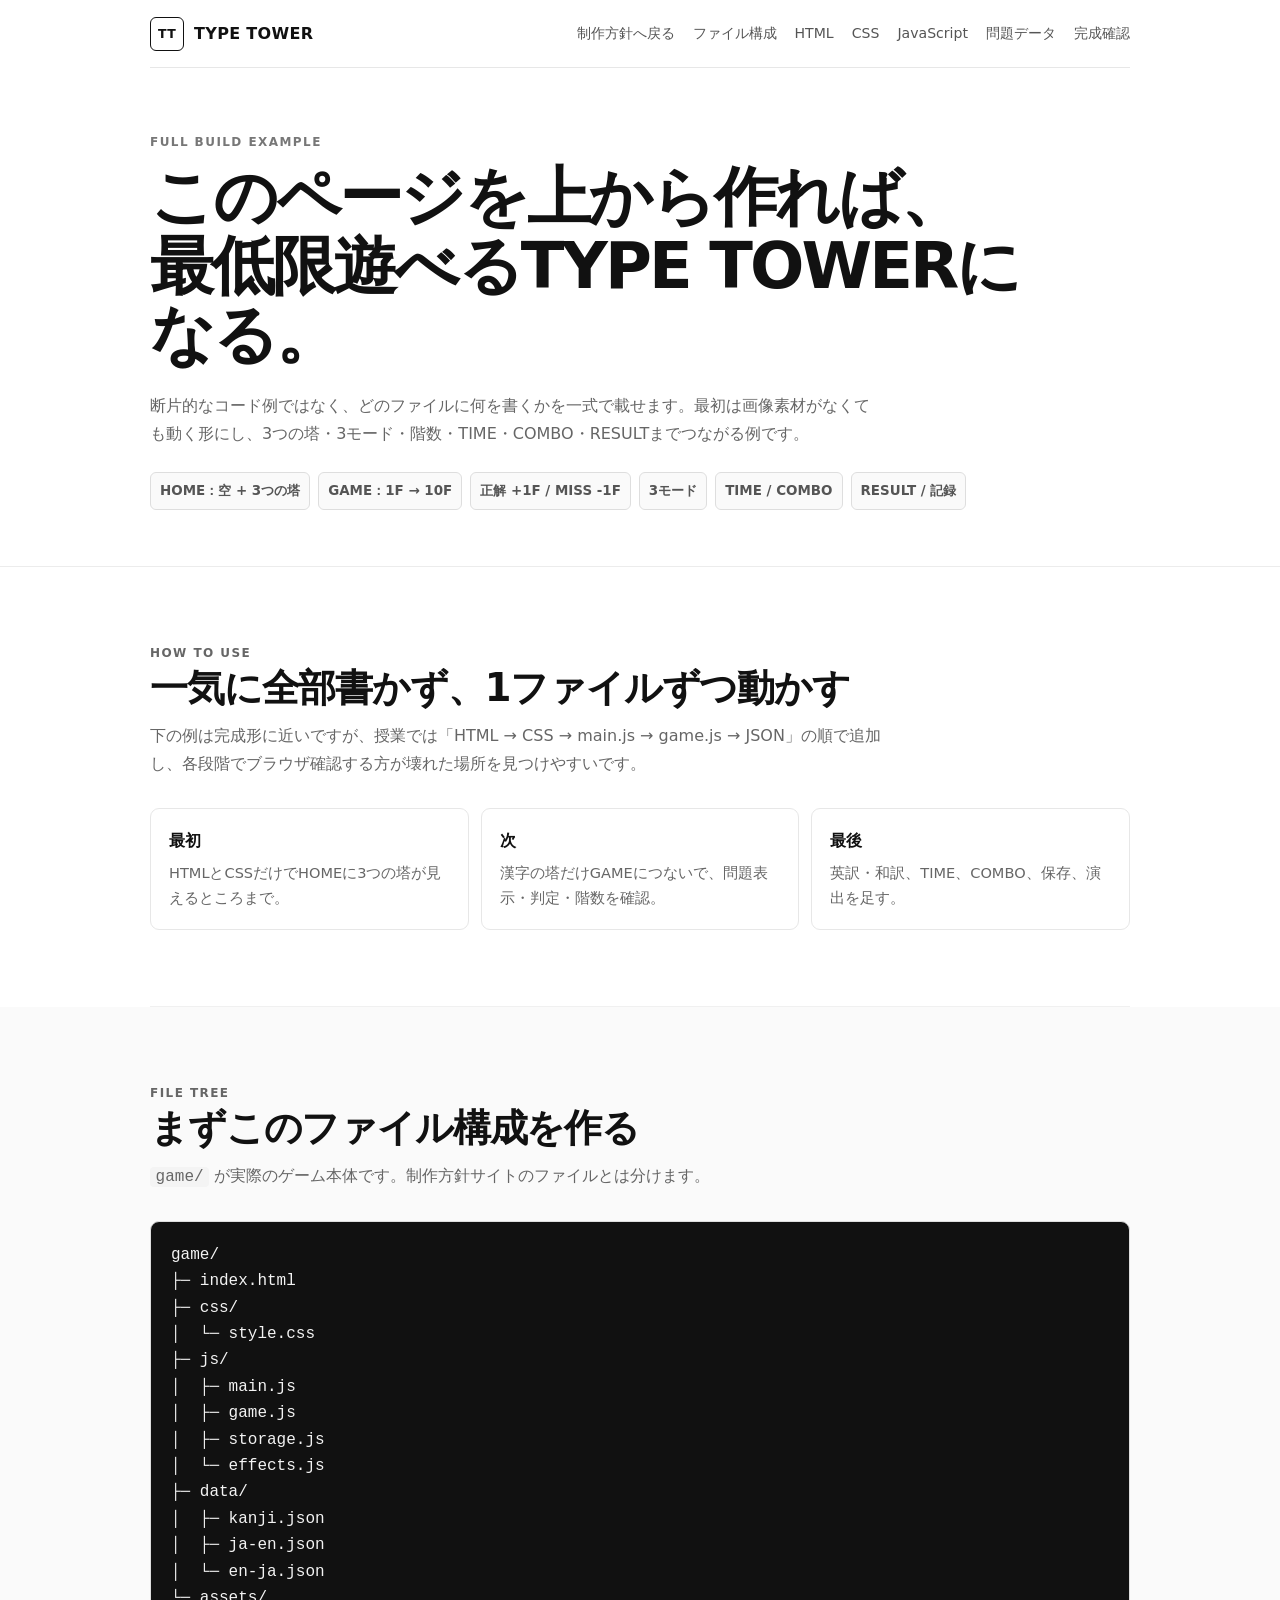
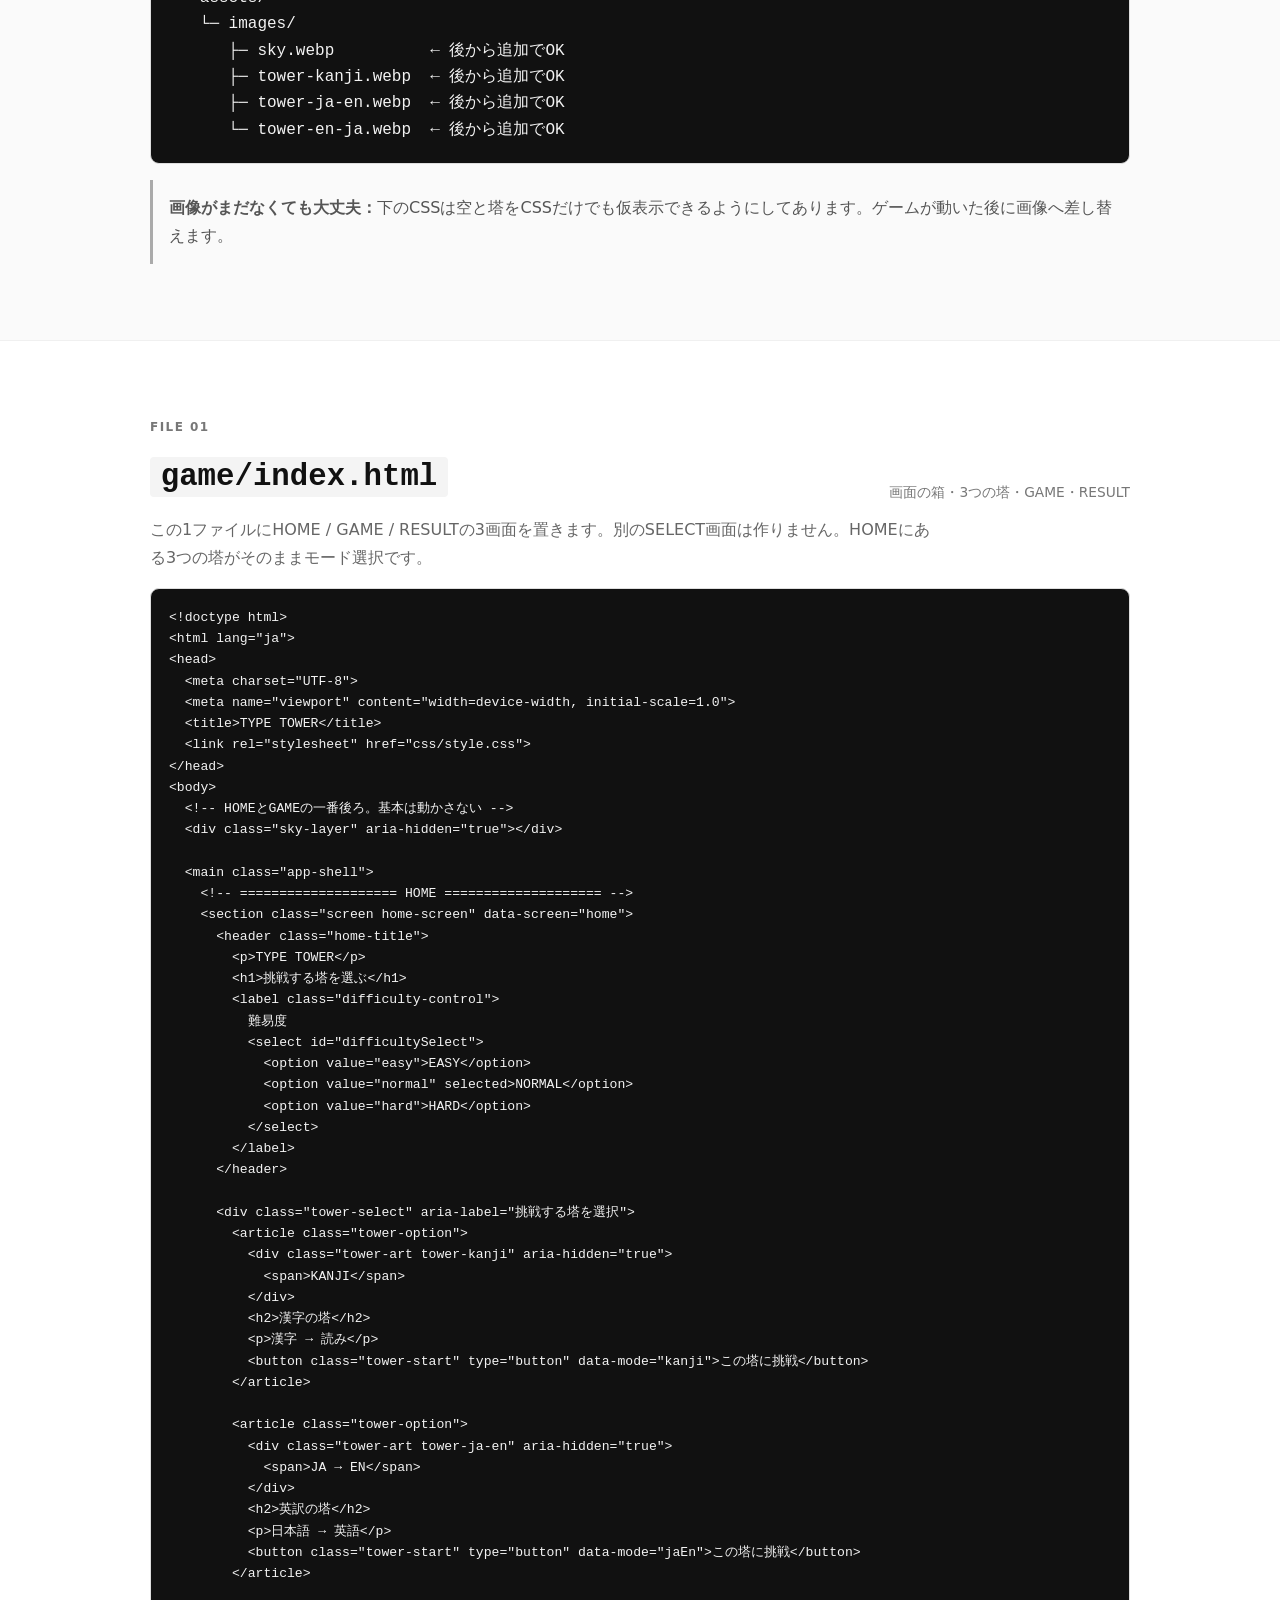
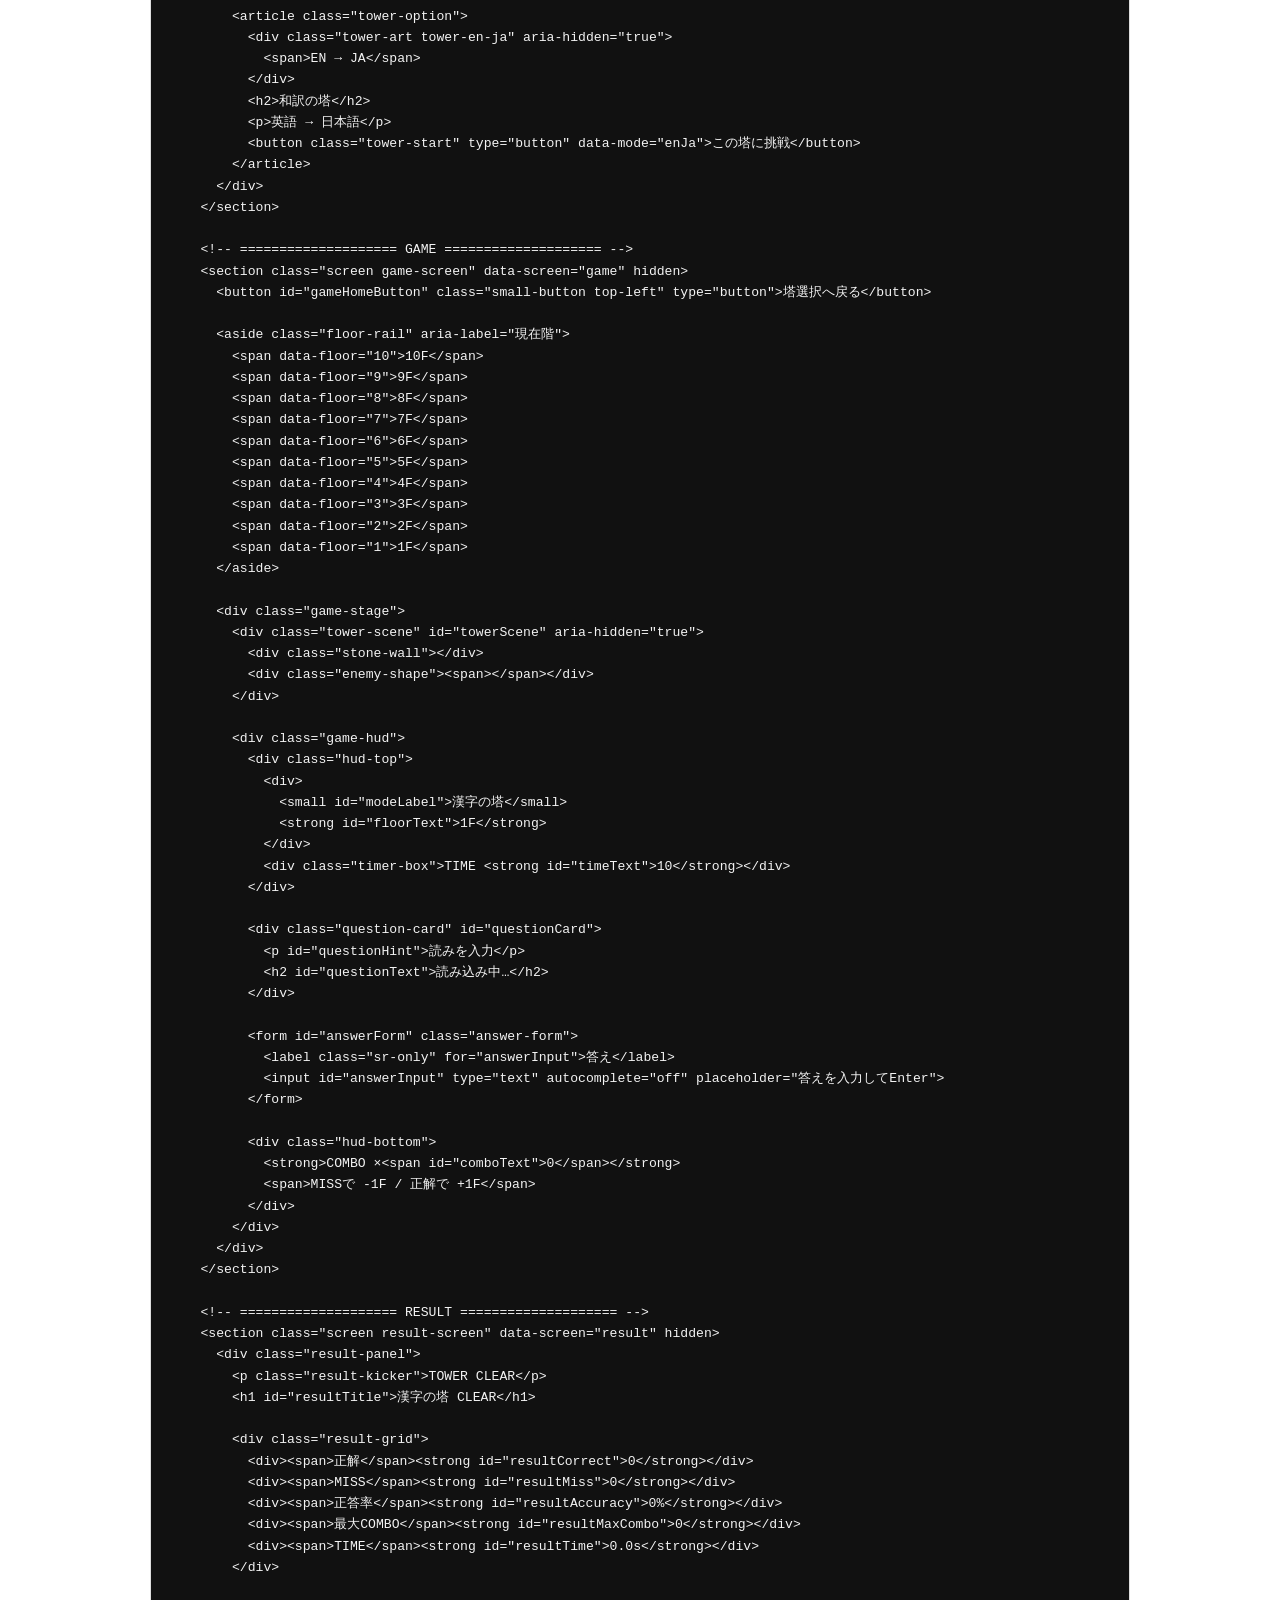
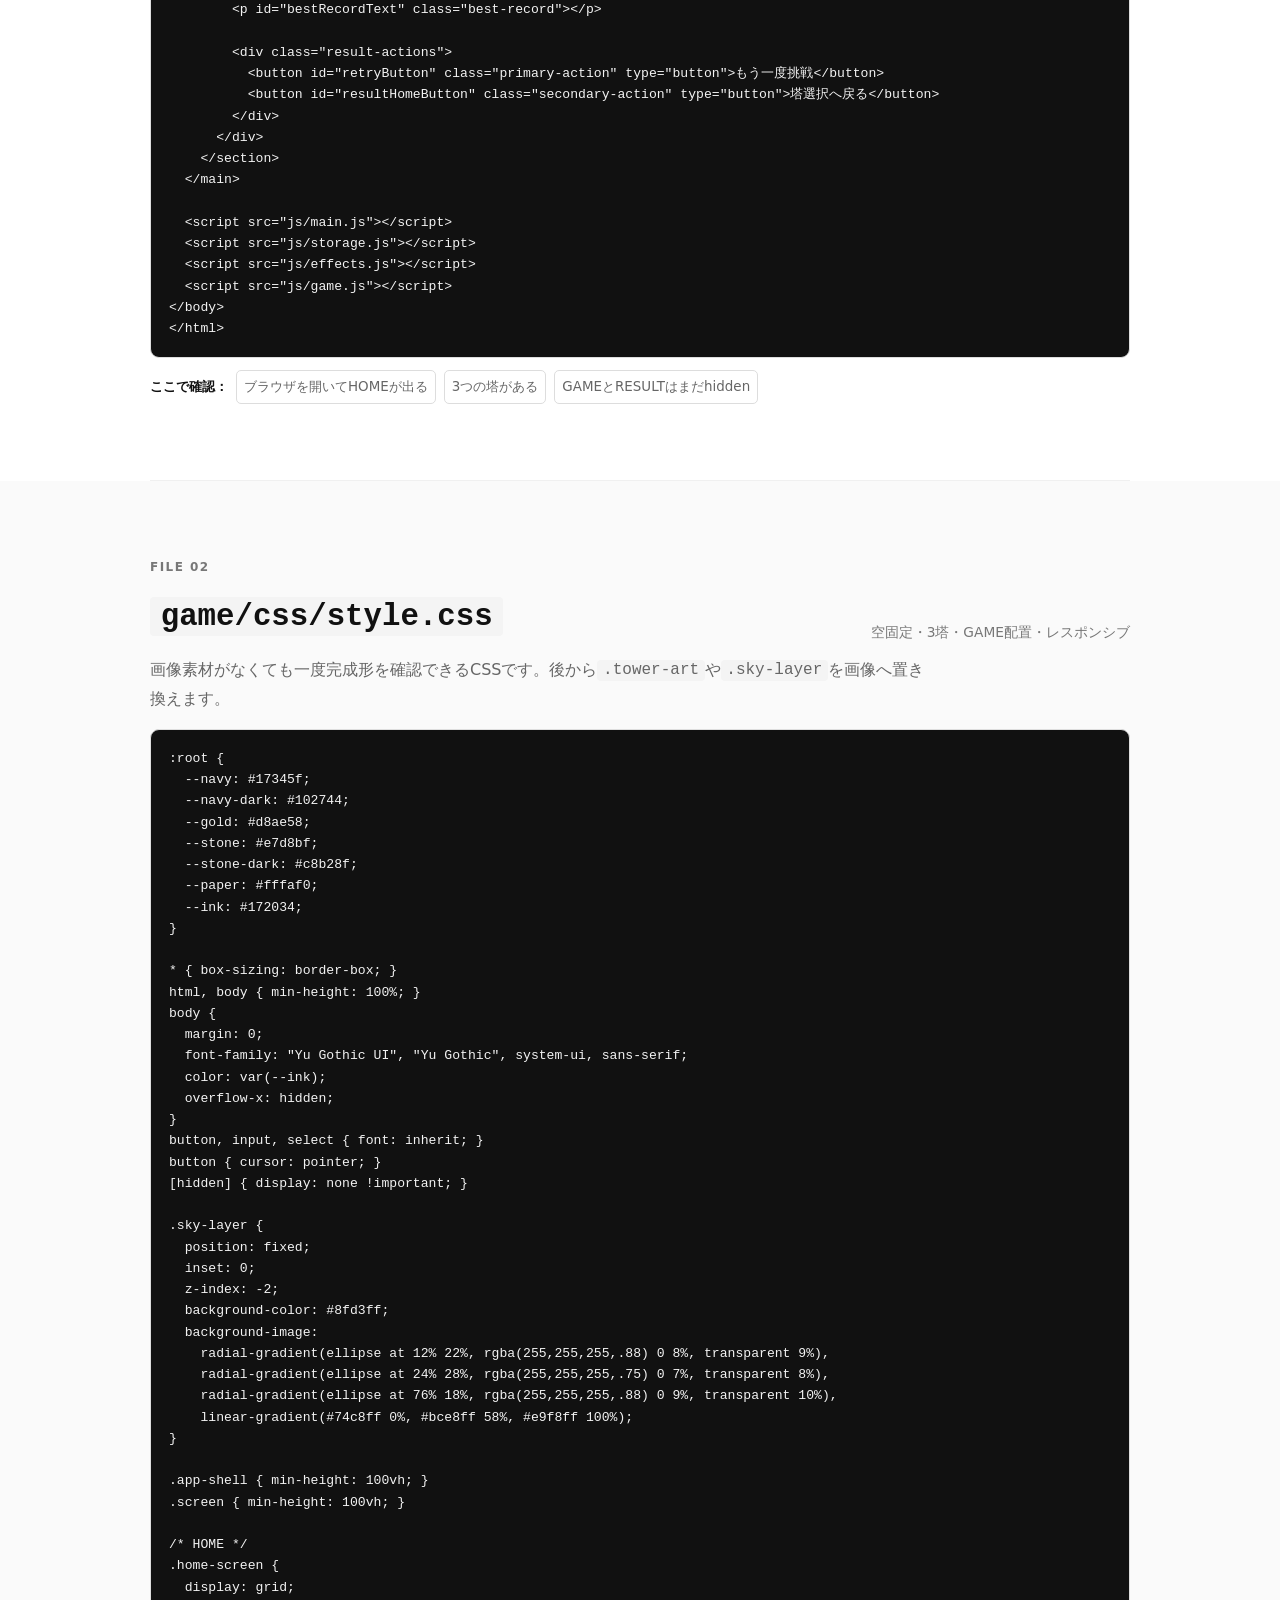
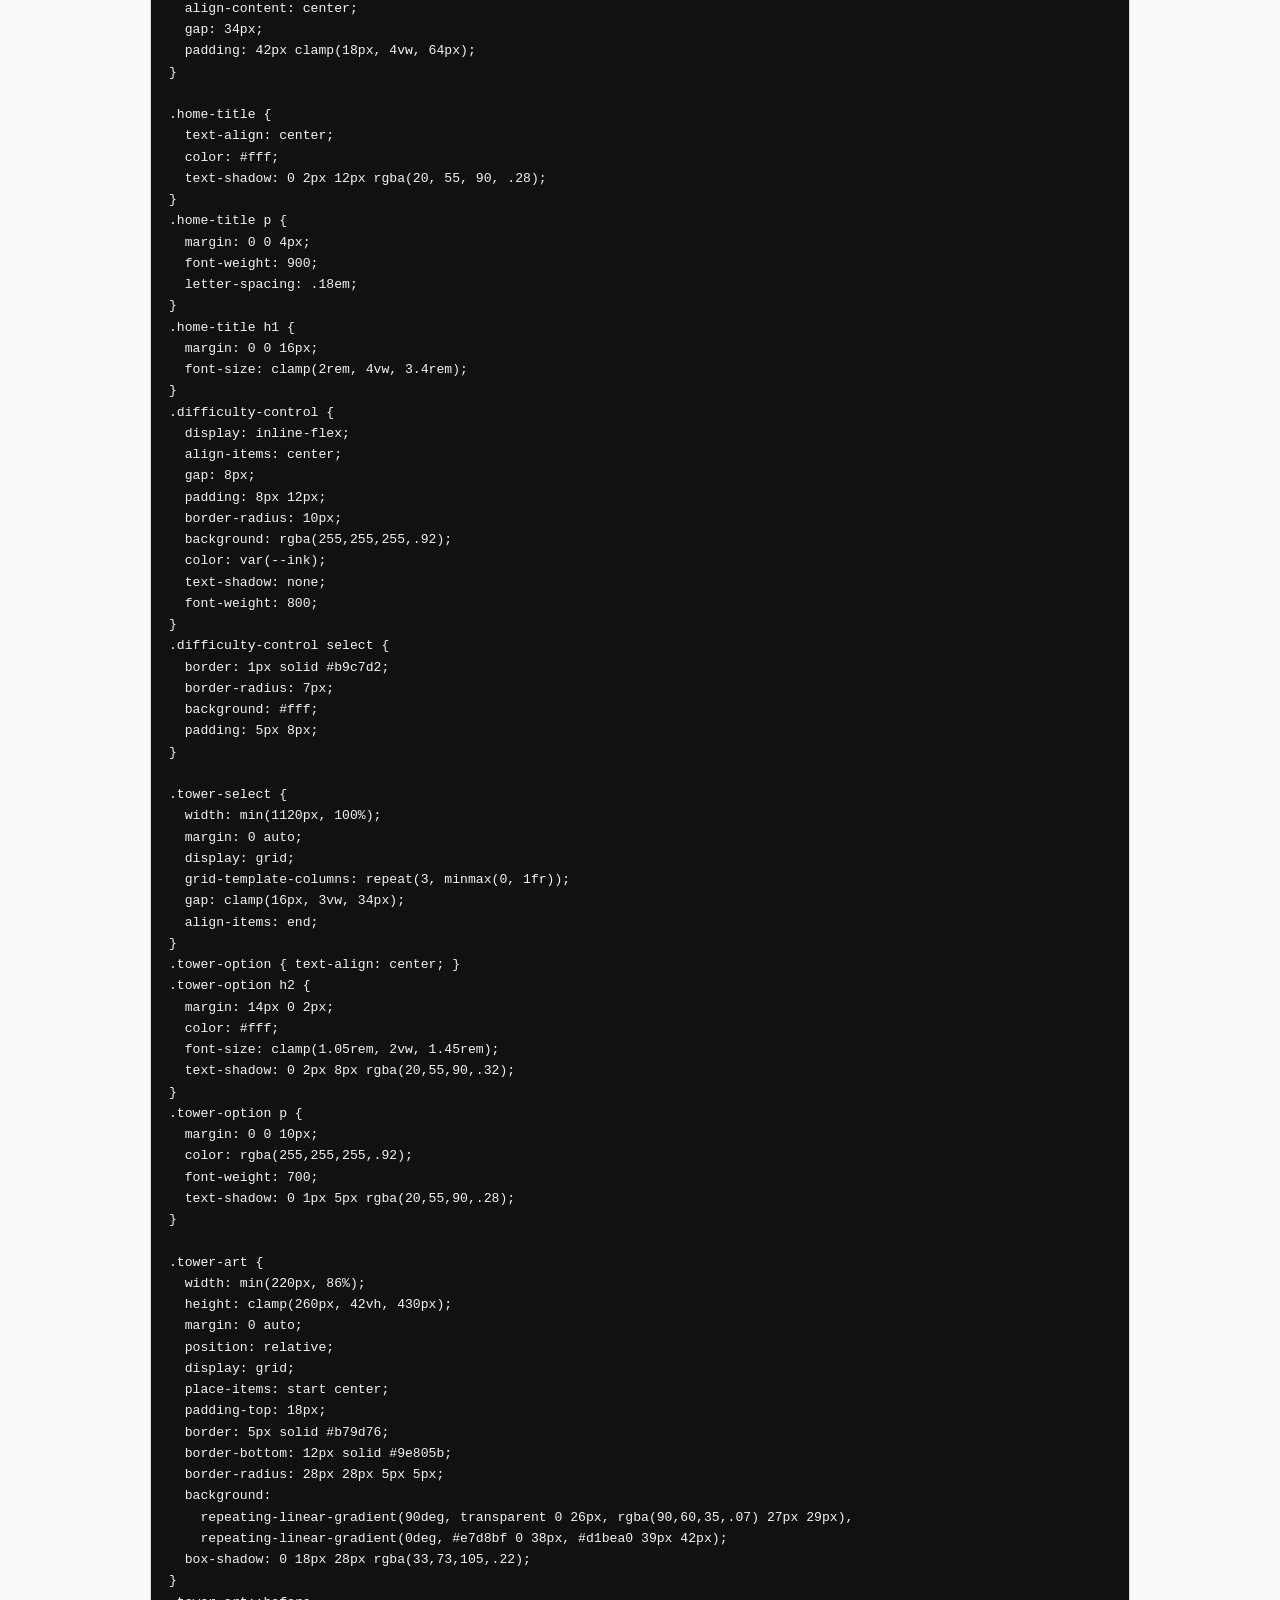
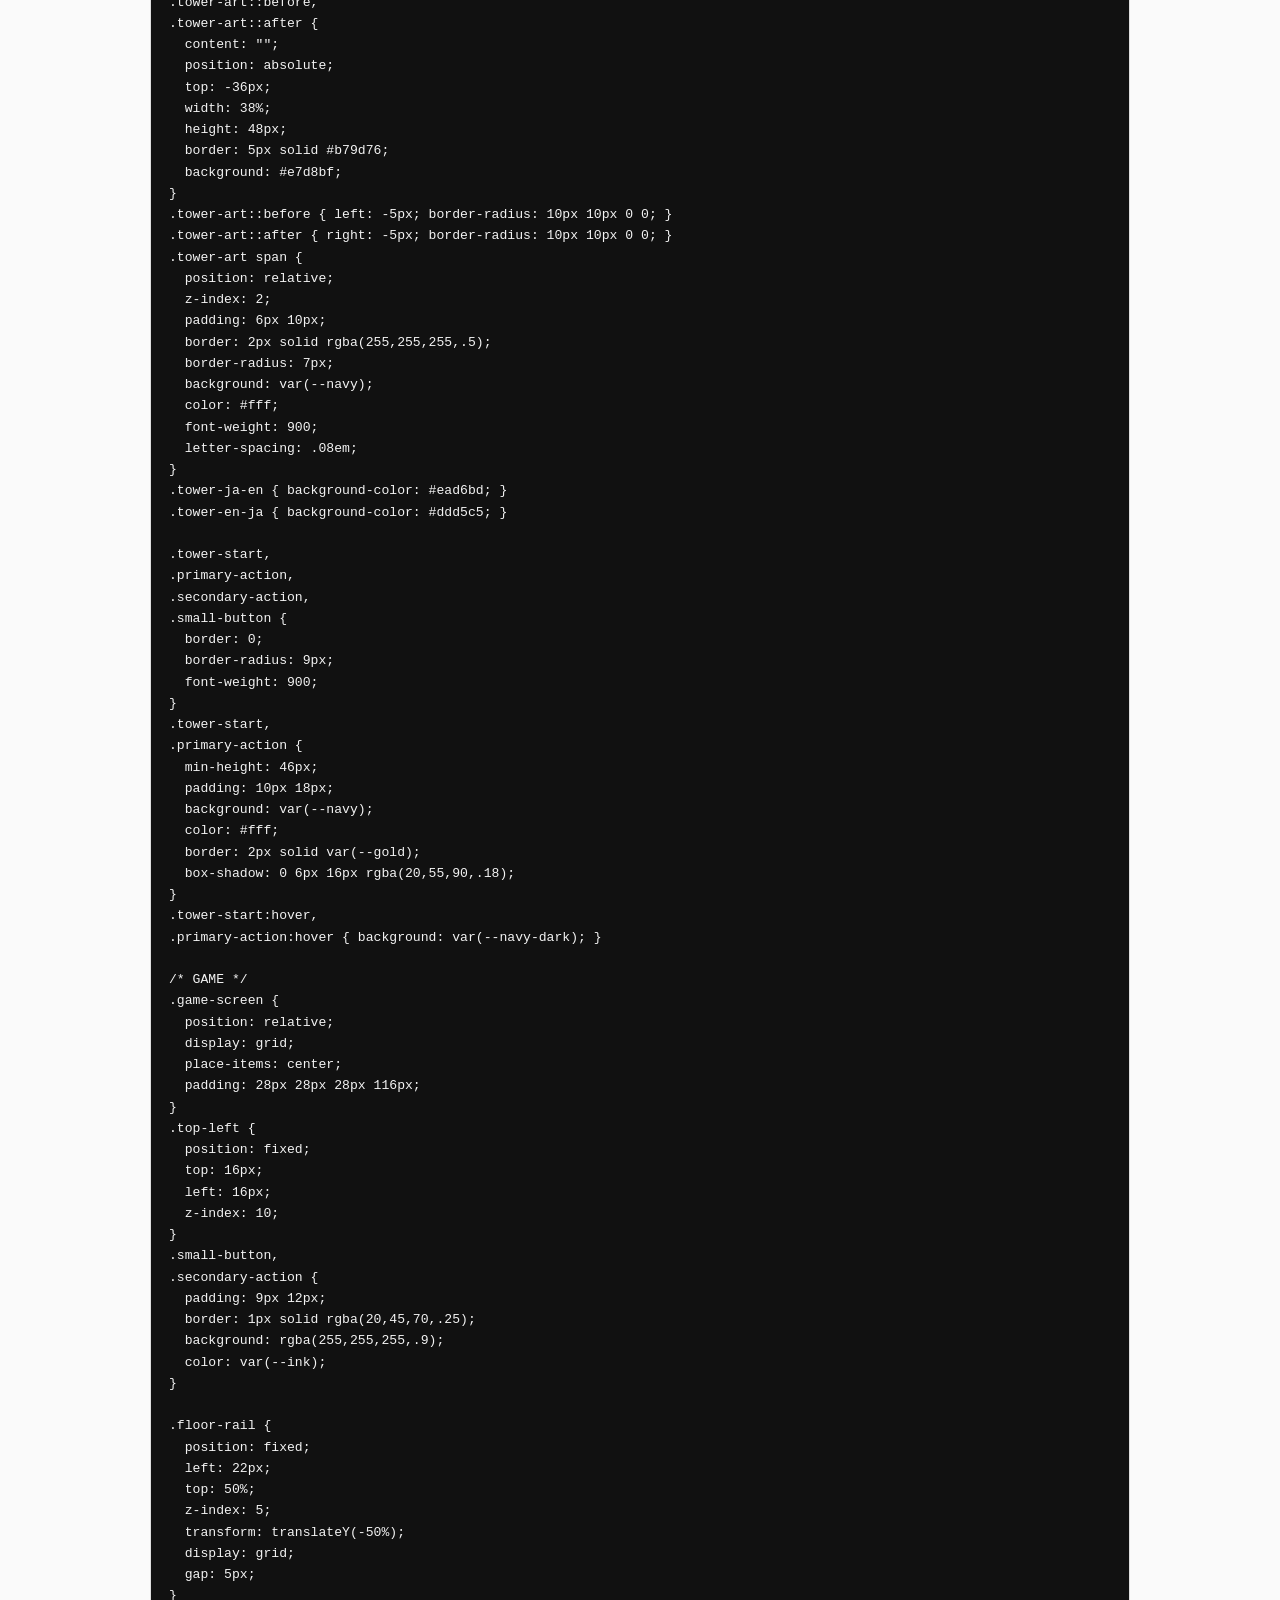
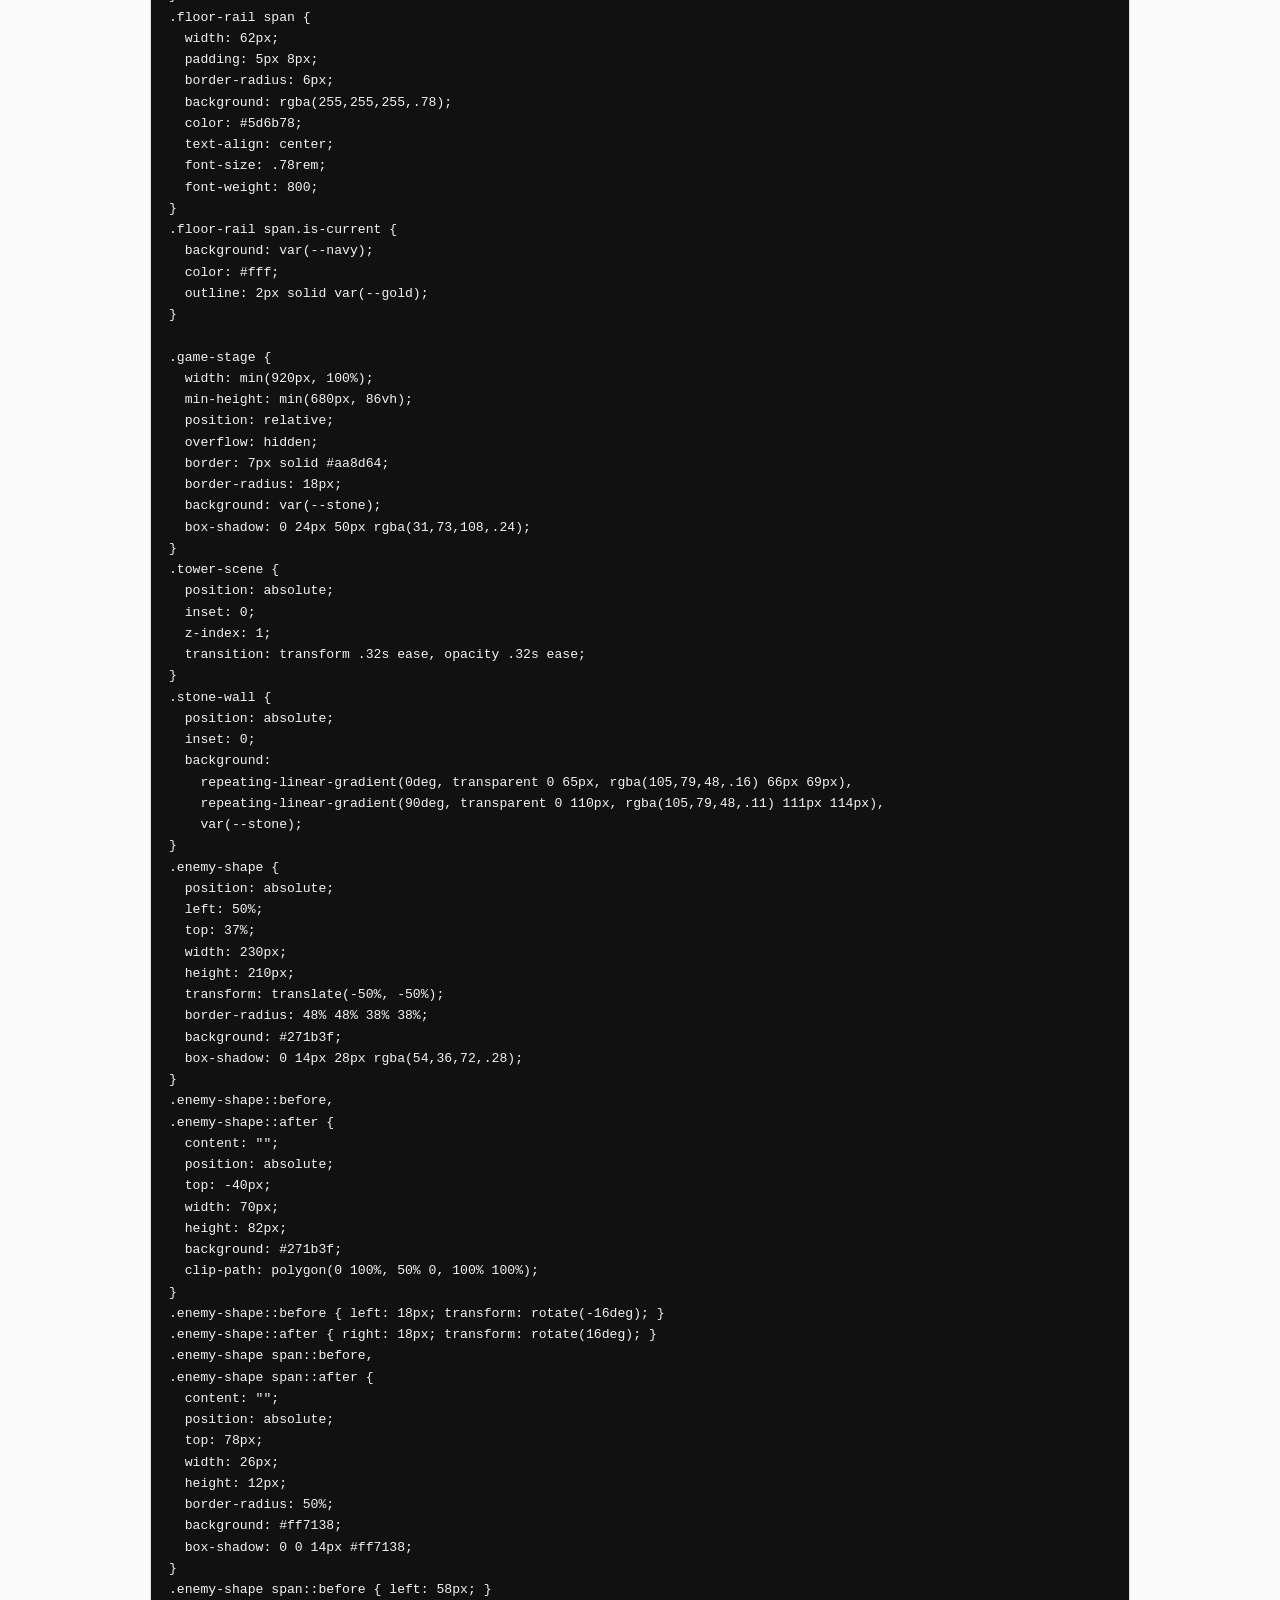
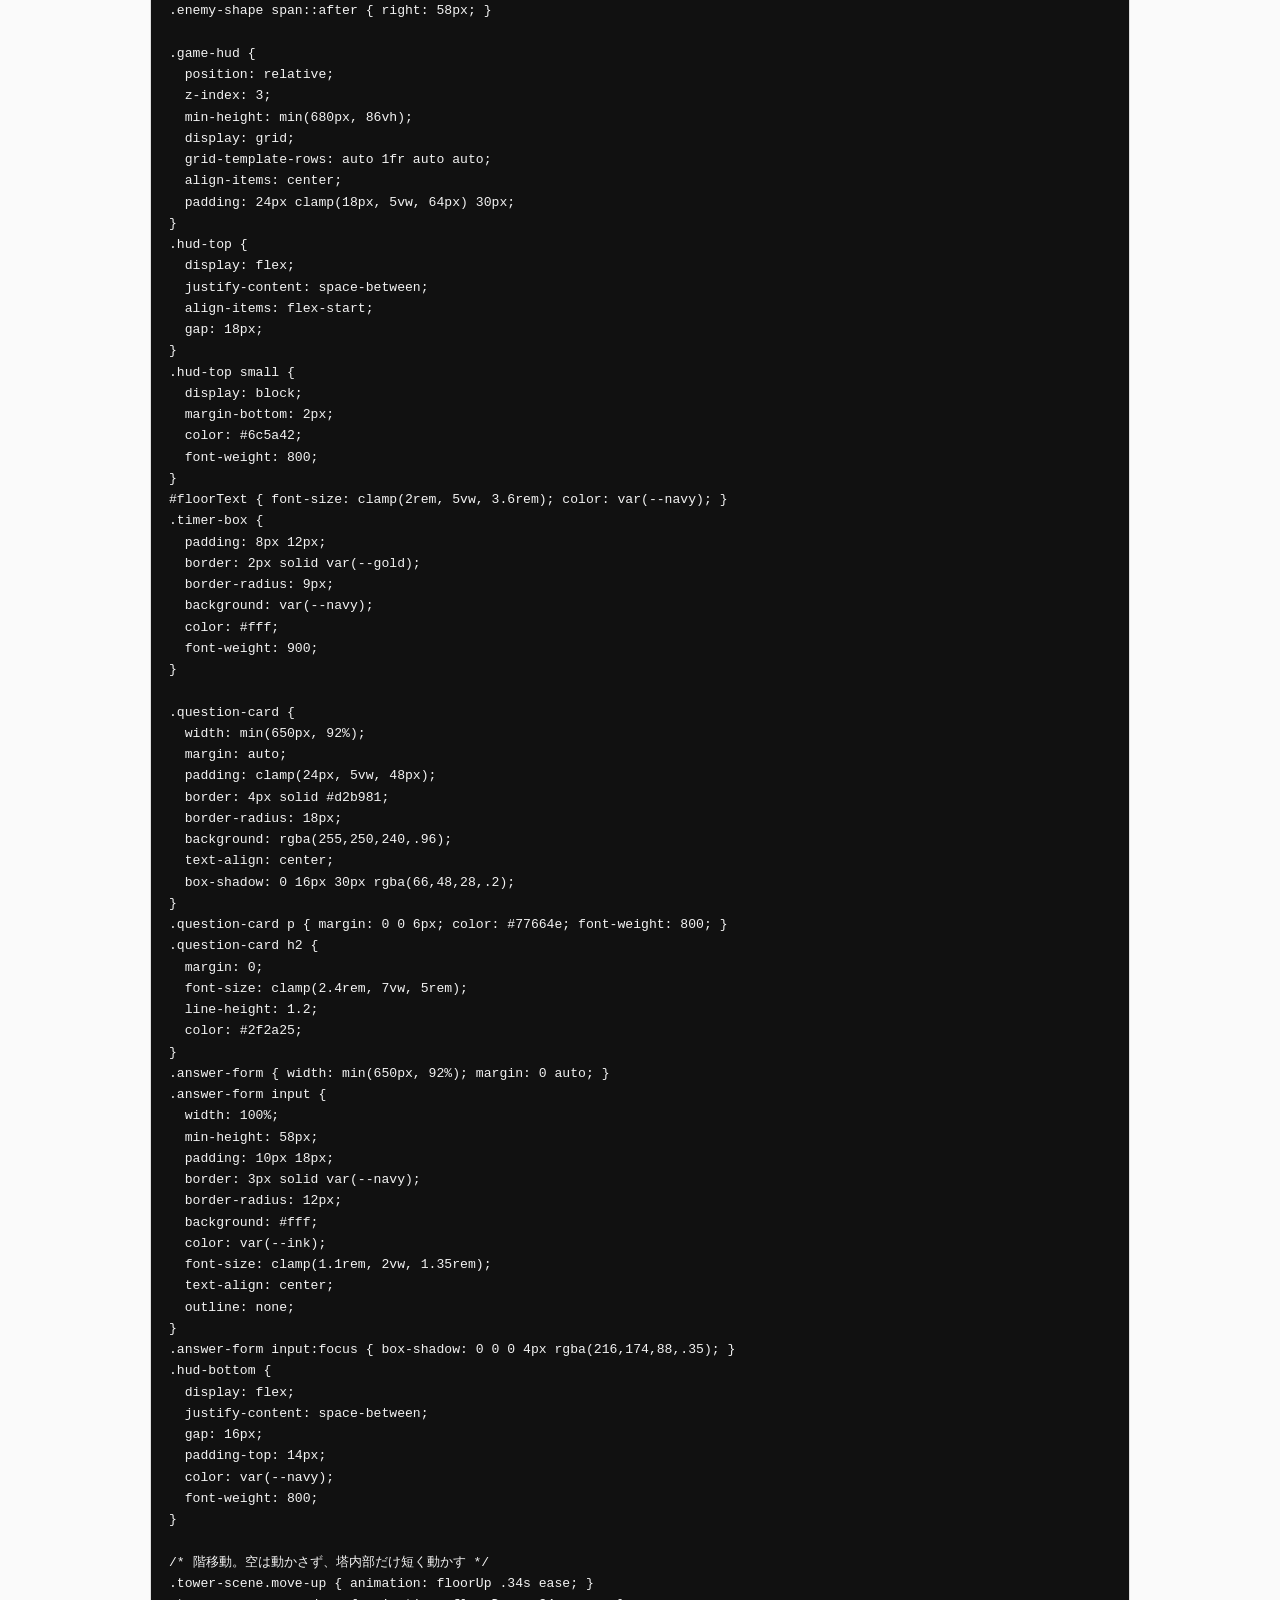
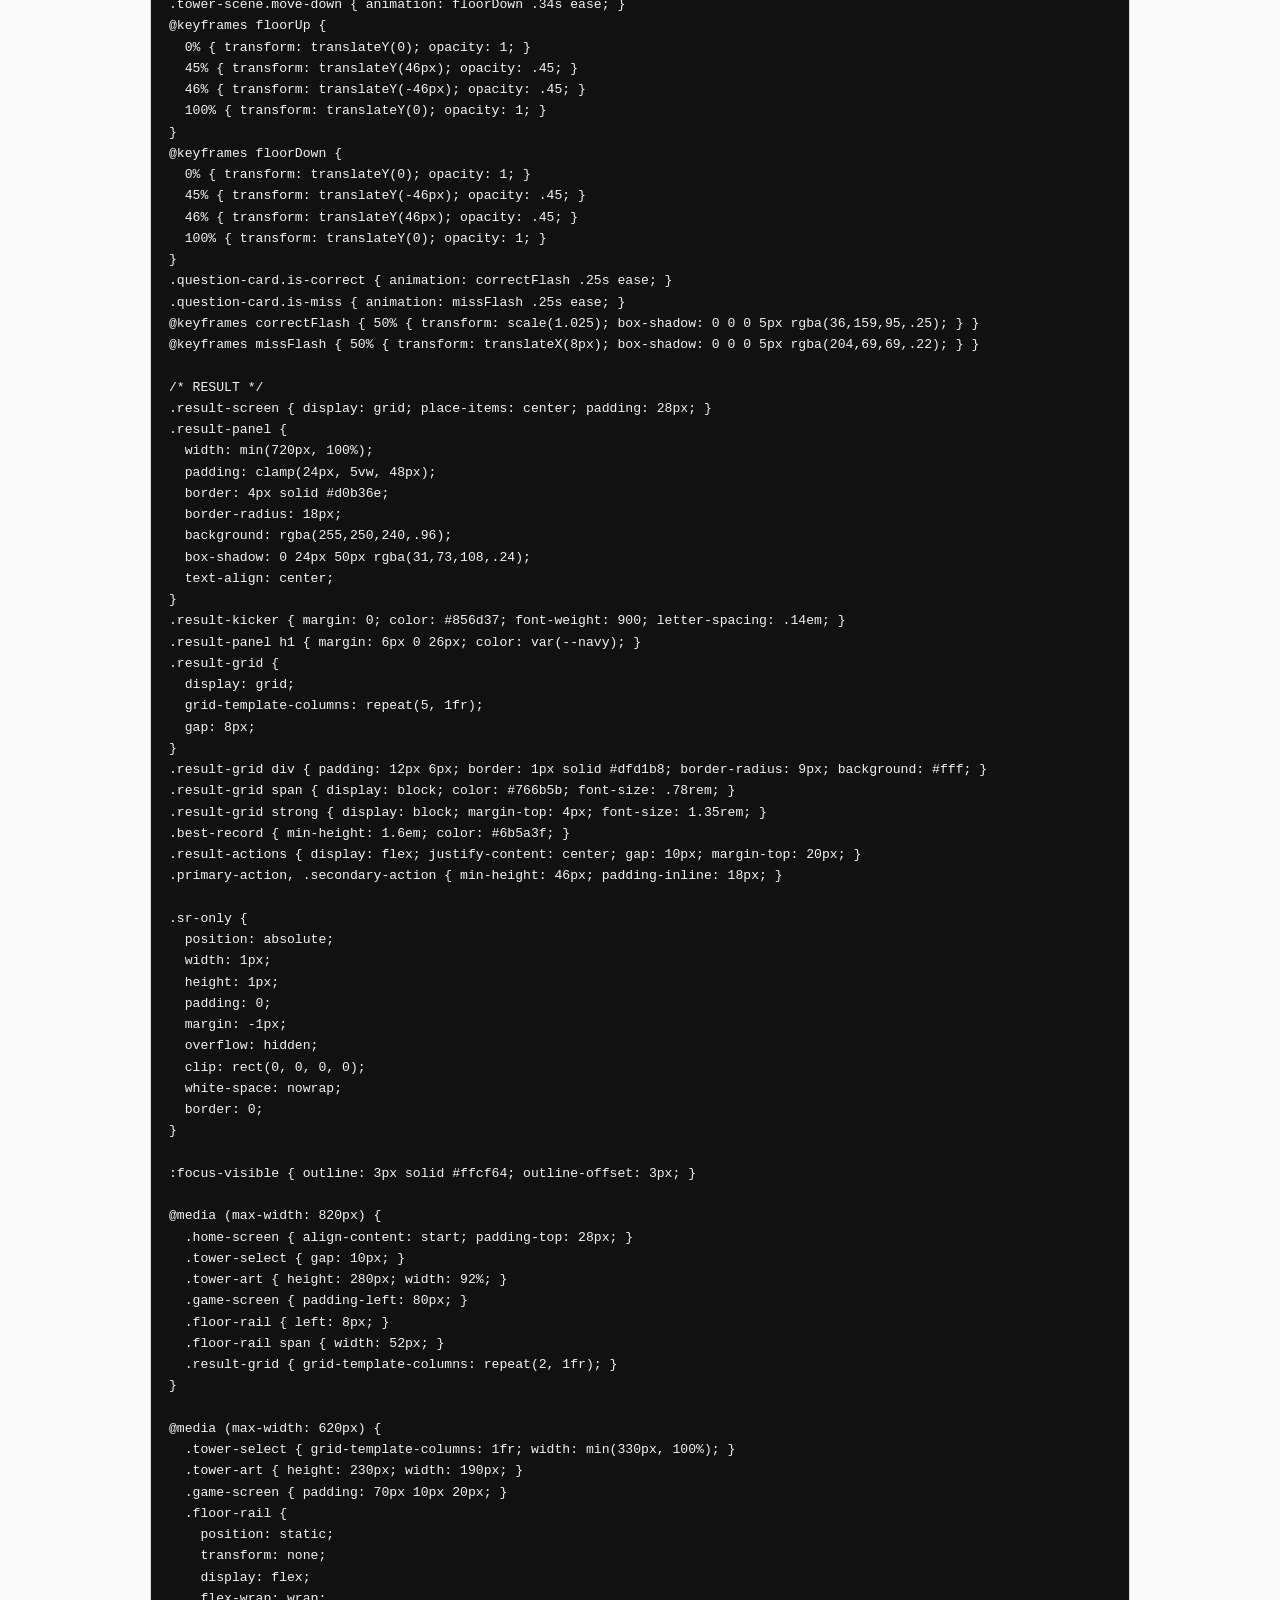
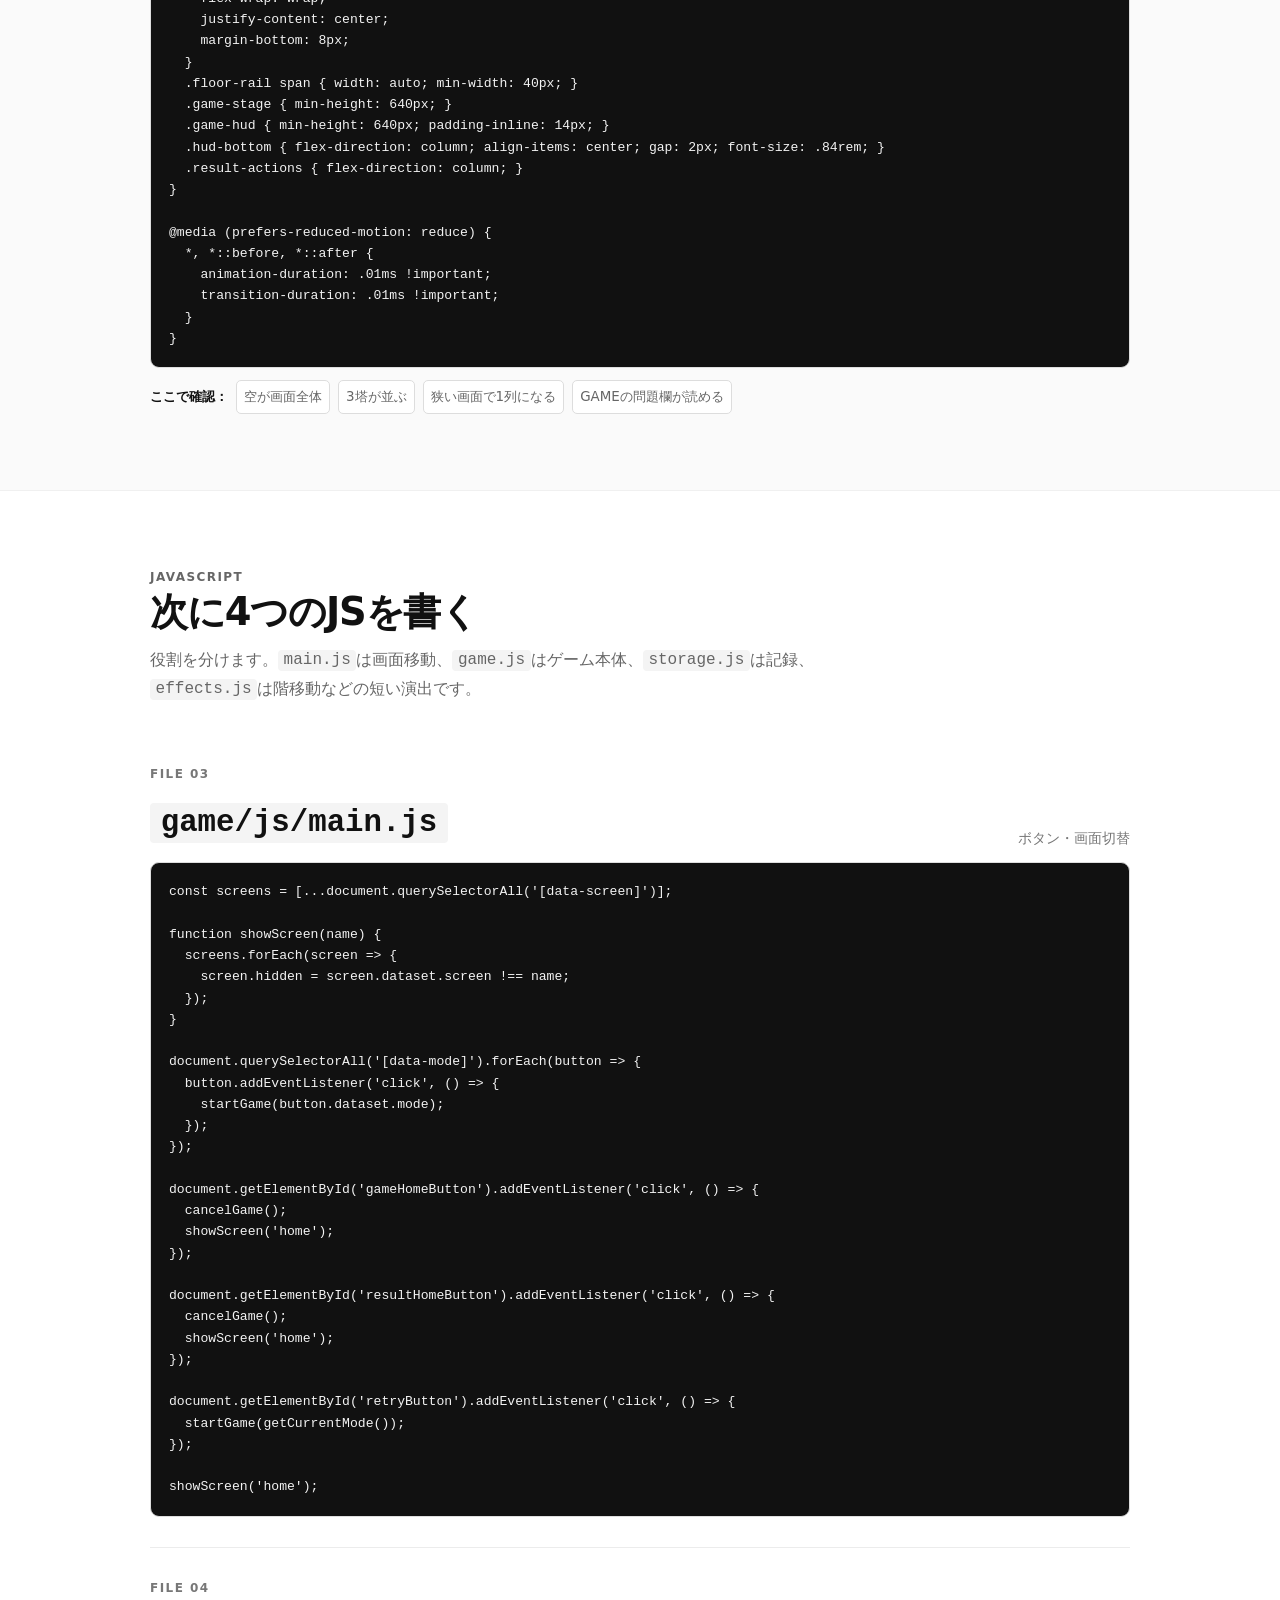
==== build-example-files.html @ 44df6488 "Preserve full-file build example reference" ====
<!doctype html>
<html lang="ja">
<head>
  <meta charset="utf-8" />
  <meta name="viewport" content="width=device-width, initial-scale=1" />
  <meta name="theme-color" content="#ffffff" />
  <title>TYPE TOWER | ほぼ完成する作成例</title>
  <link rel="stylesheet" href="styles.css" />
  <link rel="stylesheet" href="build-example.css" />
</head>
<body>
  <header class="example-header" id="top">
    <nav class="nav wrap" aria-label="作成例ナビゲーション">
      <a class="brand" href="index.html"><span class="brand-mark">TT</span><span>TYPE TOWER</span></a>
      <div class="nav-links">
        <a href="index.html">制作方針へ戻る</a>
        <a href="#files">ファイル構成</a>
        <a href="#html">HTML</a>
        <a href="#css">CSS</a>
        <a href="#javascript">JavaScript</a>
        <a href="#data">問題データ</a>
        <a href="#check">完成確認</a>
      </div>
    </nav>

    <div class="wrap example-hero">
      <p class="eyebrow">FULL BUILD EXAMPLE</p>
      <h1>このページを上から作れば、<br><span>最低限遊べるTYPE TOWERになる。</span></h1>
      <p class="lead">断片的なコード例ではなく、どのファイルに何を書くかを一式で載せます。最初は画像素材がなくても動く形にし、3つの塔・3モード・階数・TIME・COMBO・RESULTまでつながる例です。</p>
      <div class="example-summary">
        <span>HOME：空 + 3つの塔</span>
        <span>GAME：1F → 10F</span>
        <span>正解 +1F / MISS -1F</span>
        <span>3モード</span>
        <span>TIME / COMBO</span>
        <span>RESULT / 記録</span>
      </div>
    </div>
  </header>

  <main>
    <section class="section wrap" id="how-to-use">
      <div class="section-head">
        <p class="eyebrow">HOW TO USE</p>
        <h2>一気に全部書かず、1ファイルずつ動かす</h2>
        <p>下の例は完成形に近いですが、授業では「HTML → CSS → main.js → game.js → JSON」の順で追加し、各段階でブラウザ確認する方が壊れた場所を見つけやすいです。</p>
      </div>
      <div class="example-rule-grid">
        <article><b>最初</b><p>HTMLとCSSだけでHOMEに3つの塔が見えるところまで。</p></article>
        <article><b>次</b><p>漢字の塔だけGAMEにつないで、問題表示・判定・階数を確認。</p></article>
        <article><b>最後</b><p>英訳・和訳、TIME、COMBO、保存、演出を足す。</p></article>
      </div>
    </section>

    <section class="section section-soft" id="files">
      <div class="wrap">
        <div class="section-head">
          <p class="eyebrow">FILE TREE</p>
          <h2>まずこのファイル構成を作る</h2>
          <p><code>game/</code> が実際のゲーム本体です。制作方針サイトのファイルとは分けます。</p>
        </div>
        <pre class="tree-block"><code>game/
├─ index.html
├─ css/
│  └─ style.css
├─ js/
│  ├─ main.js
│  ├─ game.js
│  ├─ storage.js
│  └─ effects.js
├─ data/
│  ├─ kanji.json
│  ├─ ja-en.json
│  └─ en-ja.json
└─ assets/
   └─ images/
      ├─ sky.webp          ← 後から追加でOK
      ├─ tower-kanji.webp  ← 後から追加でOK
      ├─ tower-ja-en.webp  ← 後から追加でOK
      └─ tower-en-ja.webp  ← 後から追加でOK</code></pre>
        <div class="example-note"><b>画像がまだなくても大丈夫：</b>下のCSSは空と塔をCSSだけでも仮表示できるようにしてあります。ゲームが動いた後に画像へ差し替えます。</div>
      </div>
    </section>

    <section class="section wrap example-file" id="html">
      <div class="file-heading">
        <div><p class="eyebrow">FILE 01</p><h2><code>game/index.html</code></h2></div>
        <span>画面の箱・3つの塔・GAME・RESULT</span>
      </div>
      <p class="file-purpose">この1ファイルにHOME / GAME / RESULTの3画面を置きます。別のSELECT画面は作りません。HOMEにある3つの塔がそのままモード選択です。</p>
      <pre class="code-block"><code>&lt;!doctype html&gt;
&lt;html lang="ja"&gt;
&lt;head&gt;
  &lt;meta charset="UTF-8"&gt;
  &lt;meta name="viewport" content="width=device-width, initial-scale=1.0"&gt;
  &lt;title&gt;TYPE TOWER&lt;/title&gt;
  &lt;link rel="stylesheet" href="css/style.css"&gt;
&lt;/head&gt;
&lt;body&gt;
  &lt;!-- HOMEとGAMEの一番後ろ。基本は動かさない --&gt;
  &lt;div class="sky-layer" aria-hidden="true"&gt;&lt;/div&gt;

  &lt;main class="app-shell"&gt;
    &lt;!-- ==================== HOME ==================== --&gt;
    &lt;section class="screen home-screen" data-screen="home"&gt;
      &lt;header class="home-title"&gt;
        &lt;p&gt;TYPE TOWER&lt;/p&gt;
        &lt;h1&gt;挑戦する塔を選ぶ&lt;/h1&gt;
        &lt;label class="difficulty-control"&gt;
          難易度
          &lt;select id="difficultySelect"&gt;
            &lt;option value="easy"&gt;EASY&lt;/option&gt;
            &lt;option value="normal" selected&gt;NORMAL&lt;/option&gt;
            &lt;option value="hard"&gt;HARD&lt;/option&gt;
          &lt;/select&gt;
        &lt;/label&gt;
      &lt;/header&gt;

      &lt;div class="tower-select" aria-label="挑戦する塔を選択"&gt;
        &lt;article class="tower-option"&gt;
          &lt;div class="tower-art tower-kanji" aria-hidden="true"&gt;
            &lt;span&gt;KANJI&lt;/span&gt;
          &lt;/div&gt;
          &lt;h2&gt;漢字の塔&lt;/h2&gt;
          &lt;p&gt;漢字 → 読み&lt;/p&gt;
          &lt;button class="tower-start" type="button" data-mode="kanji"&gt;この塔に挑戦&lt;/button&gt;
        &lt;/article&gt;

        &lt;article class="tower-option"&gt;
          &lt;div class="tower-art tower-ja-en" aria-hidden="true"&gt;
            &lt;span&gt;JA → EN&lt;/span&gt;
          &lt;/div&gt;
          &lt;h2&gt;英訳の塔&lt;/h2&gt;
          &lt;p&gt;日本語 → 英語&lt;/p&gt;
          &lt;button class="tower-start" type="button" data-mode="jaEn"&gt;この塔に挑戦&lt;/button&gt;
        &lt;/article&gt;

        &lt;article class="tower-option"&gt;
          &lt;div class="tower-art tower-en-ja" aria-hidden="true"&gt;
            &lt;span&gt;EN → JA&lt;/span&gt;
          &lt;/div&gt;
          &lt;h2&gt;和訳の塔&lt;/h2&gt;
          &lt;p&gt;英語 → 日本語&lt;/p&gt;
          &lt;button class="tower-start" type="button" data-mode="enJa"&gt;この塔に挑戦&lt;/button&gt;
        &lt;/article&gt;
      &lt;/div&gt;
    &lt;/section&gt;

    &lt;!-- ==================== GAME ==================== --&gt;
    &lt;section class="screen game-screen" data-screen="game" hidden&gt;
      &lt;button id="gameHomeButton" class="small-button top-left" type="button"&gt;塔選択へ戻る&lt;/button&gt;

      &lt;aside class="floor-rail" aria-label="現在階"&gt;
        &lt;span data-floor="10"&gt;10F&lt;/span&gt;
        &lt;span data-floor="9"&gt;9F&lt;/span&gt;
        &lt;span data-floor="8"&gt;8F&lt;/span&gt;
        &lt;span data-floor="7"&gt;7F&lt;/span&gt;
        &lt;span data-floor="6"&gt;6F&lt;/span&gt;
        &lt;span data-floor="5"&gt;5F&lt;/span&gt;
        &lt;span data-floor="4"&gt;4F&lt;/span&gt;
        &lt;span data-floor="3"&gt;3F&lt;/span&gt;
        &lt;span data-floor="2"&gt;2F&lt;/span&gt;
        &lt;span data-floor="1"&gt;1F&lt;/span&gt;
      &lt;/aside&gt;

      &lt;div class="game-stage"&gt;
        &lt;div class="tower-scene" id="towerScene" aria-hidden="true"&gt;
          &lt;div class="stone-wall"&gt;&lt;/div&gt;
          &lt;div class="enemy-shape"&gt;&lt;span&gt;&lt;/span&gt;&lt;/div&gt;
        &lt;/div&gt;

        &lt;div class="game-hud"&gt;
          &lt;div class="hud-top"&gt;
            &lt;div&gt;
              &lt;small id="modeLabel"&gt;漢字の塔&lt;/small&gt;
              &lt;strong id="floorText"&gt;1F&lt;/strong&gt;
            &lt;/div&gt;
            &lt;div class="timer-box"&gt;TIME &lt;strong id="timeText"&gt;10&lt;/strong&gt;&lt;/div&gt;
          &lt;/div&gt;

          &lt;div class="question-card" id="questionCard"&gt;
            &lt;p id="questionHint"&gt;読みを入力&lt;/p&gt;
            &lt;h2 id="questionText"&gt;読み込み中…&lt;/h2&gt;
          &lt;/div&gt;

          &lt;form id="answerForm" class="answer-form"&gt;
            &lt;label class="sr-only" for="answerInput"&gt;答え&lt;/label&gt;
            &lt;input id="answerInput" type="text" autocomplete="off" placeholder="答えを入力してEnter"&gt;
          &lt;/form&gt;

          &lt;div class="hud-bottom"&gt;
            &lt;strong&gt;COMBO ×&lt;span id="comboText"&gt;0&lt;/span&gt;&lt;/strong&gt;
            &lt;span&gt;MISSで -1F / 正解で +1F&lt;/span&gt;
          &lt;/div&gt;
        &lt;/div&gt;
      &lt;/div&gt;
    &lt;/section&gt;

    &lt;!-- ==================== RESULT ==================== --&gt;
    &lt;section class="screen result-screen" data-screen="result" hidden&gt;
      &lt;div class="result-panel"&gt;
        &lt;p class="result-kicker"&gt;TOWER CLEAR&lt;/p&gt;
        &lt;h1 id="resultTitle"&gt;漢字の塔 CLEAR&lt;/h1&gt;

        &lt;div class="result-grid"&gt;
          &lt;div&gt;&lt;span&gt;正解&lt;/span&gt;&lt;strong id="resultCorrect"&gt;0&lt;/strong&gt;&lt;/div&gt;
          &lt;div&gt;&lt;span&gt;MISS&lt;/span&gt;&lt;strong id="resultMiss"&gt;0&lt;/strong&gt;&lt;/div&gt;
          &lt;div&gt;&lt;span&gt;正答率&lt;/span&gt;&lt;strong id="resultAccuracy"&gt;0%&lt;/strong&gt;&lt;/div&gt;
          &lt;div&gt;&lt;span&gt;最大COMBO&lt;/span&gt;&lt;strong id="resultMaxCombo"&gt;0&lt;/strong&gt;&lt;/div&gt;
          &lt;div&gt;&lt;span&gt;TIME&lt;/span&gt;&lt;strong id="resultTime"&gt;0.0s&lt;/strong&gt;&lt;/div&gt;
        &lt;/div&gt;

        &lt;p id="bestRecordText" class="best-record"&gt;&lt;/p&gt;

        &lt;div class="result-actions"&gt;
          &lt;button id="retryButton" class="primary-action" type="button"&gt;もう一度挑戦&lt;/button&gt;
          &lt;button id="resultHomeButton" class="secondary-action" type="button"&gt;塔選択へ戻る&lt;/button&gt;
        &lt;/div&gt;
      &lt;/div&gt;
    &lt;/section&gt;
  &lt;/main&gt;

  &lt;script src="js/main.js"&gt;&lt;/script&gt;
  &lt;script src="js/storage.js"&gt;&lt;/script&gt;
  &lt;script src="js/effects.js"&gt;&lt;/script&gt;
  &lt;script src="js/game.js"&gt;&lt;/script&gt;
&lt;/body&gt;
&lt;/html&gt;</code></pre>
      <div class="code-points"><b>ここで確認：</b><span>ブラウザを開いてHOMEが出る</span><span>3つの塔がある</span><span>GAMEとRESULTはまだhidden</span></div>
    </section>

    <section class="section section-soft example-file" id="css">
      <div class="wrap">
        <div class="file-heading">
          <div><p class="eyebrow">FILE 02</p><h2><code>game/css/style.css</code></h2></div>
          <span>空固定・3塔・GAME配置・レスポンシブ</span>
        </div>
        <p class="file-purpose">画像素材がなくても一度完成形を確認できるCSSです。後から<code>.tower-art</code>や<code>.sky-layer</code>を画像へ置き換えます。</p>
        <pre class="code-block"><code>:root {
  --navy: #17345f;
  --navy-dark: #102744;
  --gold: #d8ae58;
  --stone: #e7d8bf;
  --stone-dark: #c8b28f;
  --paper: #fffaf0;
  --ink: #172034;
}

* { box-sizing: border-box; }
html, body { min-height: 100%; }
body {
  margin: 0;
  font-family: "Yu Gothic UI", "Yu Gothic", system-ui, sans-serif;
  color: var(--ink);
  overflow-x: hidden;
}
button, input, select { font: inherit; }
button { cursor: pointer; }
[hidden] { display: none !important; }

.sky-layer {
  position: fixed;
  inset: 0;
  z-index: -2;
  background-color: #8fd3ff;
  background-image:
    radial-gradient(ellipse at 12% 22%, rgba(255,255,255,.88) 0 8%, transparent 9%),
    radial-gradient(ellipse at 24% 28%, rgba(255,255,255,.75) 0 7%, transparent 8%),
    radial-gradient(ellipse at 76% 18%, rgba(255,255,255,.88) 0 9%, transparent 10%),
    linear-gradient(#74c8ff 0%, #bce8ff 58%, #e9f8ff 100%);
}

.app-shell { min-height: 100vh; }
.screen { min-height: 100vh; }

/* HOME */
.home-screen {
  display: grid;
  align-content: center;
  gap: 34px;
  padding: 42px clamp(18px, 4vw, 64px);
}

.home-title {
  text-align: center;
  color: #fff;
  text-shadow: 0 2px 12px rgba(20, 55, 90, .28);
}
.home-title p {
  margin: 0 0 4px;
  font-weight: 900;
  letter-spacing: .18em;
}
.home-title h1 {
  margin: 0 0 16px;
  font-size: clamp(2rem, 4vw, 3.4rem);
}
.difficulty-control {
  display: inline-flex;
  align-items: center;
  gap: 8px;
  padding: 8px 12px;
  border-radius: 10px;
  background: rgba(255,255,255,.92);
  color: var(--ink);
  text-shadow: none;
  font-weight: 800;
}
.difficulty-control select {
  border: 1px solid #b9c7d2;
  border-radius: 7px;
  background: #fff;
  padding: 5px 8px;
}

.tower-select {
  width: min(1120px, 100%);
  margin: 0 auto;
  display: grid;
  grid-template-columns: repeat(3, minmax(0, 1fr));
  gap: clamp(16px, 3vw, 34px);
  align-items: end;
}
.tower-option { text-align: center; }
.tower-option h2 {
  margin: 14px 0 2px;
  color: #fff;
  font-size: clamp(1.05rem, 2vw, 1.45rem);
  text-shadow: 0 2px 8px rgba(20,55,90,.32);
}
.tower-option p {
  margin: 0 0 10px;
  color: rgba(255,255,255,.92);
  font-weight: 700;
  text-shadow: 0 1px 5px rgba(20,55,90,.28);
}

.tower-art {
  width: min(220px, 86%);
  height: clamp(260px, 42vh, 430px);
  margin: 0 auto;
  position: relative;
  display: grid;
  place-items: start center;
  padding-top: 18px;
  border: 5px solid #b79d76;
  border-bottom: 12px solid #9e805b;
  border-radius: 28px 28px 5px 5px;
  background:
    repeating-linear-gradient(90deg, transparent 0 26px, rgba(90,60,35,.07) 27px 29px),
    repeating-linear-gradient(0deg, #e7d8bf 0 38px, #d1bea0 39px 42px);
  box-shadow: 0 18px 28px rgba(33,73,105,.22);
}
.tower-art::before,
.tower-art::after {
  content: "";
  position: absolute;
  top: -36px;
  width: 38%;
  height: 48px;
  border: 5px solid #b79d76;
  background: #e7d8bf;
}
.tower-art::before { left: -5px; border-radius: 10px 10px 0 0; }
.tower-art::after { right: -5px; border-radius: 10px 10px 0 0; }
.tower-art span {
  position: relative;
  z-index: 2;
  padding: 6px 10px;
  border: 2px solid rgba(255,255,255,.5);
  border-radius: 7px;
  background: var(--navy);
  color: #fff;
  font-weight: 900;
  letter-spacing: .08em;
}
.tower-ja-en { background-color: #ead6bd; }
.tower-en-ja { background-color: #ddd5c5; }

.tower-start,
.primary-action,
.secondary-action,
.small-button {
  border: 0;
  border-radius: 9px;
  font-weight: 900;
}
.tower-start,
.primary-action {
  min-height: 46px;
  padding: 10px 18px;
  background: var(--navy);
  color: #fff;
  border: 2px solid var(--gold);
  box-shadow: 0 6px 16px rgba(20,55,90,.18);
}
.tower-start:hover,
.primary-action:hover { background: var(--navy-dark); }

/* GAME */
.game-screen {
  position: relative;
  display: grid;
  place-items: center;
  padding: 28px 28px 28px 116px;
}
.top-left {
  position: fixed;
  top: 16px;
  left: 16px;
  z-index: 10;
}
.small-button,
.secondary-action {
  padding: 9px 12px;
  border: 1px solid rgba(20,45,70,.25);
  background: rgba(255,255,255,.9);
  color: var(--ink);
}

.floor-rail {
  position: fixed;
  left: 22px;
  top: 50%;
  z-index: 5;
  transform: translateY(-50%);
  display: grid;
  gap: 5px;
}
.floor-rail span {
  width: 62px;
  padding: 5px 8px;
  border-radius: 6px;
  background: rgba(255,255,255,.78);
  color: #5d6b78;
  text-align: center;
  font-size: .78rem;
  font-weight: 800;
}
.floor-rail span.is-current {
  background: var(--navy);
  color: #fff;
  outline: 2px solid var(--gold);
}

.game-stage {
  width: min(920px, 100%);
  min-height: min(680px, 86vh);
  position: relative;
  overflow: hidden;
  border: 7px solid #aa8d64;
  border-radius: 18px;
  background: var(--stone);
  box-shadow: 0 24px 50px rgba(31,73,108,.24);
}
.tower-scene {
  position: absolute;
  inset: 0;
  z-index: 1;
  transition: transform .32s ease, opacity .32s ease;
}
.stone-wall {
  position: absolute;
  inset: 0;
  background:
    repeating-linear-gradient(0deg, transparent 0 65px, rgba(105,79,48,.16) 66px 69px),
    repeating-linear-gradient(90deg, transparent 0 110px, rgba(105,79,48,.11) 111px 114px),
    var(--stone);
}
.enemy-shape {
  position: absolute;
  left: 50%;
  top: 37%;
  width: 230px;
  height: 210px;
  transform: translate(-50%, -50%);
  border-radius: 48% 48% 38% 38%;
  background: #271b3f;
  box-shadow: 0 14px 28px rgba(54,36,72,.28);
}
.enemy-shape::before,
.enemy-shape::after {
  content: "";
  position: absolute;
  top: -40px;
  width: 70px;
  height: 82px;
  background: #271b3f;
  clip-path: polygon(0 100%, 50% 0, 100% 100%);
}
.enemy-shape::before { left: 18px; transform: rotate(-16deg); }
.enemy-shape::after { right: 18px; transform: rotate(16deg); }
.enemy-shape span::before,
.enemy-shape span::after {
  content: "";
  position: absolute;
  top: 78px;
  width: 26px;
  height: 12px;
  border-radius: 50%;
  background: #ff7138;
  box-shadow: 0 0 14px #ff7138;
}
.enemy-shape span::before { left: 58px; }
.enemy-shape span::after { right: 58px; }

.game-hud {
  position: relative;
  z-index: 3;
  min-height: min(680px, 86vh);
  display: grid;
  grid-template-rows: auto 1fr auto auto;
  align-items: center;
  padding: 24px clamp(18px, 5vw, 64px) 30px;
}
.hud-top {
  display: flex;
  justify-content: space-between;
  align-items: flex-start;
  gap: 18px;
}
.hud-top small {
  display: block;
  margin-bottom: 2px;
  color: #6c5a42;
  font-weight: 800;
}
#floorText { font-size: clamp(2rem, 5vw, 3.6rem); color: var(--navy); }
.timer-box {
  padding: 8px 12px;
  border: 2px solid var(--gold);
  border-radius: 9px;
  background: var(--navy);
  color: #fff;
  font-weight: 900;
}

.question-card {
  width: min(650px, 92%);
  margin: auto;
  padding: clamp(24px, 5vw, 48px);
  border: 4px solid #d2b981;
  border-radius: 18px;
  background: rgba(255,250,240,.96);
  text-align: center;
  box-shadow: 0 16px 30px rgba(66,48,28,.2);
}
.question-card p { margin: 0 0 6px; color: #77664e; font-weight: 800; }
.question-card h2 {
  margin: 0;
  font-size: clamp(2.4rem, 7vw, 5rem);
  line-height: 1.2;
  color: #2f2a25;
}
.answer-form { width: min(650px, 92%); margin: 0 auto; }
.answer-form input {
  width: 100%;
  min-height: 58px;
  padding: 10px 18px;
  border: 3px solid var(--navy);
  border-radius: 12px;
  background: #fff;
  color: var(--ink);
  font-size: clamp(1.1rem, 2vw, 1.35rem);
  text-align: center;
  outline: none;
}
.answer-form input:focus { box-shadow: 0 0 0 4px rgba(216,174,88,.35); }
.hud-bottom {
  display: flex;
  justify-content: space-between;
  gap: 16px;
  padding-top: 14px;
  color: var(--navy);
  font-weight: 800;
}

/* 階移動。空は動かさず、塔内部だけ短く動かす */
.tower-scene.move-up { animation: floorUp .34s ease; }
.tower-scene.move-down { animation: floorDown .34s ease; }
@keyframes floorUp {
  0% { transform: translateY(0); opacity: 1; }
  45% { transform: translateY(46px); opacity: .45; }
  46% { transform: translateY(-46px); opacity: .45; }
  100% { transform: translateY(0); opacity: 1; }
}
@keyframes floorDown {
  0% { transform: translateY(0); opacity: 1; }
  45% { transform: translateY(-46px); opacity: .45; }
  46% { transform: translateY(46px); opacity: .45; }
  100% { transform: translateY(0); opacity: 1; }
}
.question-card.is-correct { animation: correctFlash .25s ease; }
.question-card.is-miss { animation: missFlash .25s ease; }
@keyframes correctFlash { 50% { transform: scale(1.025); box-shadow: 0 0 0 5px rgba(36,159,95,.25); } }
@keyframes missFlash { 50% { transform: translateX(8px); box-shadow: 0 0 0 5px rgba(204,69,69,.22); } }

/* RESULT */
.result-screen { display: grid; place-items: center; padding: 28px; }
.result-panel {
  width: min(720px, 100%);
  padding: clamp(24px, 5vw, 48px);
  border: 4px solid #d0b36e;
  border-radius: 18px;
  background: rgba(255,250,240,.96);
  box-shadow: 0 24px 50px rgba(31,73,108,.24);
  text-align: center;
}
.result-kicker { margin: 0; color: #856d37; font-weight: 900; letter-spacing: .14em; }
.result-panel h1 { margin: 6px 0 26px; color: var(--navy); }
.result-grid {
  display: grid;
  grid-template-columns: repeat(5, 1fr);
  gap: 8px;
}
.result-grid div { padding: 12px 6px; border: 1px solid #dfd1b8; border-radius: 9px; background: #fff; }
.result-grid span { display: block; color: #766b5b; font-size: .78rem; }
.result-grid strong { display: block; margin-top: 4px; font-size: 1.35rem; }
.best-record { min-height: 1.6em; color: #6b5a3f; }
.result-actions { display: flex; justify-content: center; gap: 10px; margin-top: 20px; }
.primary-action, .secondary-action { min-height: 46px; padding-inline: 18px; }

.sr-only {
  position: absolute;
  width: 1px;
  height: 1px;
  padding: 0;
  margin: -1px;
  overflow: hidden;
  clip: rect(0, 0, 0, 0);
  white-space: nowrap;
  border: 0;
}

:focus-visible { outline: 3px solid #ffcf64; outline-offset: 3px; }

@media (max-width: 820px) {
  .home-screen { align-content: start; padding-top: 28px; }
  .tower-select { gap: 10px; }
  .tower-art { height: 280px; width: 92%; }
  .game-screen { padding-left: 80px; }
  .floor-rail { left: 8px; }
  .floor-rail span { width: 52px; }
  .result-grid { grid-template-columns: repeat(2, 1fr); }
}

@media (max-width: 620px) {
  .tower-select { grid-template-columns: 1fr; width: min(330px, 100%); }
  .tower-art { height: 230px; width: 190px; }
  .game-screen { padding: 70px 10px 20px; }
  .floor-rail {
    position: static;
    transform: none;
    display: flex;
    flex-wrap: wrap;
    justify-content: center;
    margin-bottom: 8px;
  }
  .floor-rail span { width: auto; min-width: 40px; }
  .game-stage { min-height: 640px; }
  .game-hud { min-height: 640px; padding-inline: 14px; }
  .hud-bottom { flex-direction: column; align-items: center; gap: 2px; font-size: .84rem; }
  .result-actions { flex-direction: column; }
}

@media (prefers-reduced-motion: reduce) {
  *, *::before, *::after {
    animation-duration: .01ms !important;
    transition-duration: .01ms !important;
  }
}</code></pre>
        <div class="code-points"><b>ここで確認：</b><span>空が画面全体</span><span>3塔が並ぶ</span><span>狭い画面で1列になる</span><span>GAMEの問題欄が読める</span></div>
      </div>
    </section>

    <section class="section wrap" id="javascript">
      <div class="section-head">
        <p class="eyebrow">JAVASCRIPT</p>
        <h2>次に4つのJSを書く</h2>
        <p>役割を分けます。<code>main.js</code>は画面移動、<code>game.js</code>はゲーム本体、<code>storage.js</code>は記録、<code>effects.js</code>は階移動などの短い演出です。</p>
      </div>

      <article class="example-file sub-file">
        <div class="file-heading"><div><p class="eyebrow">FILE 03</p><h2><code>game/js/main.js</code></h2></div><span>ボタン・画面切替</span></div>
        <pre class="code-block"><code>const screens = [...document.querySelectorAll('[data-screen]')];

function showScreen(name) {
  screens.forEach(screen => {
    screen.hidden = screen.dataset.screen !== name;
  });
}

document.querySelectorAll('[data-mode]').forEach(button => {
  button.addEventListener('click', () => {
    startGame(button.dataset.mode);
  });
});

document.getElementById('gameHomeButton').addEventListener('click', () => {
  cancelGame();
  showScreen('home');
});

document.getElementById('resultHomeButton').addEventListener('click', () => {
  cancelGame();
  showScreen('home');
});

document.getElementById('retryButton').addEventListener('click', () => {
  startGame(getCurrentMode());
});

showScreen('home');</code></pre>
      </article>

      <article class="example-file sub-file">
        <div class="file-heading"><div><p class="eyebrow">FILE 04</p><h2><code>game/js/storage.js</code></h2></div><span>ベスト記録を保存</span></div>
        <pre class="code-block"><code>const RECORD_KEY = 'typeTowerRecordsV1';

function loadRecords() {
  try {
    return JSON.parse(localStorage.getItem(RECORD_KEY)) || {};
  } catch (error) {
    console.warn('記録を読み込めませんでした', error);
    return {};
  }
}

function saveRecord(mode, difficulty, result) {
  const records = loadRecords();
  const key = `${mode}:${difficulty}`;
  const old = records[key] || {};

  const next = {
    bestTime: old.bestTime == null
      ? result.time
      : Math.min(old.bestTime, result.time),
    maxCombo: Math.max(old.maxCombo || 0, result.maxCombo),
    bestAccuracy: Math.max(old.bestAccuracy || 0, result.accuracy)
  };

  records[key] = next;

  try {
    localStorage.setItem(RECORD_KEY, JSON.stringify(records));
  } catch (error) {
    console.warn('記録を保存できませんでした', error);
  }

  return next;
}</code></pre>
      </article>

      <article class="example-file sub-file">
        <div class="file-heading"><div><p class="eyebrow">FILE 05</p><h2><code>game/js/effects.js</code></h2></div><span>空は固定・塔だけ動かす</span></div>
        <pre class="code-block"><code>function wait(ms) {
  return new Promise(resolve => setTimeout(resolve, ms));
}

async function playFloorMove(direction) {
  const scene = document.getElementById('towerScene');
  const className = direction === 'up' ? 'move-up' : 'move-down';

  scene.classList.remove('move-up', 'move-down');
  void scene.offsetWidth;
  scene.classList.add(className);

  await wait(340);
  scene.classList.remove(className);
}

async function flashAnswer(type) {
  const card = document.getElementById('questionCard');
  const className = type === 'correct' ? 'is-correct' : 'is-miss';

  card.classList.remove('is-correct', 'is-miss');
  void card.offsetWidth;
  card.classList.add(className);

  await wait(250);
  card.classList.remove(className);
}</code></pre>
      </article>

      <article class="example-file sub-file">
        <div class="file-heading"><div><p class="eyebrow">FILE 06</p><h2><code>game/js/game.js</code></h2></div><span>問題・判定・階数・TIME・COMBO・RESULT</span></div>
        <p class="file-purpose">一番長いファイルです。最初は漢字だけで動かしてから、<code>DATA_FILES</code>の残り2つをつなげれば3モードになります。</p>
        <pre class="code-block"><code>const DATA_FILES = {
  kanji: './data/kanji.json',
  jaEn: './data/ja-en.json',
  enJa: './data/en-ja.json'
};

const MODE_LABELS = {
  kanji: '漢字の塔',
  jaEn: '英訳の塔',
  enJa: '和訳の塔'
};

const MODE_HINTS = {
  kanji: '読みを入力',
  jaEn: '英語を入力',
  enJa: '日本語を入力'
};

const TIME_BY_DIFFICULTY = {
  easy: 12,
  normal: 10,
  hard: 8
};

let selectedMode = 'kanji';
let selectedDifficulty = 'normal';
let questions = [];
let currentQuestion = null;
let floor = 1;
let combo = 0;
let maxCombo = 0;
let correctCount = 0;
let missCount = 0;
let timeLeft = 10;
let timerId = null;
let startedAt = 0;
let questionLocked = false;

const answerForm = document.getElementById('answerForm');
const answerInput = document.getElementById('answerInput');

function getCurrentMode() {
  return selectedMode;
}

async function startGame(mode) {
  cancelGame();

  selectedMode = mode;
  selectedDifficulty = document.getElementById('difficultySelect').value;
  floor = 1;
  combo = 0;
  maxCombo = 0;
  correctCount = 0;
  missCount = 0;
  startedAt = performance.now();
  questionLocked = false;

  document.getElementById('modeLabel').textContent = MODE_LABELS[selectedMode];
  document.getElementById('questionHint').textContent = MODE_HINTS[selectedMode];

  updateFloorUI();
  updateComboUI();
  showScreen('game');

  const loaded = await loadModeQuestions();
  if (!loaded) return;

  showNextQuestion();
  answerInput.focus();
}

function cancelGame() {
  clearInterval(timerId);
  timerId = null;
  questionLocked = true;
}

async function loadModeQuestions() {
  try {
    const response = await fetch(DATA_FILES[selectedMode]);
    if (!response.ok) throw new Error(`HTTP ${response.status}`);

    questions = await response.json();

    if (!Array.isArray(questions) || questions.length === 0) {
      throw new Error('問題データが空です');
    }

    return true;
  } catch (error) {
    console.error('問題を読み込めませんでした', error);
    document.getElementById('questionText').textContent = '問題を読み込めませんでした';
    return false;
  }
}

function showNextQuestion() {
  questionLocked = false;

  const filtered = questions.filter(question => {
    return question.difficulty === selectedDifficulty;
  });

  const pool = filtered.length ? filtered : questions;
  const index = Math.floor(Math.random() * pool.length);
  currentQuestion = pool[index];

  document.getElementById('questionText').textContent = currentQuestion.question;
  answerInput.value = '';
  answerInput.focus();

  startQuestionTimer();
}

answerForm.addEventListener('submit', async event => {
  event.preventDefault();

  if (questionLocked || !currentQuestion) return;

  const answer = answerInput.value.trim();
  if (!answer) return;

  if (normalizeAnswer(answer) === normalizeAnswer(currentQuestion.answer)) {
    await handleCorrect();
  } else {
    await handleMiss();
  }
});

function normalizeAnswer(value) {
  return value
    .trim()
    .toLowerCase()
    .replace(/\s+/g, ' ');
}

async function handleCorrect() {
  if (questionLocked) return;
  questionLocked = true;
  clearInterval(timerId);

  correctCount += 1;
  combo += 1;
  maxCombo = Math.max(maxCombo, combo);
  floor += 1;

  updateComboUI();
  updateFloorUI();

  await Promise.all([
    flashAnswer('correct'),
    playFloorMove('up')
  ]);

  if (floor >= 10) {
    finishGame();
    return;
  }

  showNextQuestion();
}

async function handleMiss() {
  if (questionLocked) return;
  questionLocked = true;
  clearInterval(timerId);

  missCount += 1;
  combo = 0;
  floor = Math.max(1, floor - 1);

  updateComboUI();
  updateFloorUI();

  await Promise.all([
    flashAnswer('miss'),
    playFloorMove('down')
  ]);

  showNextQuestion();
}

function updateFloorUI() {
  document.getElementById('floorText').textContent = `${floor}F`;

  document.querySelectorAll('[data-floor]').forEach(item => {
    const isCurrent = Number(item.dataset.floor) === floor;
    item.classList.toggle('is-current', isCurrent);
  });
}

function updateComboUI() {
  document.getElementById('comboText').textContent = combo;
}

function startQuestionTimer() {
  clearInterval(timerId);

  timeLeft = TIME_BY_DIFFICULTY[selectedDifficulty] || 10;
  updateTimerUI();

  timerId = setInterval(async () => {
    timeLeft -= 1;
    updateTimerUI();

    if (timeLeft <= 0) {
      clearInterval(timerId);
      await handleMiss();
    }
  }, 1000);
}

function updateTimerUI() {
  document.getElementById('timeText').textContent = timeLeft;
}

function finishGame() {
  cancelGame();

  const elapsedSeconds = (performance.now() - startedAt) / 1000;
  const answered = correctCount + missCount;
  const accuracy = answered === 0
    ? 0
    : Math.round((correctCount / answered) * 100);

  document.getElementById('resultTitle').textContent = `${MODE_LABELS[selectedMode]} CLEAR`;
  document.getElementById('resultCorrect').textContent = correctCount;
  document.getElementById('resultMiss').textContent = missCount;
  document.getElementById('resultAccuracy').textContent = `${accuracy}%`;
  document.getElementById('resultMaxCombo').textContent = maxCombo;
  document.getElementById('resultTime').textContent = `${elapsedSeconds.toFixed(1)}s`;

  const best = saveRecord(selectedMode, selectedDifficulty, {
    time: elapsedSeconds,
    maxCombo,
    accuracy
  });

  document.getElementById('bestRecordText').textContent = best
    ? `BEST TIME ${best.bestTime.toFixed(1)}s / MAX COMBO ${best.maxCombo} / ACC ${best.bestAccuracy}%`
    : '';

  showScreen('result');
}</code></pre>
        <div class="code-points"><b>ここまでで：</b><span>正解 +1F</span><span>MISS -1F</span><span>10F CLEAR</span><span>TIME</span><span>COMBO</span><span>RESULT</span></div>
      </article>
    </section>

    <section class="section section-soft" id="data">
      <div class="wrap">
        <div class="section-head">
          <p class="eyebrow">QUESTION DATA</p>
          <h2>最後に3つのJSONを書く</h2>
          <p><code>question</code>が画面に出る文字、<code>answer</code>が入力する正解、<code>difficulty</code>が難易度です。まずは数問で動作確認し、あとから問題数を増やします。</p>
        </div>

        <article class="example-file sub-file">
          <div class="file-heading"><div><p class="eyebrow">FILE 07</p><h2><code>game/data/kanji.json</code></h2></div><span>漢字 → 読み</span></div>
          <pre class="code-block"><code>[
  { "question": "躊躇", "answer": "ちゅうちょ", "difficulty": "hard" },
  { "question": "憂鬱", "answer": "ゆううつ", "difficulty": "normal" },
  { "question": "紅葉", "answer": "こうよう", "difficulty": "easy" },
  { "question": "彷徨", "answer": "ほうこう", "difficulty": "hard" },
  { "question": "概念", "answer": "がいねん", "difficulty": "normal" },
  { "question": "景色", "answer": "けしき", "difficulty": "easy" }
]</code></pre>
        </article>

        <article class="example-file sub-file">
          <div class="file-heading"><div><p class="eyebrow">FILE 08</p><h2><code>game/data/ja-en.json</code></h2></div><span>日本語 → 英語</span></div>
          <pre class="code-block"><code>[
  { "question": "りんご", "answer": "apple", "difficulty": "easy" },
  { "question": "学校", "answer": "school", "difficulty": "easy" },
  { "question": "経験", "answer": "experience", "difficulty": "normal" },
  { "question": "環境", "answer": "environment", "difficulty": "normal" },
  { "question": "責任", "answer": "responsibility", "difficulty": "hard" }
]</code></pre>
        </article>

        <article class="example-file sub-file">
          <div class="file-heading"><div><p class="eyebrow">FILE 09</p><h2><code>game/data/en-ja.json</code></h2></div><span>英語 → 日本語</span></div>
          <pre class="code-block"><code>[
  { "question": "apple", "answer": "りんご", "difficulty": "easy" },
  { "question": "school", "answer": "学校", "difficulty": "easy" },
  { "question": "experience", "answer": "経験", "difficulty": "normal" },
  { "question": "environment", "answer": "環境", "difficulty": "normal" },
  { "question": "responsibility", "answer": "責任", "difficulty": "hard" }
]</code></pre>
        </article>

        <div class="example-note"><b>日本語入力について：</b>この例はIMEで日本語を入力してEnterで回答する方式です。ローマ字を1文字ずつかなへ変換する本格タイピング処理は別機能なので、最初の完成版では入れません。</div>
      </div>
    </section>

    <section class="section wrap" id="assets">
      <div class="section-head">
        <p class="eyebrow">AFTER IT WORKS</p>
        <h2>動いた後に画像へ置き換える</h2>
        <p>ゲーム処理が完成する前に素材作りへ時間を使いすぎないよう、最初は上のCSSの仮塔で確認します。動いたら背景と塔を画像へ置き換えます。</p>
      </div>
      <div class="replace-grid">
        <article><b>空</b><p><code>.sky-layer</code>のbackgroundへ<code>url('../assets/images/sky.webp')</code>を追加。</p></article>
        <article><b>HOMEの塔</b><p><code>.tower-kanji</code>などに塔画像をbackground-imageとして設定。</p></article>
        <article><b>GAME内部</b><p><code>.stone-wall</code>を階ごとの塔内部画像へ置換。空レイヤーはそのまま固定。</p></article>
        <article><b>敵</b><p><code>.enemy-shape</code>を<code>&lt;img&gt;</code>へ置き換え、問題カードより後ろのz-indexにする。</p></article>
      </div>
      <pre class="code-block short-code"><code>.tower-kanji {
  background-image: url('../assets/images/tower-kanji.webp');
  background-size: cover;
  background-position: center bottom;
}

.sky-layer {
  background-image: url('../assets/images/sky.webp');
  background-size: cover;
  background-position: center;
}</code></pre>
    </section>

    <section class="section section-soft" id="check">
      <div class="wrap">
        <div class="section-head">
          <p class="eyebrow">FINAL CHECK</p>
          <h2>ここまで通れば「一応ゲームになった」</h2>
          <p>全部を一度に完璧にする必要はありません。まず下の順番で動けば、そこから見た目と問題数を仕上げられます。</p>
        </div>
        <div class="check-list">
          <label><input type="checkbox"> 開いた瞬間に空と3つの塔が見える</label>
          <label><input type="checkbox"> 各塔の下に開始ボタンがある</label>
          <label><input type="checkbox"> 漢字の塔からGAMEへ進める</label>
          <label><input type="checkbox"> 問題がJSONから表示される</label>
          <label><input type="checkbox"> 正解で+1F、MISSで-1F</label>
          <label><input type="checkbox"> 1Fより下へ行かない</label>
          <label><input type="checkbox"> TIMEが0になるとMISS</label>
          <label><input type="checkbox"> COMBOが増え、MISSで0になる</label>
          <label><input type="checkbox"> 10FでRESULTへ進む</label>
          <label><input type="checkbox"> RESULTからHOMEへ戻れる</label>
          <label><input type="checkbox"> 英訳・和訳の塔も同じ処理で遊べる</label>
          <label><input type="checkbox"> 階移動で空ではなく塔側だけが動く</label>
        </div>
        <div class="example-final">
          <strong>詰まったら</strong>
          <p>全部を見るのではなく、今作っているファイルだけ確認する。HTMLが出ない → index.html、見た目 → style.css、ボタンが効かない → main.js、ゲーム処理 → game.js、問題が出ない → JSON / fetch、の順で切り分けます。</p>
        </div>
      </div>
    </section>
  </main>

  <footer>
    <div class="wrap footer-row"><span>TYPE TOWER ほぼ完成する作成例</span><a href="index.html">制作方針へ戻る</a></div>
  </footer>
</body>
</html>
---- styles.css ----
:root{
  --bg:#ffffff;
  --paper:#ffffff;
  --ink:#111111;
  --muted:#666666;
  --line:#e7e7e7;
  --soft:#f7f7f7;
  --accent:#111111;
  --green:#18794e;
  --radius:10px;
}
*{box-sizing:border-box}
html{scroll-behavior:smooth}
body{margin:0;font-family:"Noto Sans JP","Yu Gothic UI","Yu Gothic",system-ui,-apple-system,sans-serif;color:var(--ink);background:var(--bg);line-height:1.75}
a{color:inherit;text-decoration:none}
button,input{font:inherit}
code{font-family:ui-monospace,SFMono-Regular,Consolas,monospace;background:#f4f4f4;padding:.08em .35em;border-radius:4px}
.wrap{width:min(980px,calc(100% - 40px));margin-inline:auto}

.hero{background:#fff;color:var(--ink);padding-bottom:64px;border-bottom:1px solid var(--line)}
.nav{min-height:68px;display:flex;align-items:center;justify-content:space-between;border-bottom:1px solid var(--line)}
.brand{display:flex;gap:10px;align-items:center;font-weight:800;letter-spacing:.02em}
.brand-mark{display:grid;place-items:center;width:34px;height:34px;border:1px solid #111;border-radius:6px;background:#fff;font-size:.78rem}
.nav-links{display:flex;gap:18px;font-size:.88rem;color:#555}
.nav-links a:hover{text-decoration:underline;text-underline-offset:4px}
.hero-grid{display:grid;grid-template-columns:1.45fr .75fr;gap:54px;align-items:center;padding-top:64px}
.eyebrow{margin:0 0 10px;color:#777;font-size:.75rem;font-weight:800;letter-spacing:.12em;text-transform:uppercase}
.hero .eyebrow,.section-dark .eyebrow{color:#777}
h1{font-size:clamp(2.4rem,5vw,4.7rem);line-height:1.08;letter-spacing:-.045em;margin:0 0 22px;max-width:780px}
h1 span{color:var(--ink)}
.lead{max-width:720px;color:var(--muted);font-size:1rem;margin:0}
.hero-actions{display:flex;gap:10px;margin-top:28px}
.btn{display:inline-flex;align-items:center;justify-content:center;border-radius:7px;padding:11px 16px;font-weight:750;border:1px solid #111;cursor:pointer;background:#fff;color:#111;transition:background .15s ease,color .15s ease}
.btn:hover{background:#f5f5f5}
.btn.primary,.dark-btn{background:#111;color:#fff}
.btn.primary:hover,.dark-btn:hover{background:#333}
.btn.ghost{background:#fff;color:#111;border-color:#ccc}
.btn.small{padding:8px 12px;font-size:.84rem}
.meta-row{display:flex;gap:8px;flex-wrap:wrap;margin-top:24px;color:#666;font-size:.86rem}
.meta-row span{padding:5px 9px;border:1px solid var(--line);border-radius:6px;background:#fff}
.meta-row strong{color:#111}

.tower-card{background:#fff;border:1px solid var(--line);border-radius:10px;padding:18px}
.tower-top,.tower-bottom{text-align:center;font-weight:800;letter-spacing:.12em;font-size:.72rem;color:#777;padding:7px}
.tower-floor{margin:6px 0;padding:10px 12px;border:1px solid var(--line);border-radius:6px;color:#777;background:#fff}
.tower-floor.active{color:#111;font-weight:700}
.tower-floor.player{background:#f5f5f5;color:#111;border-color:#bbb;font-weight:800;display:flex;justify-content:space-between}
.tower-floor.player span{font-size:.68rem;letter-spacing:.08em;color:#555}
.rule-mini{display:flex;justify-content:space-between;gap:10px;padding-top:12px;font-size:.82rem;color:#555}
.rule-mini b,.rule-mini span{color:#555}

.section{padding:76px 0;border-bottom:1px solid #f0f0f0}
.section.compact{padding:52px 0}
.section-head{margin-bottom:30px;max-width:760px}
.section-head h2{font-size:clamp(1.8rem,3vw,2.7rem);line-height:1.25;letter-spacing:-.03em;margin:0 0 10px}
.section-head p{margin:0;color:var(--muted)}
.section-head.light p{color:var(--muted)}
.section-dark{background:#fff;color:var(--ink)}
.section-soft{background:#fafafa}

.next-action{display:grid;grid-template-columns:auto 1fr auto;gap:20px;align-items:center;background:#fff;border:1px solid var(--line);border-radius:10px;padding:22px}
.next-badge{display:grid;place-items:center;width:58px;height:58px;border:1px solid var(--line);border-radius:8px;background:#fafafa;color:#111;font-size:.7rem;font-weight:900;letter-spacing:.1em}
.next-copy p{margin:0;color:var(--muted)}
.next-copy>p:first-child{font-size:.75rem;font-weight:900;letter-spacing:.1em;color:#777}
.next-copy h3{margin:2px 0 3px;font-size:1.25rem;line-height:1.35}
.core-rule{margin-top:14px;padding:18px 20px;border:1px solid var(--line);border-radius:8px;background:#fafafa;display:grid;grid-template-columns:170px 1fr;gap:18px}
.core-rule strong{color:#111}
.core-rule p{margin:0;color:#555}

.roadmap{display:grid;gap:10px}
.road-step{display:grid;grid-template-columns:56px 1fr;gap:16px;padding:20px;border:1px solid var(--line);border-radius:9px;background:#fff;scroll-margin-top:20px}
.road-step.featured{border-color:#aaa;background:#fafafa}
.road-step.milestone{border-color:#aaa;background:#fff}
.road-step.done{opacity:.58}
.road-step.done .road-num{background:#f1f1f1;color:#555}
.road-step.done .road-title h3{text-decoration:line-through;text-decoration-thickness:1px}
.road-num{width:48px;height:48px;border:1px solid var(--line);border-radius:7px;background:#fafafa;color:#111;display:grid;place-items:center;font-size:1.05rem;font-weight:900}
.road-main{min-width:0}
.road-title{display:flex;justify-content:space-between;gap:18px;align-items:flex-start}
.road-title>div>span{font-size:.74rem;color:#777;font-weight:800}
.road-title h3{font-size:1.18rem;margin:1px 0 0;line-height:1.35}
.status{font-size:.7rem;font-weight:850;border:1px solid #ccc;border-radius:999px;padding:4px 8px;color:#555;white-space:nowrap;background:#fff}
.status.important{border-color:#888;color:#111}
.status.success{border-color:#8abda5;color:#17613f}
.why{margin:8px 0 14px;color:#666}
.task-grid{display:grid;grid-template-columns:1fr 1fr;gap:10px}
.task-grid>div{padding:14px 15px;border-radius:7px;background:#fafafa;border:1px solid var(--line)}
.task-grid b{font-size:.84rem;color:#111}
.task-grid ul{margin:7px 0 0;padding-left:1.2rem;color:#666;font-size:.9rem}
.task-grid li+li{margin-top:2px}
.task-grid code{background:#f0f0f0;color:#222}
.stage-check{margin-top:12px;display:inline-flex;align-items:center;gap:9px;padding:8px 11px;border-radius:7px;background:#fff;border:1px solid #ccc;cursor:pointer;font-size:.86rem;font-weight:750}
.stage-check input{width:18px;height:18px;accent-color:#111}

.progress-wrap{margin-top:22px;background:#fff;border:1px solid var(--line);border-radius:8px;padding:15px}
.dark-progress{background:#fff;border-color:var(--line)}
.progress-meta{display:flex;justify-content:space-between;margin-bottom:9px}
.progress{height:8px;background:#eee;border-radius:999px;overflow:hidden}
.progress span{display:block;height:100%;width:0;background:#111;transition:width .2s ease}
.dark-progress .btn{margin-top:12px}

.team-grid{display:grid;grid-template-columns:repeat(3,1fr);gap:12px}
.team-card{background:#fff;border:1px solid var(--line);border-radius:9px;padding:22px}
.role{display:grid;place-items:center;width:40px;height:40px;border:1px solid var(--line);border-radius:7px;background:#fafafa;color:#111;font-weight:900}
.team-card h3{font-size:1.22rem;margin:18px 0 8px}
.team-card ul{margin:0;padding-left:1.2rem;color:var(--muted)}
.merge-guide{margin-top:14px;background:#fff;border:1px solid var(--line);border-radius:9px;padding:20px}
.merge-guide h3{margin:0 0 10px}
.merge-guide ol{margin:0;padding-left:1.25rem;color:var(--muted)}
.merge-guide li+li{margin-top:6px}
.merge-guide b{color:var(--ink)}

.goal-grid{display:grid;grid-template-columns:repeat(4,1fr);gap:12px}
.card{background:#fff;border:1px solid var(--line);border-radius:9px;padding:21px;min-height:200px}
.card.emphasis{background:#fafafa;color:#111;border-color:#aaa}
.card-num{font-size:.7rem;font-weight:900;color:#777;letter-spacing:.12em}
.card.emphasis .card-num{color:#555}
.card h3{font-size:1.1rem;line-height:1.4;margin:34px 0 9px}
.card p{margin:0;color:var(--muted);font-size:.91rem}
.card.emphasis p{color:#555}

.split{display:flex;justify-content:space-between;gap:36px;align-items:center}
.split h2{margin:0;font-size:2.1rem}
.chips{display:flex;gap:8px;flex-wrap:wrap;justify-content:flex-end}
.chips span{border:1px solid var(--line);border-radius:999px;padding:7px 10px;color:#555;background:#fff;font-size:.83rem}
.final-rule{padding:20px;border-radius:8px;background:#fafafa;border:1px solid var(--line);display:grid;grid-template-columns:170px 1fr;gap:18px;align-items:start}
.final-rule strong{color:#111}
.final-rule p{margin:0;color:var(--muted)}

footer{background:#fff;color:#777;padding:22px 0;border-top:1px solid var(--line)}
.footer-row{display:flex;justify-content:space-between;gap:20px;font-size:.84rem}
.footer-row a{color:#333}

:focus-visible{outline:2px solid #111;outline-offset:3px}

/* 3人共同開発の方針 */
.policy-grid{display:grid;grid-template-columns:repeat(3,1fr);gap:12px}
.policy-card{border:1px solid var(--line);background:#fff;border-radius:9px;padding:22px}
.policy-card.primary-policy{border-color:#a8a8a8}
.policy-label{display:inline-block;margin-bottom:18px;padding:4px 7px;border:1px solid #ddd;border-radius:5px;background:#fafafa;color:#666;font-size:.7rem;font-weight:850;letter-spacing:.08em}
.policy-card h3{margin:0 0 8px;font-size:1.08rem;line-height:1.45}
.policy-card p{margin:0;color:var(--muted);font-size:.91rem}

/* 学校の実日程 */
.schedule-list{border-top:1px solid var(--line)}
.schedule-item{display:grid;grid-template-columns:115px 1fr auto;gap:22px;align-items:start;padding:18px 0;border-bottom:1px solid var(--line)}
.schedule-item time{font-weight:850;font-size:.95rem}
.schedule-item b{display:block;margin-bottom:2px;font-size:1rem}
.schedule-item p{margin:0;color:var(--muted);font-size:.9rem}
.schedule-item>span{border:1px solid #ddd;border-radius:999px;padding:4px 8px;background:#fff;color:#666;font-size:.7rem;font-weight:800;white-space:nowrap}
.schedule-item.coding>span{border-color:#d5c0df;background:#fbf8fc;color:#75517e}
.schedule-item.test>span{border-color:#bed7b8;background:#f7fbf5;color:#4d7146}
.schedule-item.video>span{border-color:#e8c2aa;background:#fff9f5;color:#8a5b3d}

/* 各STEPの「一緒にやる / 分担OK」 */
.work-mode{display:grid;grid-template-columns:120px 1fr;gap:12px;align-items:start;margin-top:10px;padding:11px 13px;border-left:3px solid #cfcfcf;background:#fafafa;color:#555;font-size:.86rem}
.work-mode b{color:#111}

/* 毎回の作業フロー */
.team-flow{display:grid;gap:0;border-top:1px solid var(--line)}
.flow-step{display:grid;grid-template-columns:42px 1fr;gap:14px;padding:15px 0;border-bottom:1px solid var(--line)}
.flow-step>span{display:grid;place-items:center;width:34px;height:34px;border:1px solid #ccc;border-radius:50%;font-size:.8rem;font-weight:850}
.flow-step b{font-size:.96rem}
.flow-step p{margin:2px 0 0;color:var(--muted);font-size:.9rem}
.branch-examples{display:grid;grid-template-columns:1fr 1fr;gap:12px;margin-top:18px}
.branch-examples>div{display:flex;align-items:center;gap:7px;flex-wrap:wrap;padding:14px;border:1px solid var(--line);border-radius:8px;background:#fafafa}
.branch-examples small{width:100%;color:#777;font-weight:850;letter-spacing:.09em}
.branch-examples code{border:1px solid #ddd;background:#fff;padding:4px 7px}

@media(max-width:900px){
  .hero-grid{grid-template-columns:1fr;gap:36px}
  .tower-card{max-width:420px}
  .goal-grid{grid-template-columns:repeat(2,1fr)}
  .next-action{grid-template-columns:auto 1fr}
  .next-action .btn{grid-column:2;justify-self:start}
  .task-grid{grid-template-columns:1fr}
  .team-grid{grid-template-columns:repeat(2,1fr)}
  .policy-grid{grid-template-columns:1fr}
}
@media(max-width:700px){
  .wrap{width:min(100% - 24px,980px)}
  .nav-links{display:none}
  .hero{padding-bottom:46px}
  .hero-grid{padding-top:46px}
  .hero-actions{flex-direction:column;align-items:stretch}
  .section{padding:56px 0}
  .next-action{grid-template-columns:1fr}
  .next-badge{width:48px;height:48px}
  .next-action .btn{grid-column:auto;justify-self:stretch}
  .core-rule,.final-rule{grid-template-columns:1fr}
  .road-step{grid-template-columns:42px 1fr;padding:15px;gap:11px}
  .road-num{width:40px;height:40px}
  .road-title{flex-direction:column;gap:6px}
  .task-grid{grid-template-columns:1fr}
  .team-grid,.goal-grid{grid-template-columns:1fr}
  .split,.footer-row{align-items:flex-start;flex-direction:column}
  .chips{justify-content:flex-start}
  .card{min-height:auto}
  .card h3{margin-top:24px}
  .schedule-item{grid-template-columns:1fr;gap:5px;padding:16px 0}
  .schedule-item>span{justify-self:start;margin-top:5px}
  .work-mode{grid-template-columns:1fr;gap:3px}
  .branch-examples{grid-template-columns:1fr}
}
@media(prefers-reduced-motion:reduce){html{scroll-behavior:auto}.btn,.progress span{transition:none}}
---- build-example.css ----
.example-header{background:#fff;border-bottom:1px solid #ececec}
.example-hero{padding:64px 0 56px}
.example-hero h1{max-width:900px}
.example-summary{display:flex;flex-wrap:wrap;gap:8px;margin-top:24px}
.example-summary span{padding:6px 9px;border:1px solid #dedede;border-radius:6px;background:#fafafa;color:#555;font-size:.84rem;font-weight:700}
.example-rule-grid,.replace-grid{display:grid;grid-template-columns:repeat(3,1fr);gap:12px}
.example-rule-grid article,.replace-grid article{padding:18px;border:1px solid var(--line);border-radius:9px;background:#fff}
.example-rule-grid b,.replace-grid b{display:block;margin-bottom:5px}
.example-rule-grid p,.replace-grid p{margin:0;color:var(--muted);font-size:.91rem}
.tree-block,.code-block{margin:0;border:1px solid #dedede;border-radius:9px;background:#111;color:#f3f3f3;overflow:auto}
.tree-block{padding:20px;line-height:1.65}
.code-block{padding:18px;font-size:.82rem;line-height:1.62;white-space:pre;tab-size:2}
.code-block code,.tree-block code{padding:0;background:transparent;color:inherit;border-radius:0}
.short-code{margin-top:18px}
.example-note{margin-top:16px;padding:14px 16px;border-left:3px solid #aaa;background:#fafafa;color:#555}
.example-file{scroll-margin-top:24px}
.file-heading{display:flex;align-items:flex-end;justify-content:space-between;gap:20px;margin-bottom:12px}
.file-heading h2{margin:0;font-size:clamp(1.35rem,2.4vw,2rem)}
.file-heading>span{color:#777;font-size:.86rem;text-align:right}
.file-purpose{max-width:780px;margin:0 0 16px;color:var(--muted)}
.code-points{display:flex;gap:8px;flex-wrap:wrap;align-items:center;margin-top:12px;color:#666;font-size:.84rem}
.code-points b{color:#111}
.code-points span{padding:4px 7px;border:1px solid #ddd;border-radius:5px;background:#fff}
.sub-file{padding:30px 0;border-bottom:1px solid #ececec}
.sub-file:last-child{border-bottom:0}
.replace-grid{grid-template-columns:repeat(4,1fr)}
.check-list{display:grid;grid-template-columns:1fr 1fr;gap:8px 14px}
.check-list label{display:flex;align-items:flex-start;gap:10px;padding:12px 13px;border:1px solid #dedede;border-radius:8px;background:#fff;color:#444}
.check-list input{margin-top:4px;width:18px;height:18px;accent-color:#111}
.example-final{display:grid;grid-template-columns:130px 1fr;gap:18px;margin-top:18px;padding:18px;border:1px solid #d8d8d8;border-radius:9px;background:#fff}
.example-final p{margin:0;color:#555}

@media(max-width:900px){
  .example-rule-grid{grid-template-columns:1fr}
  .replace-grid{grid-template-columns:repeat(2,1fr)}
  .check-list{grid-template-columns:1fr}
}

@media(max-width:700px){
  .example-hero{padding:44px 0 38px}
  .file-heading{align-items:flex-start;flex-direction:column;gap:6px}
  .file-heading>span{text-align:left}
  .replace-grid{grid-template-columns:1fr}
  .example-final{grid-template-columns:1fr;gap:5px}
  .code-block{font-size:.76rem;padding:14px}
}
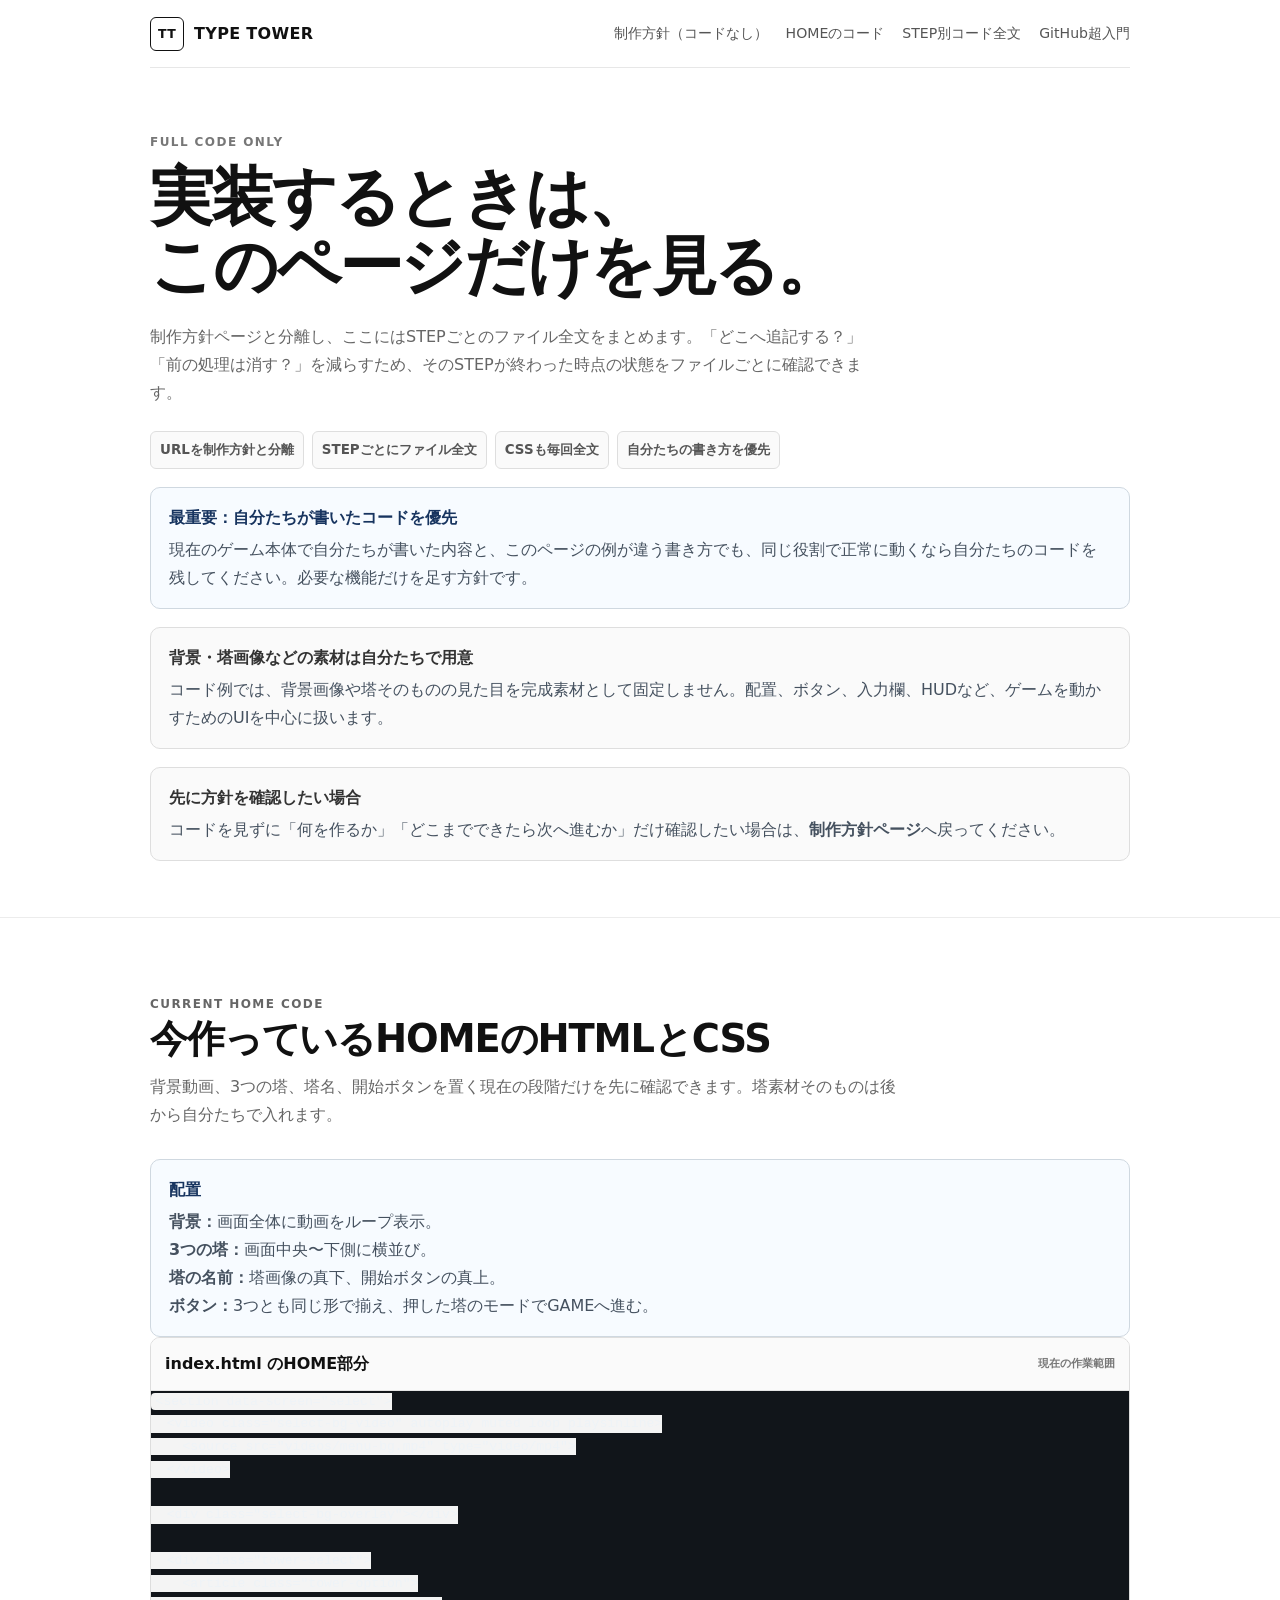
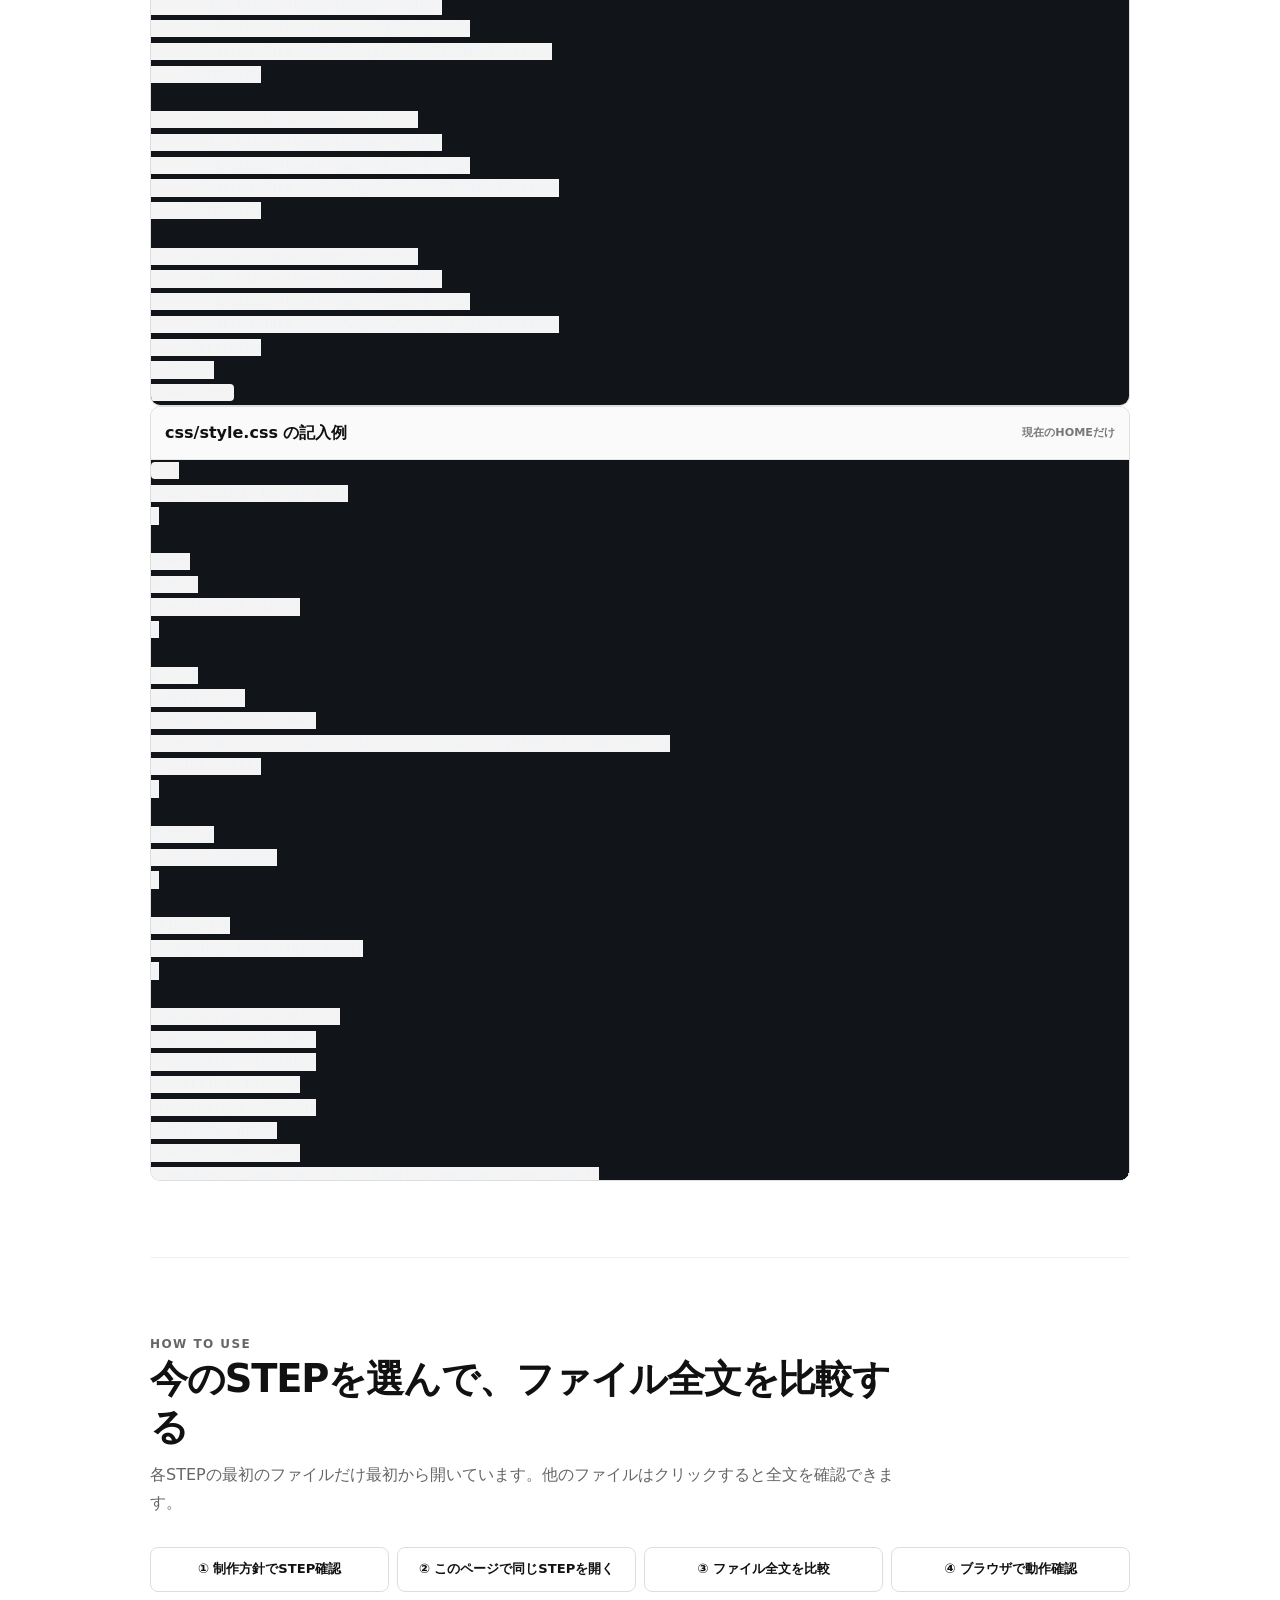
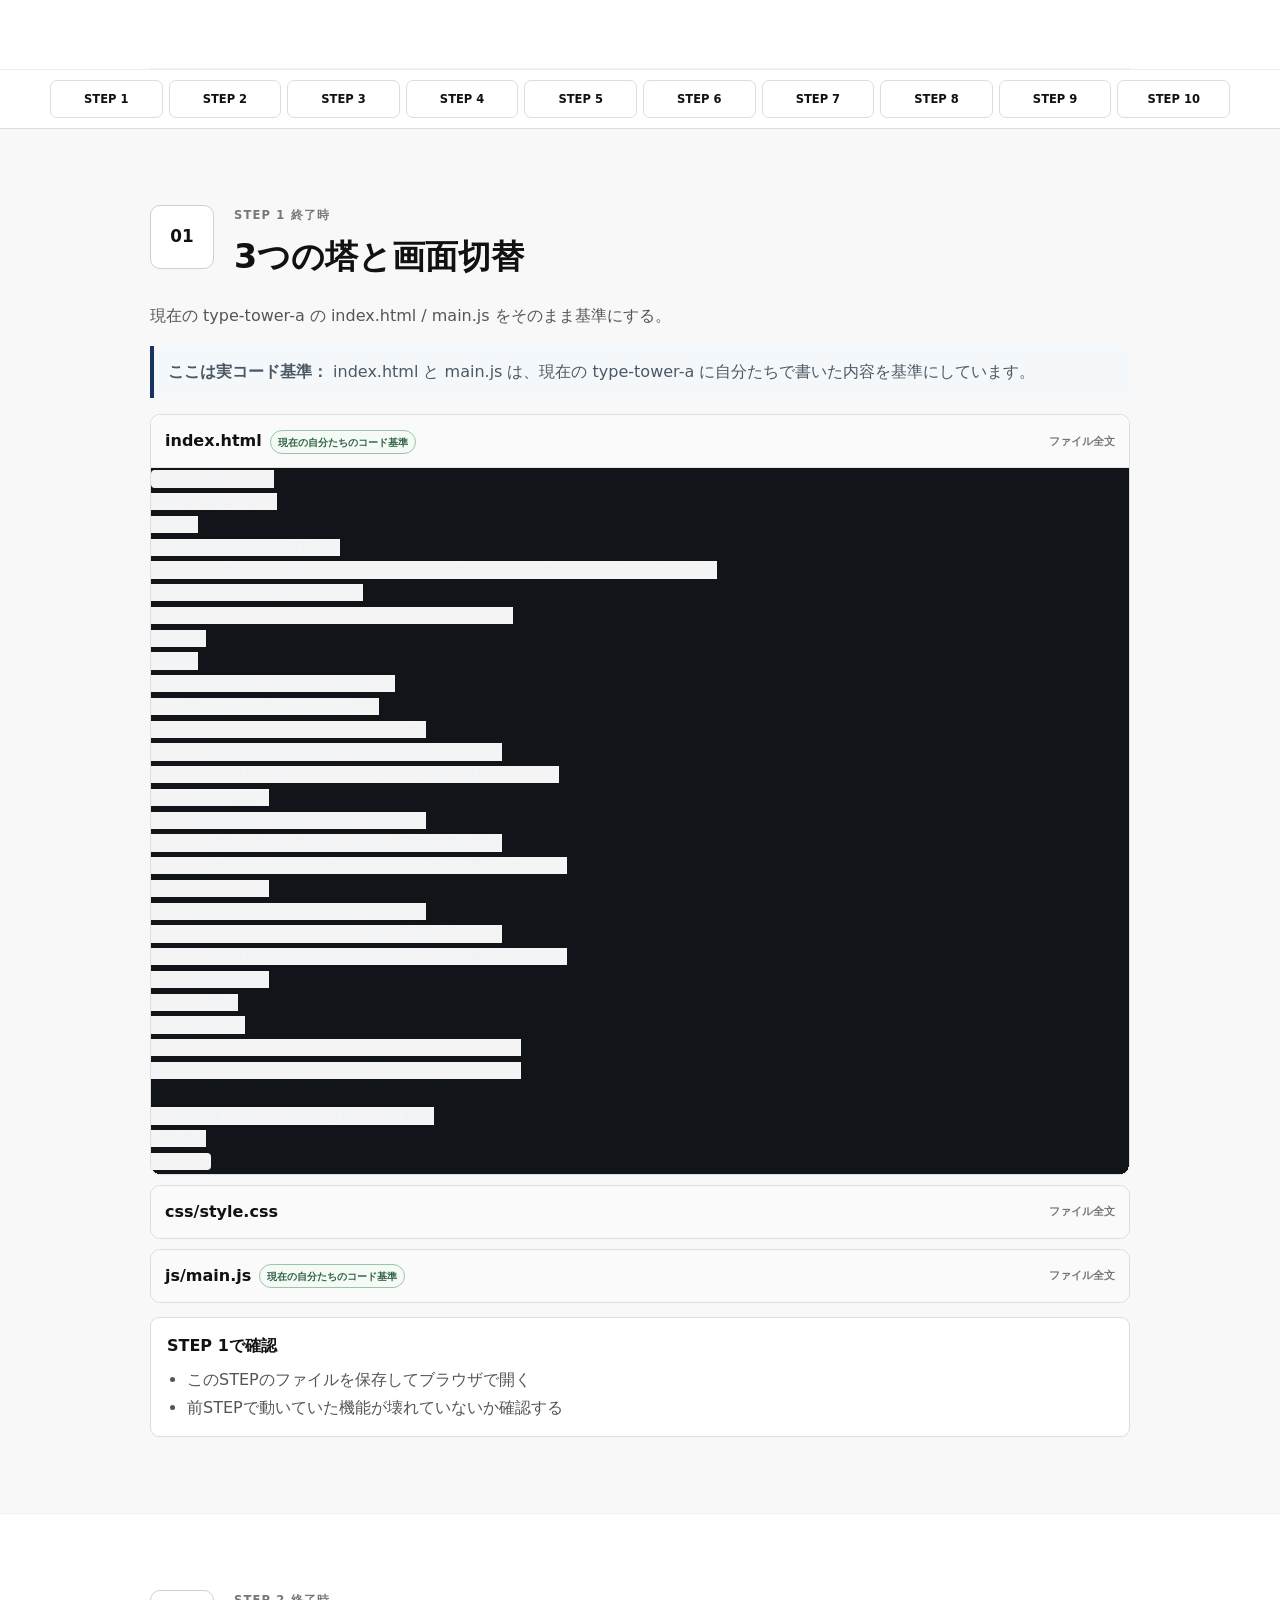
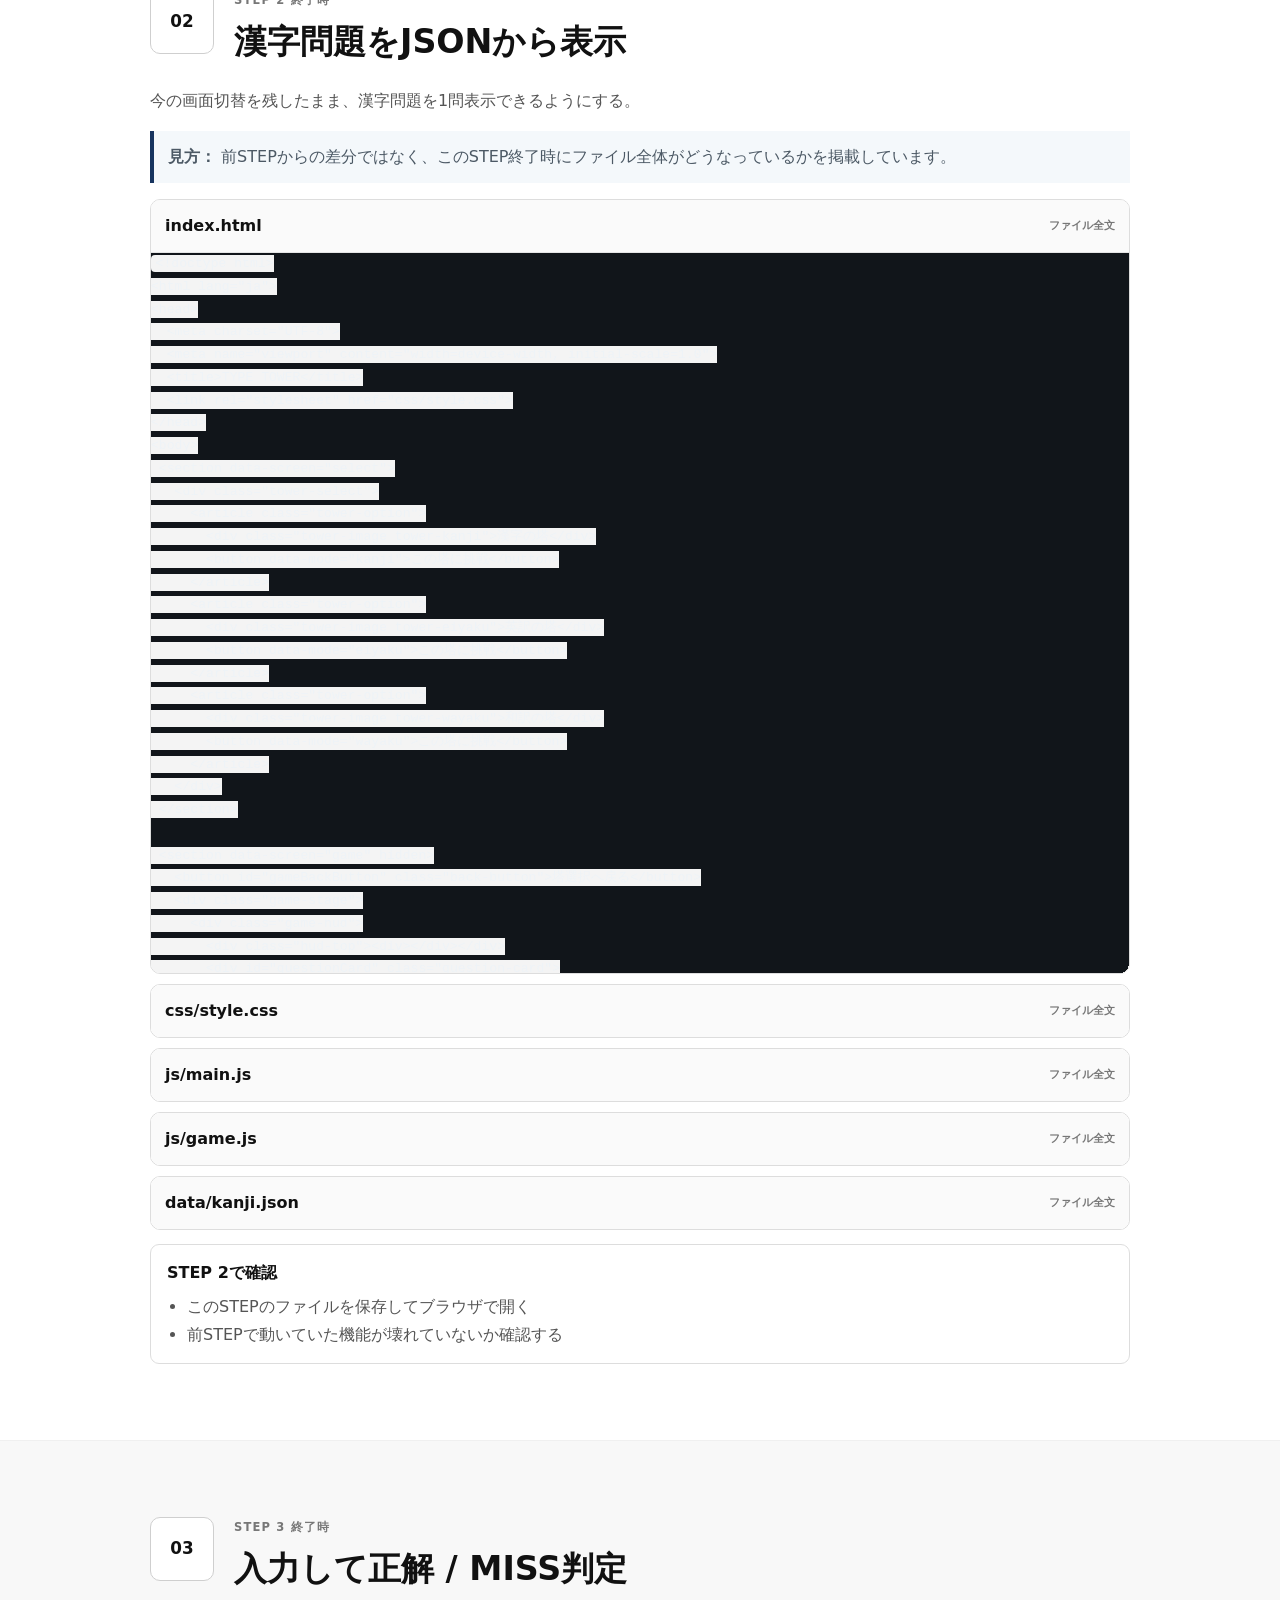
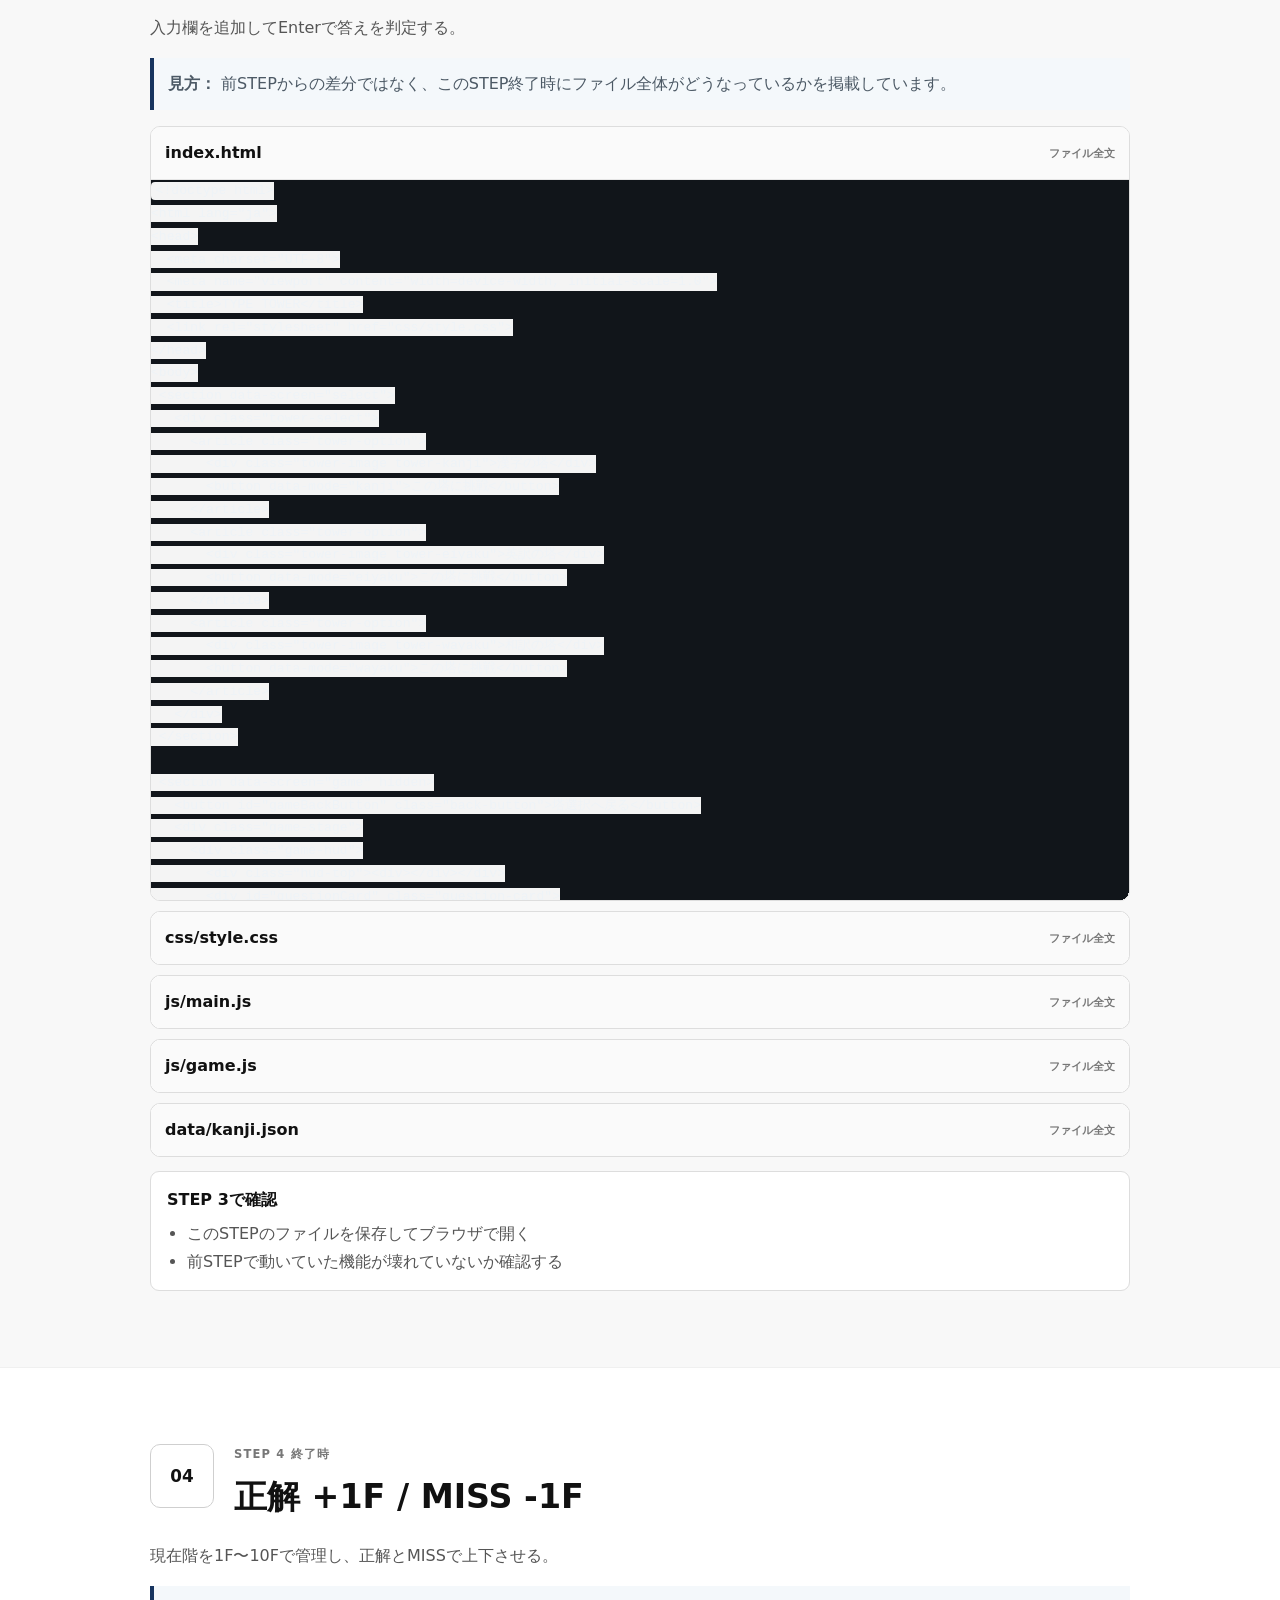
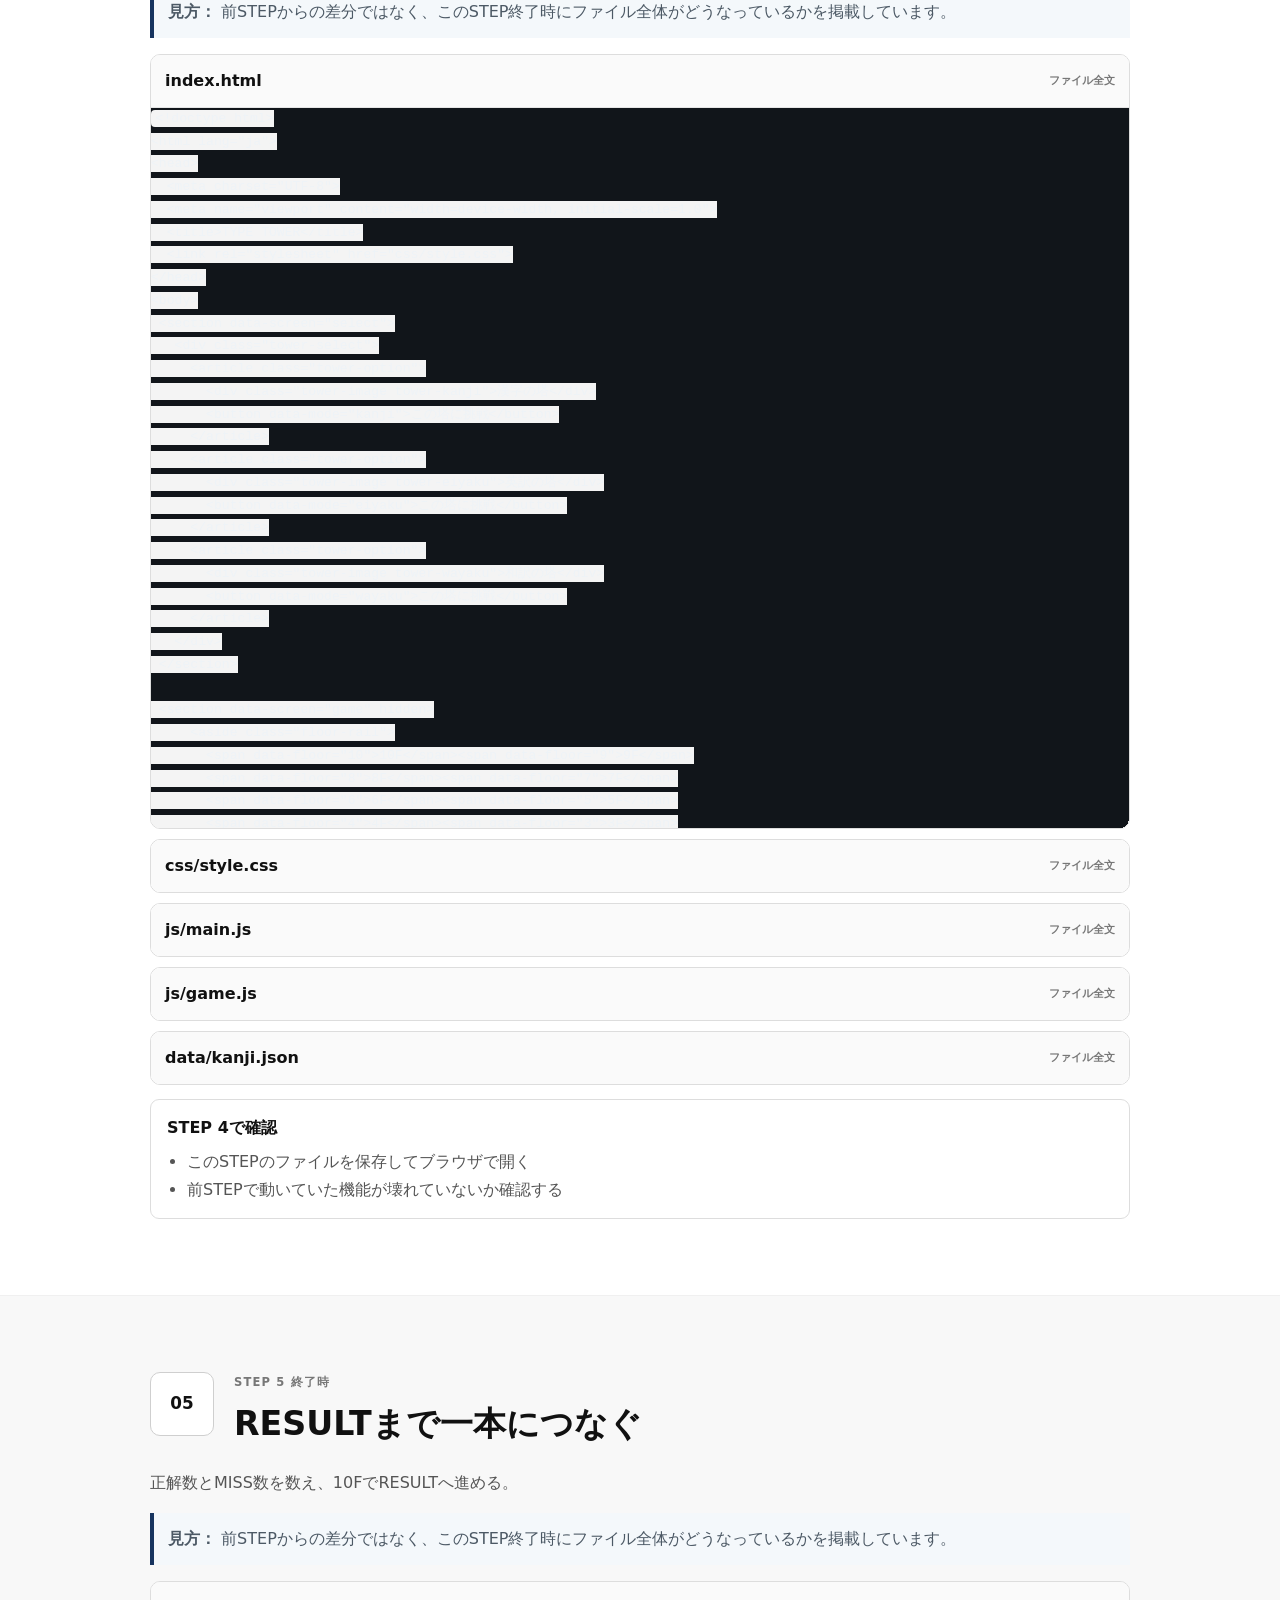
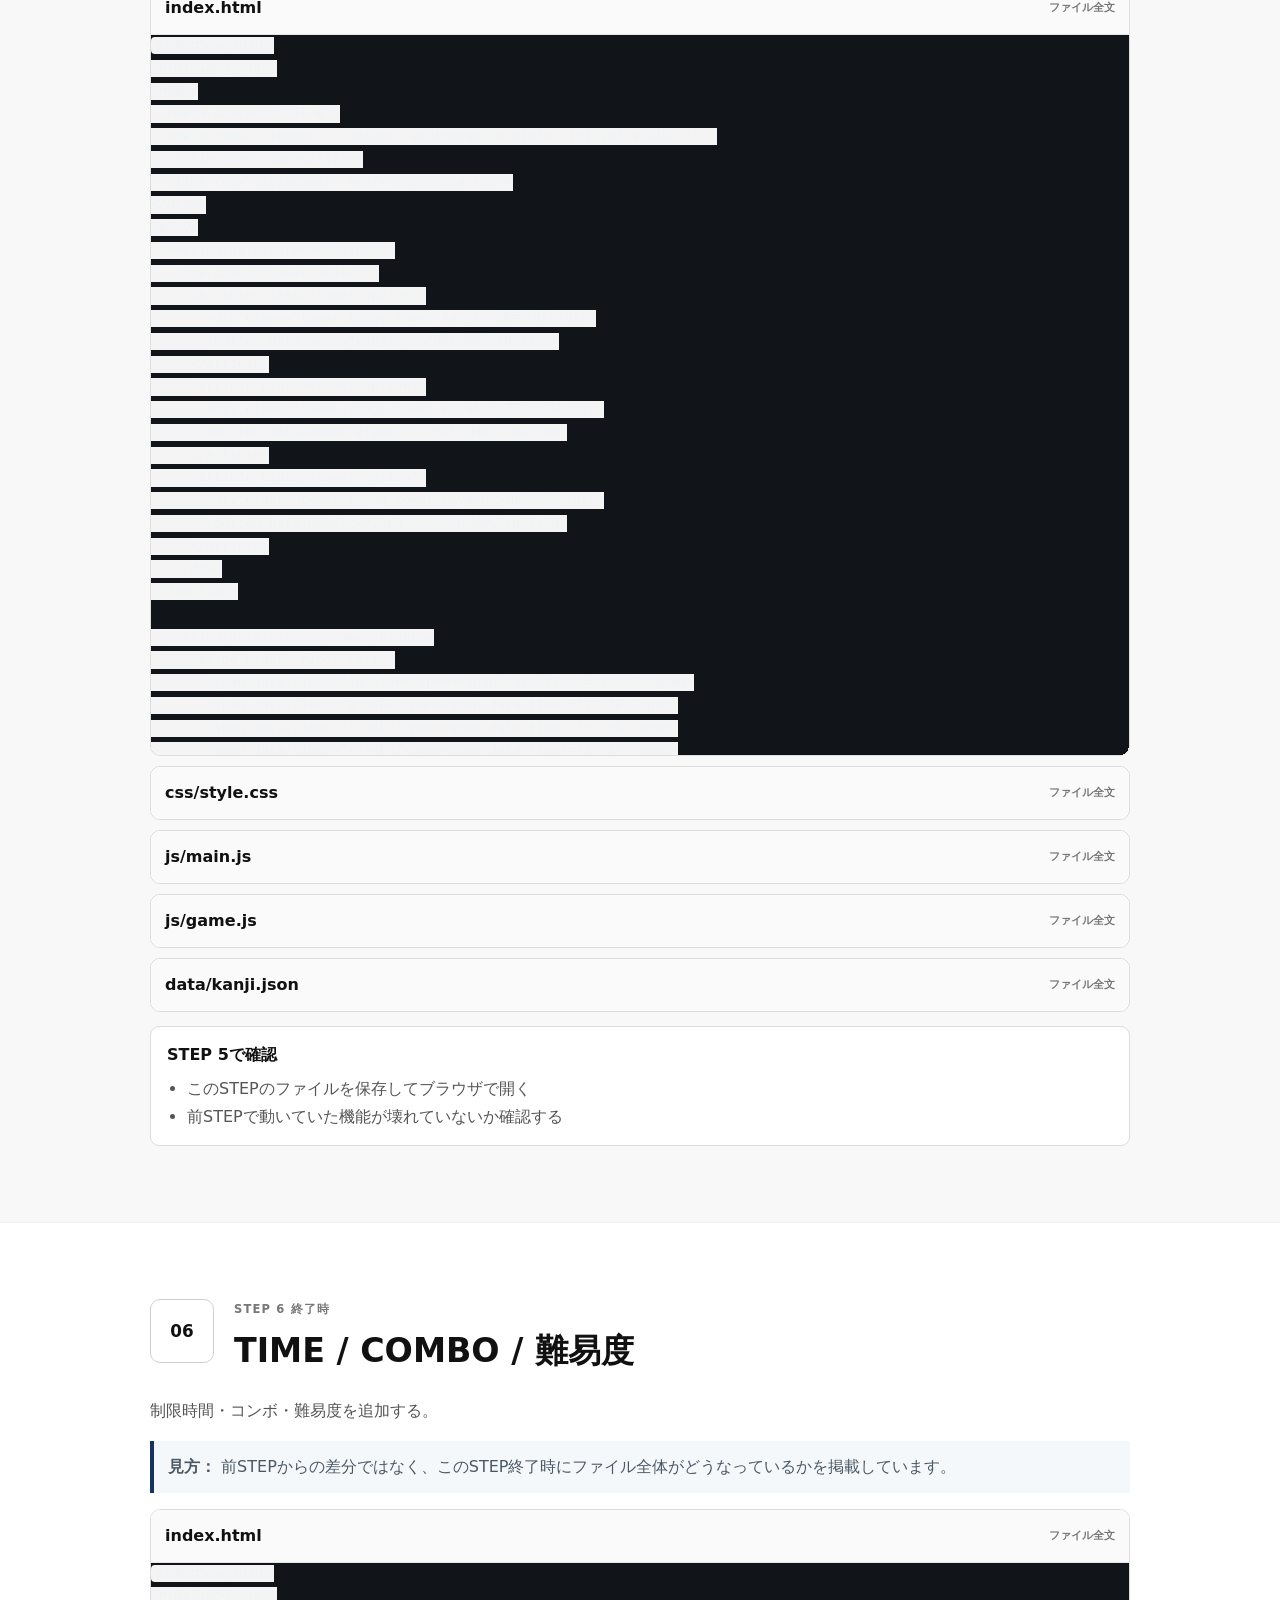
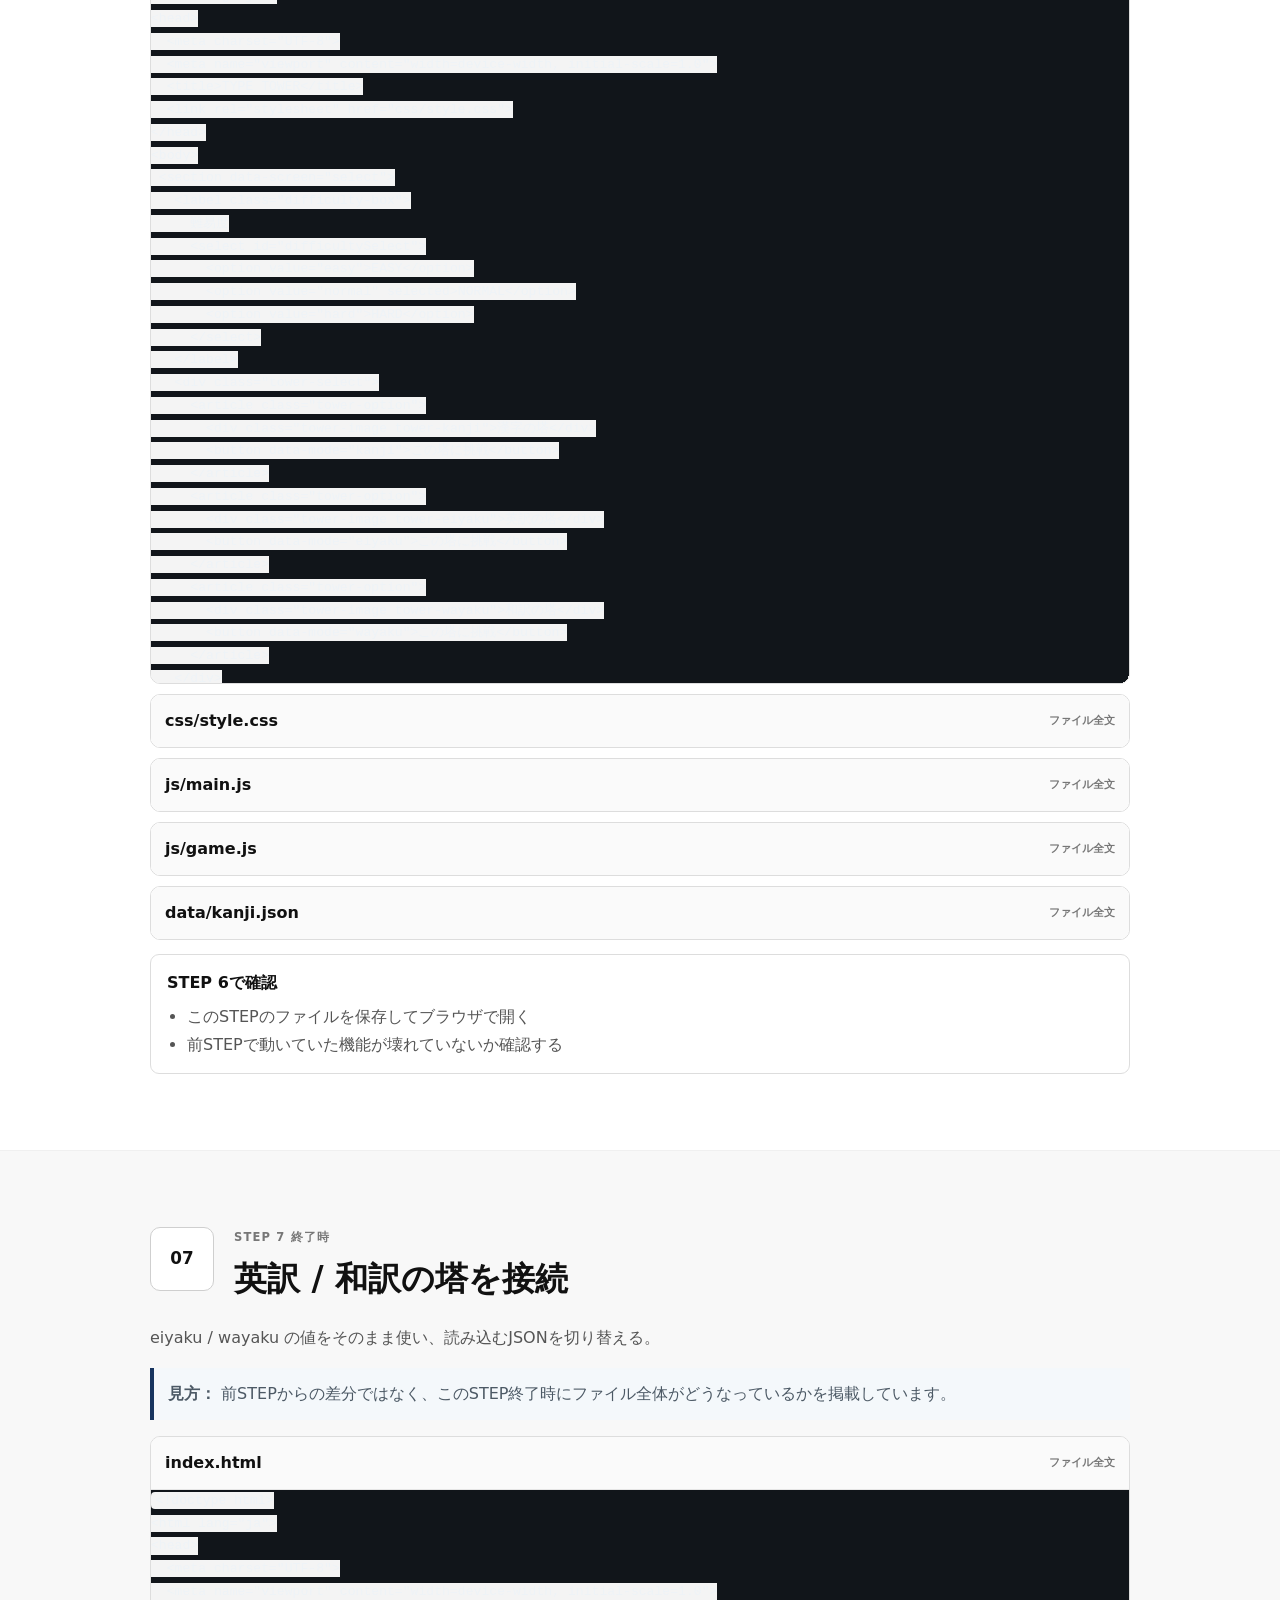
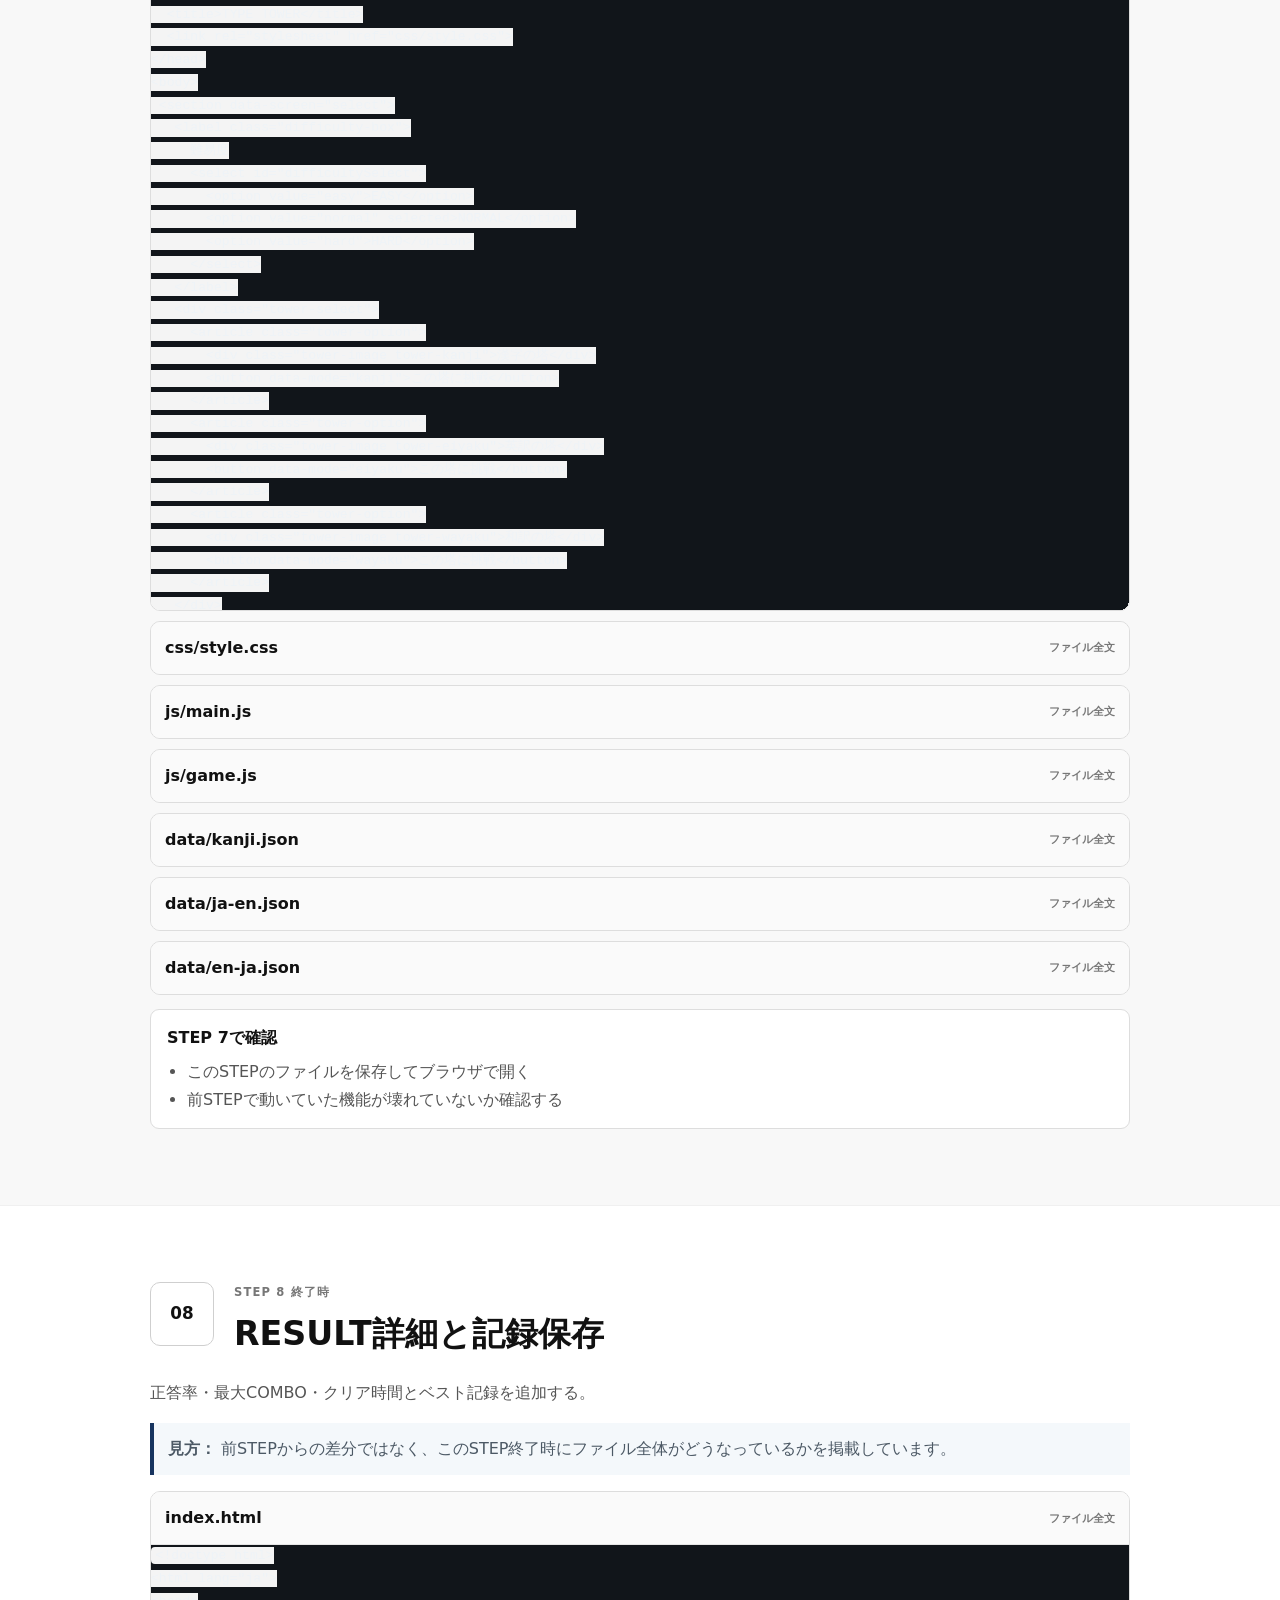
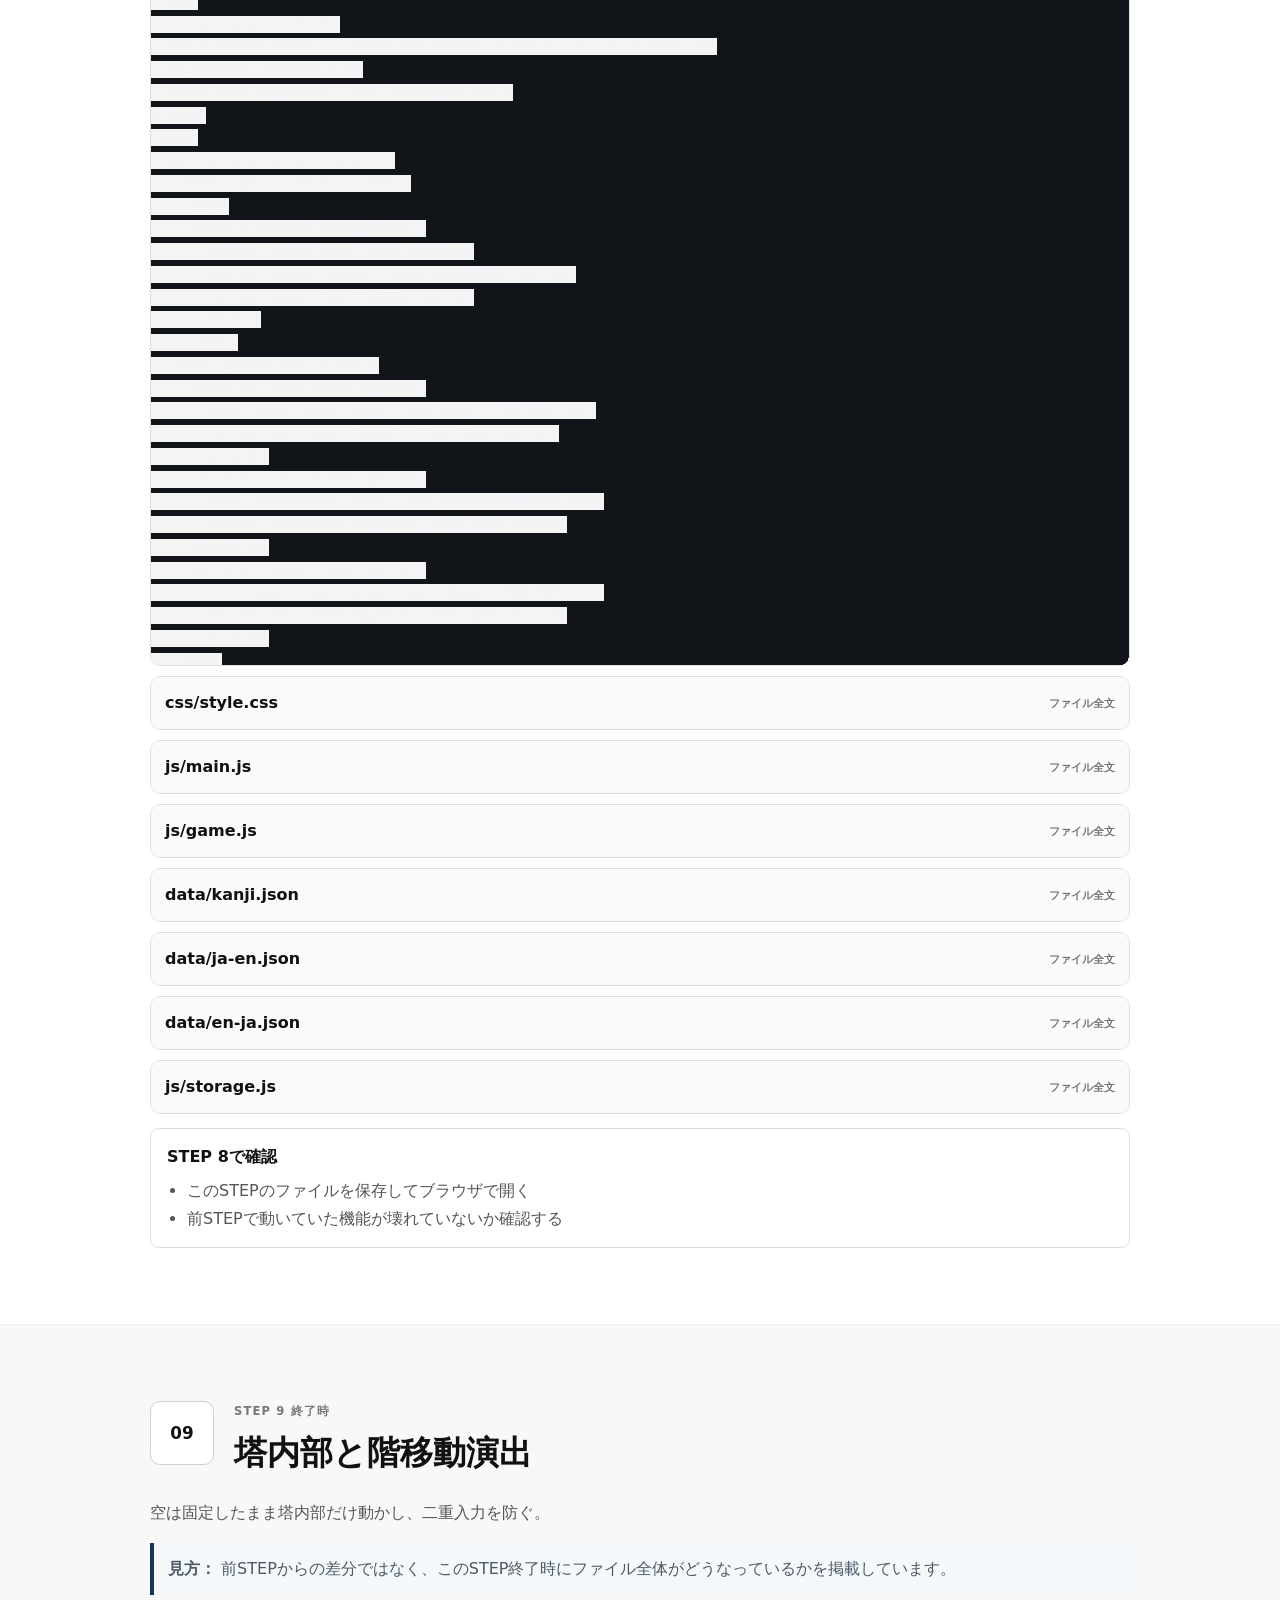
==== commit dcbf45b2: "Redirect old file-code URL to code page" ====
--- a/build-example-files.html
+++ b/build-example-files.html
@@ -1,1141 +1,13 @@
 <!doctype html>
 <html lang="ja">
 <head>
-  <meta charset="utf-8" />
-  <meta name="viewport" content="width=device-width, initial-scale=1" />
-  <meta name="theme-color" content="#ffffff" />
-  <title>TYPE TOWER | ほぼ完成する作成例</title>
-  <link rel="stylesheet" href="styles.css" />
-  <link rel="stylesheet" href="build-example.css" />
+  <meta charset="utf-8">
+  <meta http-equiv="refresh" content="0; url=code.html">
+  <meta name="viewport" content="width=device-width, initial-scale=1">
+  <title>TYPE TOWER | コード全文へ移動</title>
+  <link rel="canonical" href="code.html">
 </head>
 <body>
-  <header class="example-header" id="top">
-    <nav class="nav wrap" aria-label="作成例ナビゲーション">
-      <a class="brand" href="index.html"><span class="brand-mark">TT</span><span>TYPE TOWER</span></a>
-      <div class="nav-links">
-        <a href="index.html">制作方針へ戻る</a>
-        <a href="#files">ファイル構成</a>
-        <a href="#html">HTML</a>
-        <a href="#css">CSS</a>
-        <a href="#javascript">JavaScript</a>
-        <a href="#data">問題データ</a>
-        <a href="#check">完成確認</a>
-      </div>
-    </nav>
-
-    <div class="wrap example-hero">
-      <p class="eyebrow">FULL BUILD EXAMPLE</p>
-      <h1>このページを上から作れば、<br><span>最低限遊べるTYPE TOWERになる。</span></h1>
-      <p class="lead">断片的なコード例ではなく、どのファイルに何を書くかを一式で載せます。最初は画像素材がなくても動く形にし、3つの塔・3モード・階数・TIME・COMBO・RESULTまでつながる例です。</p>
-      <div class="example-summary">
-        <span>HOME：空 + 3つの塔</span>
-        <span>GAME：1F → 10F</span>
-        <span>正解 +1F / MISS -1F</span>
-        <span>3モード</span>
-        <span>TIME / COMBO</span>
-        <span>RESULT / 記録</span>
-      </div>
-    </div>
-  </header>
-
-  <main>
-    <section class="section wrap" id="how-to-use">
-      <div class="section-head">
-        <p class="eyebrow">HOW TO USE</p>
-        <h2>一気に全部書かず、1ファイルずつ動かす</h2>
-        <p>下の例は完成形に近いですが、授業では「HTML → CSS → main.js → game.js → JSON」の順で追加し、各段階でブラウザ確認する方が壊れた場所を見つけやすいです。</p>
-      </div>
-      <div class="example-rule-grid">
-        <article><b>最初</b><p>HTMLとCSSだけでHOMEに3つの塔が見えるところまで。</p></article>
-        <article><b>次</b><p>漢字の塔だけGAMEにつないで、問題表示・判定・階数を確認。</p></article>
-        <article><b>最後</b><p>英訳・和訳、TIME、COMBO、保存、演出を足す。</p></article>
-      </div>
-    </section>
-
-    <section class="section section-soft" id="files">
-      <div class="wrap">
-        <div class="section-head">
-          <p class="eyebrow">FILE TREE</p>
-          <h2>まずこのファイル構成を作る</h2>
-          <p><code>game/</code> が実際のゲーム本体です。制作方針サイトのファイルとは分けます。</p>
-        </div>
-        <pre class="tree-block"><code>game/
-├─ index.html
-├─ css/
-│  └─ style.css
-├─ js/
-│  ├─ main.js
-│  ├─ game.js
-│  ├─ storage.js
-│  └─ effects.js
-├─ data/
-│  ├─ kanji.json
-│  ├─ ja-en.json
-│  └─ en-ja.json
-└─ assets/
-   └─ images/
-      ├─ sky.webp          ← 後から追加でOK
-      ├─ tower-kanji.webp  ← 後から追加でOK
-      ├─ tower-ja-en.webp  ← 後から追加でOK
-      └─ tower-en-ja.webp  ← 後から追加でOK</code></pre>
-        <div class="example-note"><b>画像がまだなくても大丈夫：</b>下のCSSは空と塔をCSSだけでも仮表示できるようにしてあります。ゲームが動いた後に画像へ差し替えます。</div>
-      </div>
-    </section>
-
-    <section class="section wrap example-file" id="html">
-      <div class="file-heading">
-        <div><p class="eyebrow">FILE 01</p><h2><code>game/index.html</code></h2></div>
-        <span>画面の箱・3つの塔・GAME・RESULT</span>
-      </div>
-      <p class="file-purpose">この1ファイルにHOME / GAME / RESULTの3画面を置きます。別のSELECT画面は作りません。HOMEにある3つの塔がそのままモード選択です。</p>
-      <pre class="code-block"><code>&lt;!doctype html&gt;
-&lt;html lang="ja"&gt;
-&lt;head&gt;
-  &lt;meta charset="UTF-8"&gt;
-  &lt;meta name="viewport" content="width=device-width, initial-scale=1.0"&gt;
-  &lt;title&gt;TYPE TOWER&lt;/title&gt;
-  &lt;link rel="stylesheet" href="css/style.css"&gt;
-&lt;/head&gt;
-&lt;body&gt;
-  &lt;!-- HOMEとGAMEの一番後ろ。基本は動かさない --&gt;
-  &lt;div class="sky-layer" aria-hidden="true"&gt;&lt;/div&gt;
-
-  &lt;main class="app-shell"&gt;
-    &lt;!-- ==================== HOME ==================== --&gt;
-    &lt;section class="screen home-screen" data-screen="home"&gt;
-      &lt;header class="home-title"&gt;
-        &lt;p&gt;TYPE TOWER&lt;/p&gt;
-        &lt;h1&gt;挑戦する塔を選ぶ&lt;/h1&gt;
-        &lt;label class="difficulty-control"&gt;
-          難易度
-          &lt;select id="difficultySelect"&gt;
-            &lt;option value="easy"&gt;EASY&lt;/option&gt;
-            &lt;option value="normal" selected&gt;NORMAL&lt;/option&gt;
-            &lt;option value="hard"&gt;HARD&lt;/option&gt;
-          &lt;/select&gt;
-        &lt;/label&gt;
-      &lt;/header&gt;
-
-      &lt;div class="tower-select" aria-label="挑戦する塔を選択"&gt;
-        &lt;article class="tower-option"&gt;
-          &lt;div class="tower-art tower-kanji" aria-hidden="true"&gt;
-            &lt;span&gt;KANJI&lt;/span&gt;
-          &lt;/div&gt;
-          &lt;h2&gt;漢字の塔&lt;/h2&gt;
-          &lt;p&gt;漢字 → 読み&lt;/p&gt;
-          &lt;button class="tower-start" type="button" data-mode="kanji"&gt;この塔に挑戦&lt;/button&gt;
-        &lt;/article&gt;
-
-        &lt;article class="tower-option"&gt;
-          &lt;div class="tower-art tower-ja-en" aria-hidden="true"&gt;
-            &lt;span&gt;JA → EN&lt;/span&gt;
-          &lt;/div&gt;
-          &lt;h2&gt;英訳の塔&lt;/h2&gt;
-          &lt;p&gt;日本語 → 英語&lt;/p&gt;
-          &lt;button class="tower-start" type="button" data-mode="jaEn"&gt;この塔に挑戦&lt;/button&gt;
-        &lt;/article&gt;
-
-        &lt;article class="tower-option"&gt;
-          &lt;div class="tower-art tower-en-ja" aria-hidden="true"&gt;
-            &lt;span&gt;EN → JA&lt;/span&gt;
-          &lt;/div&gt;
-          &lt;h2&gt;和訳の塔&lt;/h2&gt;
-          &lt;p&gt;英語 → 日本語&lt;/p&gt;
-          &lt;button class="tower-start" type="button" data-mode="enJa"&gt;この塔に挑戦&lt;/button&gt;
-        &lt;/article&gt;
-      &lt;/div&gt;
-    &lt;/section&gt;
-
-    &lt;!-- ==================== GAME ==================== --&gt;
-    &lt;section class="screen game-screen" data-screen="game" hidden&gt;
-      &lt;button id="gameHomeButton" class="small-button top-left" type="button"&gt;塔選択へ戻る&lt;/button&gt;
-
-      &lt;aside class="floor-rail" aria-label="現在階"&gt;
-        &lt;span data-floor="10"&gt;10F&lt;/span&gt;
-        &lt;span data-floor="9"&gt;9F&lt;/span&gt;
-        &lt;span data-floor="8"&gt;8F&lt;/span&gt;
-        &lt;span data-floor="7"&gt;7F&lt;/span&gt;
-        &lt;span data-floor="6"&gt;6F&lt;/span&gt;
-        &lt;span data-floor="5"&gt;5F&lt;/span&gt;
-        &lt;span data-floor="4"&gt;4F&lt;/span&gt;
-        &lt;span data-floor="3"&gt;3F&lt;/span&gt;
-        &lt;span data-floor="2"&gt;2F&lt;/span&gt;
-        &lt;span data-floor="1"&gt;1F&lt;/span&gt;
-      &lt;/aside&gt;
-
-      &lt;div class="game-stage"&gt;
-        &lt;div class="tower-scene" id="towerScene" aria-hidden="true"&gt;
-          &lt;div class="stone-wall"&gt;&lt;/div&gt;
-          &lt;div class="enemy-shape"&gt;&lt;span&gt;&lt;/span&gt;&lt;/div&gt;
-        &lt;/div&gt;
-
-        &lt;div class="game-hud"&gt;
-          &lt;div class="hud-top"&gt;
-            &lt;div&gt;
-              &lt;small id="modeLabel"&gt;漢字の塔&lt;/small&gt;
-              &lt;strong id="floorText"&gt;1F&lt;/strong&gt;
-            &lt;/div&gt;
-            &lt;div class="timer-box"&gt;TIME &lt;strong id="timeText"&gt;10&lt;/strong&gt;&lt;/div&gt;
-          &lt;/div&gt;
-
-          &lt;div class="question-card" id="questionCard"&gt;
-            &lt;p id="questionHint"&gt;読みを入力&lt;/p&gt;
-            &lt;h2 id="questionText"&gt;読み込み中…&lt;/h2&gt;
-          &lt;/div&gt;
-
-          &lt;form id="answerForm" class="answer-form"&gt;
-            &lt;label class="sr-only" for="answerInput"&gt;答え&lt;/label&gt;
-            &lt;input id="answerInput" type="text" autocomplete="off" placeholder="答えを入力してEnter"&gt;
-          &lt;/form&gt;
-
-          &lt;div class="hud-bottom"&gt;
-            &lt;strong&gt;COMBO ×&lt;span id="comboText"&gt;0&lt;/span&gt;&lt;/strong&gt;
-            &lt;span&gt;MISSで -1F / 正解で +1F&lt;/span&gt;
-          &lt;/div&gt;
-        &lt;/div&gt;
-      &lt;/div&gt;
-    &lt;/section&gt;
-
-    &lt;!-- ==================== RESULT ==================== --&gt;
-    &lt;section class="screen result-screen" data-screen="result" hidden&gt;
-      &lt;div class="result-panel"&gt;
-        &lt;p class="result-kicker"&gt;TOWER CLEAR&lt;/p&gt;
-        &lt;h1 id="resultTitle"&gt;漢字の塔 CLEAR&lt;/h1&gt;
-
-        &lt;div class="result-grid"&gt;
-          &lt;div&gt;&lt;span&gt;正解&lt;/span&gt;&lt;strong id="resultCorrect"&gt;0&lt;/strong&gt;&lt;/div&gt;
-          &lt;div&gt;&lt;span&gt;MISS&lt;/span&gt;&lt;strong id="resultMiss"&gt;0&lt;/strong&gt;&lt;/div&gt;
-          &lt;div&gt;&lt;span&gt;正答率&lt;/span&gt;&lt;strong id="resultAccuracy"&gt;0%&lt;/strong&gt;&lt;/div&gt;
-          &lt;div&gt;&lt;span&gt;最大COMBO&lt;/span&gt;&lt;strong id="resultMaxCombo"&gt;0&lt;/strong&gt;&lt;/div&gt;
-          &lt;div&gt;&lt;span&gt;TIME&lt;/span&gt;&lt;strong id="resultTime"&gt;0.0s&lt;/strong&gt;&lt;/div&gt;
-        &lt;/div&gt;
-
-        &lt;p id="bestRecordText" class="best-record"&gt;&lt;/p&gt;
-
-        &lt;div class="result-actions"&gt;
-          &lt;button id="retryButton" class="primary-action" type="button"&gt;もう一度挑戦&lt;/button&gt;
-          &lt;button id="resultHomeButton" class="secondary-action" type="button"&gt;塔選択へ戻る&lt;/button&gt;
-        &lt;/div&gt;
-      &lt;/div&gt;
-    &lt;/section&gt;
-  &lt;/main&gt;
-
-  &lt;script src="js/main.js"&gt;&lt;/script&gt;
-  &lt;script src="js/storage.js"&gt;&lt;/script&gt;
-  &lt;script src="js/effects.js"&gt;&lt;/script&gt;
-  &lt;script src="js/game.js"&gt;&lt;/script&gt;
-&lt;/body&gt;
-&lt;/html&gt;</code></pre>
-      <div class="code-points"><b>ここで確認：</b><span>ブラウザを開いてHOMEが出る</span><span>3つの塔がある</span><span>GAMEとRESULTはまだhidden</span></div>
-    </section>
-
-    <section class="section section-soft example-file" id="css">
-      <div class="wrap">
-        <div class="file-heading">
-          <div><p class="eyebrow">FILE 02</p><h2><code>game/css/style.css</code></h2></div>
-          <span>空固定・3塔・GAME配置・レスポンシブ</span>
-        </div>
-        <p class="file-purpose">画像素材がなくても一度完成形を確認できるCSSです。後から<code>.tower-art</code>や<code>.sky-layer</code>を画像へ置き換えます。</p>
-        <pre class="code-block"><code>:root {
-  --navy: #17345f;
-  --navy-dark: #102744;
-  --gold: #d8ae58;
-  --stone: #e7d8bf;
-  --stone-dark: #c8b28f;
-  --paper: #fffaf0;
-  --ink: #172034;
-}
-
-* { box-sizing: border-box; }
-html, body { min-height: 100%; }
-body {
-  margin: 0;
-  font-family: "Yu Gothic UI", "Yu Gothic", system-ui, sans-serif;
-  color: var(--ink);
-  overflow-x: hidden;
-}
-button, input, select { font: inherit; }
-button { cursor: pointer; }
-[hidden] { display: none !important; }
-
-.sky-layer {
-  position: fixed;
-  inset: 0;
-  z-index: -2;
-  background-color: #8fd3ff;
-  background-image:
-    radial-gradient(ellipse at 12% 22%, rgba(255,255,255,.88) 0 8%, transparent 9%),
-    radial-gradient(ellipse at 24% 28%, rgba(255,255,255,.75) 0 7%, transparent 8%),
-    radial-gradient(ellipse at 76% 18%, rgba(255,255,255,.88) 0 9%, transparent 10%),
-    linear-gradient(#74c8ff 0%, #bce8ff 58%, #e9f8ff 100%);
-}
-
-.app-shell { min-height: 100vh; }
-.screen { min-height: 100vh; }
-
-/* HOME */
-.home-screen {
-  display: grid;
-  align-content: center;
-  gap: 34px;
-  padding: 42px clamp(18px, 4vw, 64px);
-}
-
-.home-title {
-  text-align: center;
-  color: #fff;
-  text-shadow: 0 2px 12px rgba(20, 55, 90, .28);
-}
-.home-title p {
-  margin: 0 0 4px;
-  font-weight: 900;
-  letter-spacing: .18em;
-}
-.home-title h1 {
-  margin: 0 0 16px;
-  font-size: clamp(2rem, 4vw, 3.4rem);
-}
-.difficulty-control {
-  display: inline-flex;
-  align-items: center;
-  gap: 8px;
-  padding: 8px 12px;
-  border-radius: 10px;
-  background: rgba(255,255,255,.92);
-  color: var(--ink);
-  text-shadow: none;
-  font-weight: 800;
-}
-.difficulty-control select {
-  border: 1px solid #b9c7d2;
-  border-radius: 7px;
-  background: #fff;
-  padding: 5px 8px;
-}
-
-.tower-select {
-  width: min(1120px, 100%);
-  margin: 0 auto;
-  display: grid;
-  grid-template-columns: repeat(3, minmax(0, 1fr));
-  gap: clamp(16px, 3vw, 34px);
-  align-items: end;
-}
-.tower-option { text-align: center; }
-.tower-option h2 {
-  margin: 14px 0 2px;
-  color: #fff;
-  font-size: clamp(1.05rem, 2vw, 1.45rem);
-  text-shadow: 0 2px 8px rgba(20,55,90,.32);
-}
-.tower-option p {
-  margin: 0 0 10px;
-  color: rgba(255,255,255,.92);
-  font-weight: 700;
-  text-shadow: 0 1px 5px rgba(20,55,90,.28);
-}
-
-.tower-art {
-  width: min(220px, 86%);
-  height: clamp(260px, 42vh, 430px);
-  margin: 0 auto;
-  position: relative;
-  display: grid;
-  place-items: start center;
-  padding-top: 18px;
-  border: 5px solid #b79d76;
-  border-bottom: 12px solid #9e805b;
-  border-radius: 28px 28px 5px 5px;
-  background:
-    repeating-linear-gradient(90deg, transparent 0 26px, rgba(90,60,35,.07) 27px 29px),
-    repeating-linear-gradient(0deg, #e7d8bf 0 38px, #d1bea0 39px 42px);
-  box-shadow: 0 18px 28px rgba(33,73,105,.22);
-}
-.tower-art::before,
-.tower-art::after {
-  content: "";
-  position: absolute;
-  top: -36px;
-  width: 38%;
-  height: 48px;
-  border: 5px solid #b79d76;
-  background: #e7d8bf;
-}
-.tower-art::before { left: -5px; border-radius: 10px 10px 0 0; }
-.tower-art::after { right: -5px; border-radius: 10px 10px 0 0; }
-.tower-art span {
-  position: relative;
-  z-index: 2;
-  padding: 6px 10px;
-  border: 2px solid rgba(255,255,255,.5);
-  border-radius: 7px;
-  background: var(--navy);
-  color: #fff;
-  font-weight: 900;
-  letter-spacing: .08em;
-}
-.tower-ja-en { background-color: #ead6bd; }
-.tower-en-ja { background-color: #ddd5c5; }
-
-.tower-start,
-.primary-action,
-.secondary-action,
-.small-button {
-  border: 0;
-  border-radius: 9px;
-  font-weight: 900;
-}
-.tower-start,
-.primary-action {
-  min-height: 46px;
-  padding: 10px 18px;
-  background: var(--navy);
-  color: #fff;
-  border: 2px solid var(--gold);
-  box-shadow: 0 6px 16px rgba(20,55,90,.18);
-}
-.tower-start:hover,
-.primary-action:hover { background: var(--navy-dark); }
-
-/* GAME */
-.game-screen {
-  position: relative;
-  display: grid;
-  place-items: center;
-  padding: 28px 28px 28px 116px;
-}
-.top-left {
-  position: fixed;
-  top: 16px;
-  left: 16px;
-  z-index: 10;
-}
-.small-button,
-.secondary-action {
-  padding: 9px 12px;
-  border: 1px solid rgba(20,45,70,.25);
-  background: rgba(255,255,255,.9);
-  color: var(--ink);
-}
-
-.floor-rail {
-  position: fixed;
-  left: 22px;
-  top: 50%;
-  z-index: 5;
-  transform: translateY(-50%);
-  display: grid;
-  gap: 5px;
-}
-.floor-rail span {
-  width: 62px;
-  padding: 5px 8px;
-  border-radius: 6px;
-  background: rgba(255,255,255,.78);
-  color: #5d6b78;
-  text-align: center;
-  font-size: .78rem;
-  font-weight: 800;
-}
-.floor-rail span.is-current {
-  background: var(--navy);
-  color: #fff;
-  outline: 2px solid var(--gold);
-}
-
-.game-stage {
-  width: min(920px, 100%);
-  min-height: min(680px, 86vh);
-  position: relative;
-  overflow: hidden;
-  border: 7px solid #aa8d64;
-  border-radius: 18px;
-  background: var(--stone);
-  box-shadow: 0 24px 50px rgba(31,73,108,.24);
-}
-.tower-scene {
-  position: absolute;
-  inset: 0;
-  z-index: 1;
-  transition: transform .32s ease, opacity .32s ease;
-}
-.stone-wall {
-  position: absolute;
-  inset: 0;
-  background:
-    repeating-linear-gradient(0deg, transparent 0 65px, rgba(105,79,48,.16) 66px 69px),
-    repeating-linear-gradient(90deg, transparent 0 110px, rgba(105,79,48,.11) 111px 114px),
-    var(--stone);
-}
-.enemy-shape {
-  position: absolute;
-  left: 50%;
-  top: 37%;
-  width: 230px;
-  height: 210px;
-  transform: translate(-50%, -50%);
-  border-radius: 48% 48% 38% 38%;
-  background: #271b3f;
-  box-shadow: 0 14px 28px rgba(54,36,72,.28);
-}
-.enemy-shape::before,
-.enemy-shape::after {
-  content: "";
-  position: absolute;
-  top: -40px;
-  width: 70px;
-  height: 82px;
-  background: #271b3f;
-  clip-path: polygon(0 100%, 50% 0, 100% 100%);
-}
-.enemy-shape::before { left: 18px; transform: rotate(-16deg); }
-.enemy-shape::after { right: 18px; transform: rotate(16deg); }
-.enemy-shape span::before,
-.enemy-shape span::after {
-  content: "";
-  position: absolute;
-  top: 78px;
-  width: 26px;
-  height: 12px;
-  border-radius: 50%;
-  background: #ff7138;
-  box-shadow: 0 0 14px #ff7138;
-}
-.enemy-shape span::before { left: 58px; }
-.enemy-shape span::after { right: 58px; }
-
-.game-hud {
-  position: relative;
-  z-index: 3;
-  min-height: min(680px, 86vh);
-  display: grid;
-  grid-template-rows: auto 1fr auto auto;
-  align-items: center;
-  padding: 24px clamp(18px, 5vw, 64px) 30px;
-}
-.hud-top {
-  display: flex;
-  justify-content: space-between;
-  align-items: flex-start;
-  gap: 18px;
-}
-.hud-top small {
-  display: block;
-  margin-bottom: 2px;
-  color: #6c5a42;
-  font-weight: 800;
-}
-#floorText { font-size: clamp(2rem, 5vw, 3.6rem); color: var(--navy); }
-.timer-box {
-  padding: 8px 12px;
-  border: 2px solid var(--gold);
-  border-radius: 9px;
-  background: var(--navy);
-  color: #fff;
-  font-weight: 900;
-}
-
-.question-card {
-  width: min(650px, 92%);
-  margin: auto;
-  padding: clamp(24px, 5vw, 48px);
-  border: 4px solid #d2b981;
-  border-radius: 18px;
-  background: rgba(255,250,240,.96);
-  text-align: center;
-  box-shadow: 0 16px 30px rgba(66,48,28,.2);
-}
-.question-card p { margin: 0 0 6px; color: #77664e; font-weight: 800; }
-.question-card h2 {
-  margin: 0;
-  font-size: clamp(2.4rem, 7vw, 5rem);
-  line-height: 1.2;
-  color: #2f2a25;
-}
-.answer-form { width: min(650px, 92%); margin: 0 auto; }
-.answer-form input {
-  width: 100%;
-  min-height: 58px;
-  padding: 10px 18px;
-  border: 3px solid var(--navy);
-  border-radius: 12px;
-  background: #fff;
-  color: var(--ink);
-  font-size: clamp(1.1rem, 2vw, 1.35rem);
-  text-align: center;
-  outline: none;
-}
-.answer-form input:focus { box-shadow: 0 0 0 4px rgba(216,174,88,.35); }
-.hud-bottom {
-  display: flex;
-  justify-content: space-between;
-  gap: 16px;
-  padding-top: 14px;
-  color: var(--navy);
-  font-weight: 800;
-}
-
-/* 階移動。空は動かさず、塔内部だけ短く動かす */
-.tower-scene.move-up { animation: floorUp .34s ease; }
-.tower-scene.move-down { animation: floorDown .34s ease; }
-@keyframes floorUp {
-  0% { transform: translateY(0); opacity: 1; }
-  45% { transform: translateY(46px); opacity: .45; }
-  46% { transform: translateY(-46px); opacity: .45; }
-  100% { transform: translateY(0); opacity: 1; }
-}
-@keyframes floorDown {
-  0% { transform: translateY(0); opacity: 1; }
-  45% { transform: translateY(-46px); opacity: .45; }
-  46% { transform: translateY(46px); opacity: .45; }
-  100% { transform: translateY(0); opacity: 1; }
-}
-.question-card.is-correct { animation: correctFlash .25s ease; }
-.question-card.is-miss { animation: missFlash .25s ease; }
-@keyframes correctFlash { 50% { transform: scale(1.025); box-shadow: 0 0 0 5px rgba(36,159,95,.25); } }
-@keyframes missFlash { 50% { transform: translateX(8px); box-shadow: 0 0 0 5px rgba(204,69,69,.22); } }
-
-/* RESULT */
-.result-screen { display: grid; place-items: center; padding: 28px; }
-.result-panel {
-  width: min(720px, 100%);
-  padding: clamp(24px, 5vw, 48px);
-  border: 4px solid #d0b36e;
-  border-radius: 18px;
-  background: rgba(255,250,240,.96);
-  box-shadow: 0 24px 50px rgba(31,73,108,.24);
-  text-align: center;
-}
-.result-kicker { margin: 0; color: #856d37; font-weight: 900; letter-spacing: .14em; }
-.result-panel h1 { margin: 6px 0 26px; color: var(--navy); }
-.result-grid {
-  display: grid;
-  grid-template-columns: repeat(5, 1fr);
-  gap: 8px;
-}
-.result-grid div { padding: 12px 6px; border: 1px solid #dfd1b8; border-radius: 9px; background: #fff; }
-.result-grid span { display: block; color: #766b5b; font-size: .78rem; }
-.result-grid strong { display: block; margin-top: 4px; font-size: 1.35rem; }
-.best-record { min-height: 1.6em; color: #6b5a3f; }
-.result-actions { display: flex; justify-content: center; gap: 10px; margin-top: 20px; }
-.primary-action, .secondary-action { min-height: 46px; padding-inline: 18px; }
-
-.sr-only {
-  position: absolute;
-  width: 1px;
-  height: 1px;
-  padding: 0;
-  margin: -1px;
-  overflow: hidden;
-  clip: rect(0, 0, 0, 0);
-  white-space: nowrap;
-  border: 0;
-}
-
-:focus-visible { outline: 3px solid #ffcf64; outline-offset: 3px; }
-
-@media (max-width: 820px) {
-  .home-screen { align-content: start; padding-top: 28px; }
-  .tower-select { gap: 10px; }
-  .tower-art { height: 280px; width: 92%; }
-  .game-screen { padding-left: 80px; }
-  .floor-rail { left: 8px; }
-  .floor-rail span { width: 52px; }
-  .result-grid { grid-template-columns: repeat(2, 1fr); }
-}
-
-@media (max-width: 620px) {
-  .tower-select { grid-template-columns: 1fr; width: min(330px, 100%); }
-  .tower-art { height: 230px; width: 190px; }
-  .game-screen { padding: 70px 10px 20px; }
-  .floor-rail {
-    position: static;
-    transform: none;
-    display: flex;
-    flex-wrap: wrap;
-    justify-content: center;
-    margin-bottom: 8px;
-  }
-  .floor-rail span { width: auto; min-width: 40px; }
-  .game-stage { min-height: 640px; }
-  .game-hud { min-height: 640px; padding-inline: 14px; }
-  .hud-bottom { flex-direction: column; align-items: center; gap: 2px; font-size: .84rem; }
-  .result-actions { flex-direction: column; }
-}
-
-@media (prefers-reduced-motion: reduce) {
-  *, *::before, *::after {
-    animation-duration: .01ms !important;
-    transition-duration: .01ms !important;
-  }
-}</code></pre>
-        <div class="code-points"><b>ここで確認：</b><span>空が画面全体</span><span>3塔が並ぶ</span><span>狭い画面で1列になる</span><span>GAMEの問題欄が読める</span></div>
-      </div>
-    </section>
-
-    <section class="section wrap" id="javascript">
-      <div class="section-head">
-        <p class="eyebrow">JAVASCRIPT</p>
-        <h2>次に4つのJSを書く</h2>
-        <p>役割を分けます。<code>main.js</code>は画面移動、<code>game.js</code>はゲーム本体、<code>storage.js</code>は記録、<code>effects.js</code>は階移動などの短い演出です。</p>
-      </div>
-
-      <article class="example-file sub-file">
-        <div class="file-heading"><div><p class="eyebrow">FILE 03</p><h2><code>game/js/main.js</code></h2></div><span>ボタン・画面切替</span></div>
-        <pre class="code-block"><code>const screens = [...document.querySelectorAll('[data-screen]')];
-
-function showScreen(name) {
-  screens.forEach(screen => {
-    screen.hidden = screen.dataset.screen !== name;
-  });
-}
-
-document.querySelectorAll('[data-mode]').forEach(button => {
-  button.addEventListener('click', () => {
-    startGame(button.dataset.mode);
-  });
-});
-
-document.getElementById('gameHomeButton').addEventListener('click', () => {
-  cancelGame();
-  showScreen('home');
-});
-
-document.getElementById('resultHomeButton').addEventListener('click', () => {
-  cancelGame();
-  showScreen('home');
-});
-
-document.getElementById('retryButton').addEventListener('click', () => {
-  startGame(getCurrentMode());
-});
-
-showScreen('home');</code></pre>
-      </article>
-
-      <article class="example-file sub-file">
-        <div class="file-heading"><div><p class="eyebrow">FILE 04</p><h2><code>game/js/storage.js</code></h2></div><span>ベスト記録を保存</span></div>
-        <pre class="code-block"><code>const RECORD_KEY = 'typeTowerRecordsV1';
-
-function loadRecords() {
-  try {
-    return JSON.parse(localStorage.getItem(RECORD_KEY)) || {};
-  } catch (error) {
-    console.warn('記録を読み込めませんでした', error);
-    return {};
-  }
-}
-
-function saveRecord(mode, difficulty, result) {
-  const records = loadRecords();
-  const key = `${mode}:${difficulty}`;
-  const old = records[key] || {};
-
-  const next = {
-    bestTime: old.bestTime == null
-      ? result.time
-      : Math.min(old.bestTime, result.time),
-    maxCombo: Math.max(old.maxCombo || 0, result.maxCombo),
-    bestAccuracy: Math.max(old.bestAccuracy || 0, result.accuracy)
-  };
-
-  records[key] = next;
-
-  try {
-    localStorage.setItem(RECORD_KEY, JSON.stringify(records));
-  } catch (error) {
-    console.warn('記録を保存できませんでした', error);
-  }
-
-  return next;
-}</code></pre>
-      </article>
-
-      <article class="example-file sub-file">
-        <div class="file-heading"><div><p class="eyebrow">FILE 05</p><h2><code>game/js/effects.js</code></h2></div><span>空は固定・塔だけ動かす</span></div>
-        <pre class="code-block"><code>function wait(ms) {
-  return new Promise(resolve => setTimeout(resolve, ms));
-}
-
-async function playFloorMove(direction) {
-  const scene = document.getElementById('towerScene');
-  const className = direction === 'up' ? 'move-up' : 'move-down';
-
-  scene.classList.remove('move-up', 'move-down');
-  void scene.offsetWidth;
-  scene.classList.add(className);
-
-  await wait(340);
-  scene.classList.remove(className);
-}
-
-async function flashAnswer(type) {
-  const card = document.getElementById('questionCard');
-  const className = type === 'correct' ? 'is-correct' : 'is-miss';
-
-  card.classList.remove('is-correct', 'is-miss');
-  void card.offsetWidth;
-  card.classList.add(className);
-
-  await wait(250);
-  card.classList.remove(className);
-}</code></pre>
-      </article>
-
-      <article class="example-file sub-file">
-        <div class="file-heading"><div><p class="eyebrow">FILE 06</p><h2><code>game/js/game.js</code></h2></div><span>問題・判定・階数・TIME・COMBO・RESULT</span></div>
-        <p class="file-purpose">一番長いファイルです。最初は漢字だけで動かしてから、<code>DATA_FILES</code>の残り2つをつなげれば3モードになります。</p>
-        <pre class="code-block"><code>const DATA_FILES = {
-  kanji: './data/kanji.json',
-  jaEn: './data/ja-en.json',
-  enJa: './data/en-ja.json'
-};
-
-const MODE_LABELS = {
-  kanji: '漢字の塔',
-  jaEn: '英訳の塔',
-  enJa: '和訳の塔'
-};
-
-const MODE_HINTS = {
-  kanji: '読みを入力',
-  jaEn: '英語を入力',
-  enJa: '日本語を入力'
-};
-
-const TIME_BY_DIFFICULTY = {
-  easy: 12,
-  normal: 10,
-  hard: 8
-};
-
-let selectedMode = 'kanji';
-let selectedDifficulty = 'normal';
-let questions = [];
-let currentQuestion = null;
-let floor = 1;
-let combo = 0;
-let maxCombo = 0;
-let correctCount = 0;
-let missCount = 0;
-let timeLeft = 10;
-let timerId = null;
-let startedAt = 0;
-let questionLocked = false;
-
-const answerForm = document.getElementById('answerForm');
-const answerInput = document.getElementById('answerInput');
-
-function getCurrentMode() {
-  return selectedMode;
-}
-
-async function startGame(mode) {
-  cancelGame();
-
-  selectedMode = mode;
-  selectedDifficulty = document.getElementById('difficultySelect').value;
-  floor = 1;
-  combo = 0;
-  maxCombo = 0;
-  correctCount = 0;
-  missCount = 0;
-  startedAt = performance.now();
-  questionLocked = false;
-
-  document.getElementById('modeLabel').textContent = MODE_LABELS[selectedMode];
-  document.getElementById('questionHint').textContent = MODE_HINTS[selectedMode];
-
-  updateFloorUI();
-  updateComboUI();
-  showScreen('game');
-
-  const loaded = await loadModeQuestions();
-  if (!loaded) return;
-
-  showNextQuestion();
-  answerInput.focus();
-}
-
-function cancelGame() {
-  clearInterval(timerId);
-  timerId = null;
-  questionLocked = true;
-}
-
-async function loadModeQuestions() {
-  try {
-    const response = await fetch(DATA_FILES[selectedMode]);
-    if (!response.ok) throw new Error(`HTTP ${response.status}`);
-
-    questions = await response.json();
-
-    if (!Array.isArray(questions) || questions.length === 0) {
-      throw new Error('問題データが空です');
-    }
-
-    return true;
-  } catch (error) {
-    console.error('問題を読み込めませんでした', error);
-    document.getElementById('questionText').textContent = '問題を読み込めませんでした';
-    return false;
-  }
-}
-
-function showNextQuestion() {
-  questionLocked = false;
-
-  const filtered = questions.filter(question => {
-    return question.difficulty === selectedDifficulty;
-  });
-
-  const pool = filtered.length ? filtered : questions;
-  const index = Math.floor(Math.random() * pool.length);
-  currentQuestion = pool[index];
-
-  document.getElementById('questionText').textContent = currentQuestion.question;
-  answerInput.value = '';
-  answerInput.focus();
-
-  startQuestionTimer();
-}
-
-answerForm.addEventListener('submit', async event => {
-  event.preventDefault();
-
-  if (questionLocked || !currentQuestion) return;
-
-  const answer = answerInput.value.trim();
-  if (!answer) return;
-
-  if (normalizeAnswer(answer) === normalizeAnswer(currentQuestion.answer)) {
-    await handleCorrect();
-  } else {
-    await handleMiss();
-  }
-});
-
-function normalizeAnswer(value) {
-  return value
-    .trim()
-    .toLowerCase()
-    .replace(/\s+/g, ' ');
-}
-
-async function handleCorrect() {
-  if (questionLocked) return;
-  questionLocked = true;
-  clearInterval(timerId);
-
-  correctCount += 1;
-  combo += 1;
-  maxCombo = Math.max(maxCombo, combo);
-  floor += 1;
-
-  updateComboUI();
-  updateFloorUI();
-
-  await Promise.all([
-    flashAnswer('correct'),
-    playFloorMove('up')
-  ]);
-
-  if (floor >= 10) {
-    finishGame();
-    return;
-  }
-
-  showNextQuestion();
-}
-
-async function handleMiss() {
-  if (questionLocked) return;
-  questionLocked = true;
-  clearInterval(timerId);
-
-  missCount += 1;
-  combo = 0;
-  floor = Math.max(1, floor - 1);
-
-  updateComboUI();
-  updateFloorUI();
-
-  await Promise.all([
-    flashAnswer('miss'),
-    playFloorMove('down')
-  ]);
-
-  showNextQuestion();
-}
-
-function updateFloorUI() {
-  document.getElementById('floorText').textContent = `${floor}F`;
-
-  document.querySelectorAll('[data-floor]').forEach(item => {
-    const isCurrent = Number(item.dataset.floor) === floor;
-    item.classList.toggle('is-current', isCurrent);
-  });
-}
-
-function updateComboUI() {
-  document.getElementById('comboText').textContent = combo;
-}
-
-function startQuestionTimer() {
-  clearInterval(timerId);
-
-  timeLeft = TIME_BY_DIFFICULTY[selectedDifficulty] || 10;
-  updateTimerUI();
-
-  timerId = setInterval(async () => {
-    timeLeft -= 1;
-    updateTimerUI();
-
-    if (timeLeft <= 0) {
-      clearInterval(timerId);
-      await handleMiss();
-    }
-  }, 1000);
-}
-
-function updateTimerUI() {
-  document.getElementById('timeText').textContent = timeLeft;
-}
-
-function finishGame() {
-  cancelGame();
-
-  const elapsedSeconds = (performance.now() - startedAt) / 1000;
-  const answered = correctCount + missCount;
-  const accuracy = answered === 0
-    ? 0
-    : Math.round((correctCount / answered) * 100);
-
-  document.getElementById('resultTitle').textContent = `${MODE_LABELS[selectedMode]} CLEAR`;
-  document.getElementById('resultCorrect').textContent = correctCount;
-  document.getElementById('resultMiss').textContent = missCount;
-  document.getElementById('resultAccuracy').textContent = `${accuracy}%`;
-  document.getElementById('resultMaxCombo').textContent = maxCombo;
-  document.getElementById('resultTime').textContent = `${elapsedSeconds.toFixed(1)}s`;
-
-  const best = saveRecord(selectedMode, selectedDifficulty, {
-    time: elapsedSeconds,
-    maxCombo,
-    accuracy
-  });
-
-  document.getElementById('bestRecordText').textContent = best
-    ? `BEST TIME ${best.bestTime.toFixed(1)}s / MAX COMBO ${best.maxCombo} / ACC ${best.bestAccuracy}%`
-    : '';
-
-  showScreen('result');
-}</code></pre>
-        <div class="code-points"><b>ここまでで：</b><span>正解 +1F</span><span>MISS -1F</span><span>10F CLEAR</span><span>TIME</span><span>COMBO</span><span>RESULT</span></div>
-      </article>
-    </section>
-
-    <section class="section section-soft" id="data">
-      <div class="wrap">
-        <div class="section-head">
-          <p class="eyebrow">QUESTION DATA</p>
-          <h2>最後に3つのJSONを書く</h2>
-          <p><code>question</code>が画面に出る文字、<code>answer</code>が入力する正解、<code>difficulty</code>が難易度です。まずは数問で動作確認し、あとから問題数を増やします。</p>
-        </div>
-
-        <article class="example-file sub-file">
-          <div class="file-heading"><div><p class="eyebrow">FILE 07</p><h2><code>game/data/kanji.json</code></h2></div><span>漢字 → 読み</span></div>
-          <pre class="code-block"><code>[
-  { "question": "躊躇", "answer": "ちゅうちょ", "difficulty": "hard" },
-  { "question": "憂鬱", "answer": "ゆううつ", "difficulty": "normal" },
-  { "question": "紅葉", "answer": "こうよう", "difficulty": "easy" },
-  { "question": "彷徨", "answer": "ほうこう", "difficulty": "hard" },
-  { "question": "概念", "answer": "がいねん", "difficulty": "normal" },
-  { "question": "景色", "answer": "けしき", "difficulty": "easy" }
-]</code></pre>
-        </article>
-
-        <article class="example-file sub-file">
-          <div class="file-heading"><div><p class="eyebrow">FILE 08</p><h2><code>game/data/ja-en.json</code></h2></div><span>日本語 → 英語</span></div>
-          <pre class="code-block"><code>[
-  { "question": "りんご", "answer": "apple", "difficulty": "easy" },
-  { "question": "学校", "answer": "school", "difficulty": "easy" },
-  { "question": "経験", "answer": "experience", "difficulty": "normal" },
-  { "question": "環境", "answer": "environment", "difficulty": "normal" },
-  { "question": "責任", "answer": "responsibility", "difficulty": "hard" }
-]</code></pre>
-        </article>
-
-        <article class="example-file sub-file">
-          <div class="file-heading"><div><p class="eyebrow">FILE 09</p><h2><code>game/data/en-ja.json</code></h2></div><span>英語 → 日本語</span></div>
-          <pre class="code-block"><code>[
-  { "question": "apple", "answer": "りんご", "difficulty": "easy" },
-  { "question": "school", "answer": "学校", "difficulty": "easy" },
-  { "question": "experience", "answer": "経験", "difficulty": "normal" },
-  { "question": "environment", "answer": "環境", "difficulty": "normal" },
-  { "question": "responsibility", "answer": "責任", "difficulty": "hard" }
-]</code></pre>
-        </article>
-
-        <div class="example-note"><b>日本語入力について：</b>この例はIMEで日本語を入力してEnterで回答する方式です。ローマ字を1文字ずつかなへ変換する本格タイピング処理は別機能なので、最初の完成版では入れません。</div>
-      </div>
-    </section>
-
-    <section class="section wrap" id="assets">
-      <div class="section-head">
-        <p class="eyebrow">AFTER IT WORKS</p>
-        <h2>動いた後に画像へ置き換える</h2>
-        <p>ゲーム処理が完成する前に素材作りへ時間を使いすぎないよう、最初は上のCSSの仮塔で確認します。動いたら背景と塔を画像へ置き換えます。</p>
-      </div>
-      <div class="replace-grid">
-        <article><b>空</b><p><code>.sky-layer</code>のbackgroundへ<code>url('../assets/images/sky.webp')</code>を追加。</p></article>
-        <article><b>HOMEの塔</b><p><code>.tower-kanji</code>などに塔画像をbackground-imageとして設定。</p></article>
-        <article><b>GAME内部</b><p><code>.stone-wall</code>を階ごとの塔内部画像へ置換。空レイヤーはそのまま固定。</p></article>
-        <article><b>敵</b><p><code>.enemy-shape</code>を<code>&lt;img&gt;</code>へ置き換え、問題カードより後ろのz-indexにする。</p></article>
-      </div>
-      <pre class="code-block short-code"><code>.tower-kanji {
-  background-image: url('../assets/images/tower-kanji.webp');
-  background-size: cover;
-  background-position: center bottom;
-}
-
-.sky-layer {
-  background-image: url('../assets/images/sky.webp');
-  background-size: cover;
-  background-position: center;
-}</code></pre>
-    </section>
-
-    <section class="section section-soft" id="check">
-      <div class="wrap">
-        <div class="section-head">
-          <p class="eyebrow">FINAL CHECK</p>
-          <h2>ここまで通れば「一応ゲームになった」</h2>
-          <p>全部を一度に完璧にする必要はありません。まず下の順番で動けば、そこから見た目と問題数を仕上げられます。</p>
-        </div>
-        <div class="check-list">
-          <label><input type="checkbox"> 開いた瞬間に空と3つの塔が見える</label>
-          <label><input type="checkbox"> 各塔の下に開始ボタンがある</label>
-          <label><input type="checkbox"> 漢字の塔からGAMEへ進める</label>
-          <label><input type="checkbox"> 問題がJSONから表示される</label>
-          <label><input type="checkbox"> 正解で+1F、MISSで-1F</label>
-          <label><input type="checkbox"> 1Fより下へ行かない</label>
-          <label><input type="checkbox"> TIMEが0になるとMISS</label>
-          <label><input type="checkbox"> COMBOが増え、MISSで0になる</label>
-          <label><input type="checkbox"> 10FでRESULTへ進む</label>
-          <label><input type="checkbox"> RESULTからHOMEへ戻れる</label>
-          <label><input type="checkbox"> 英訳・和訳の塔も同じ処理で遊べる</label>
-          <label><input type="checkbox"> 階移動で空ではなく塔側だけが動く</label>
-        </div>
-        <div class="example-final">
-          <strong>詰まったら</strong>
-          <p>全部を見るのではなく、今作っているファイルだけ確認する。HTMLが出ない → index.html、見た目 → style.css、ボタンが効かない → main.js、ゲーム処理 → game.js、問題が出ない → JSON / fetch、の順で切り分けます。</p>
-        </div>
-      </div>
-    </section>
-  </main>
-
-  <footer>
-    <div class="wrap footer-row"><span>TYPE TOWER ほぼ完成する作成例</span><a href="index.html">制作方針へ戻る</a></div>
-  </footer>
+  <p><a href="code.html">コード全文ページへ移動</a></p>
 </body>
 </html>
